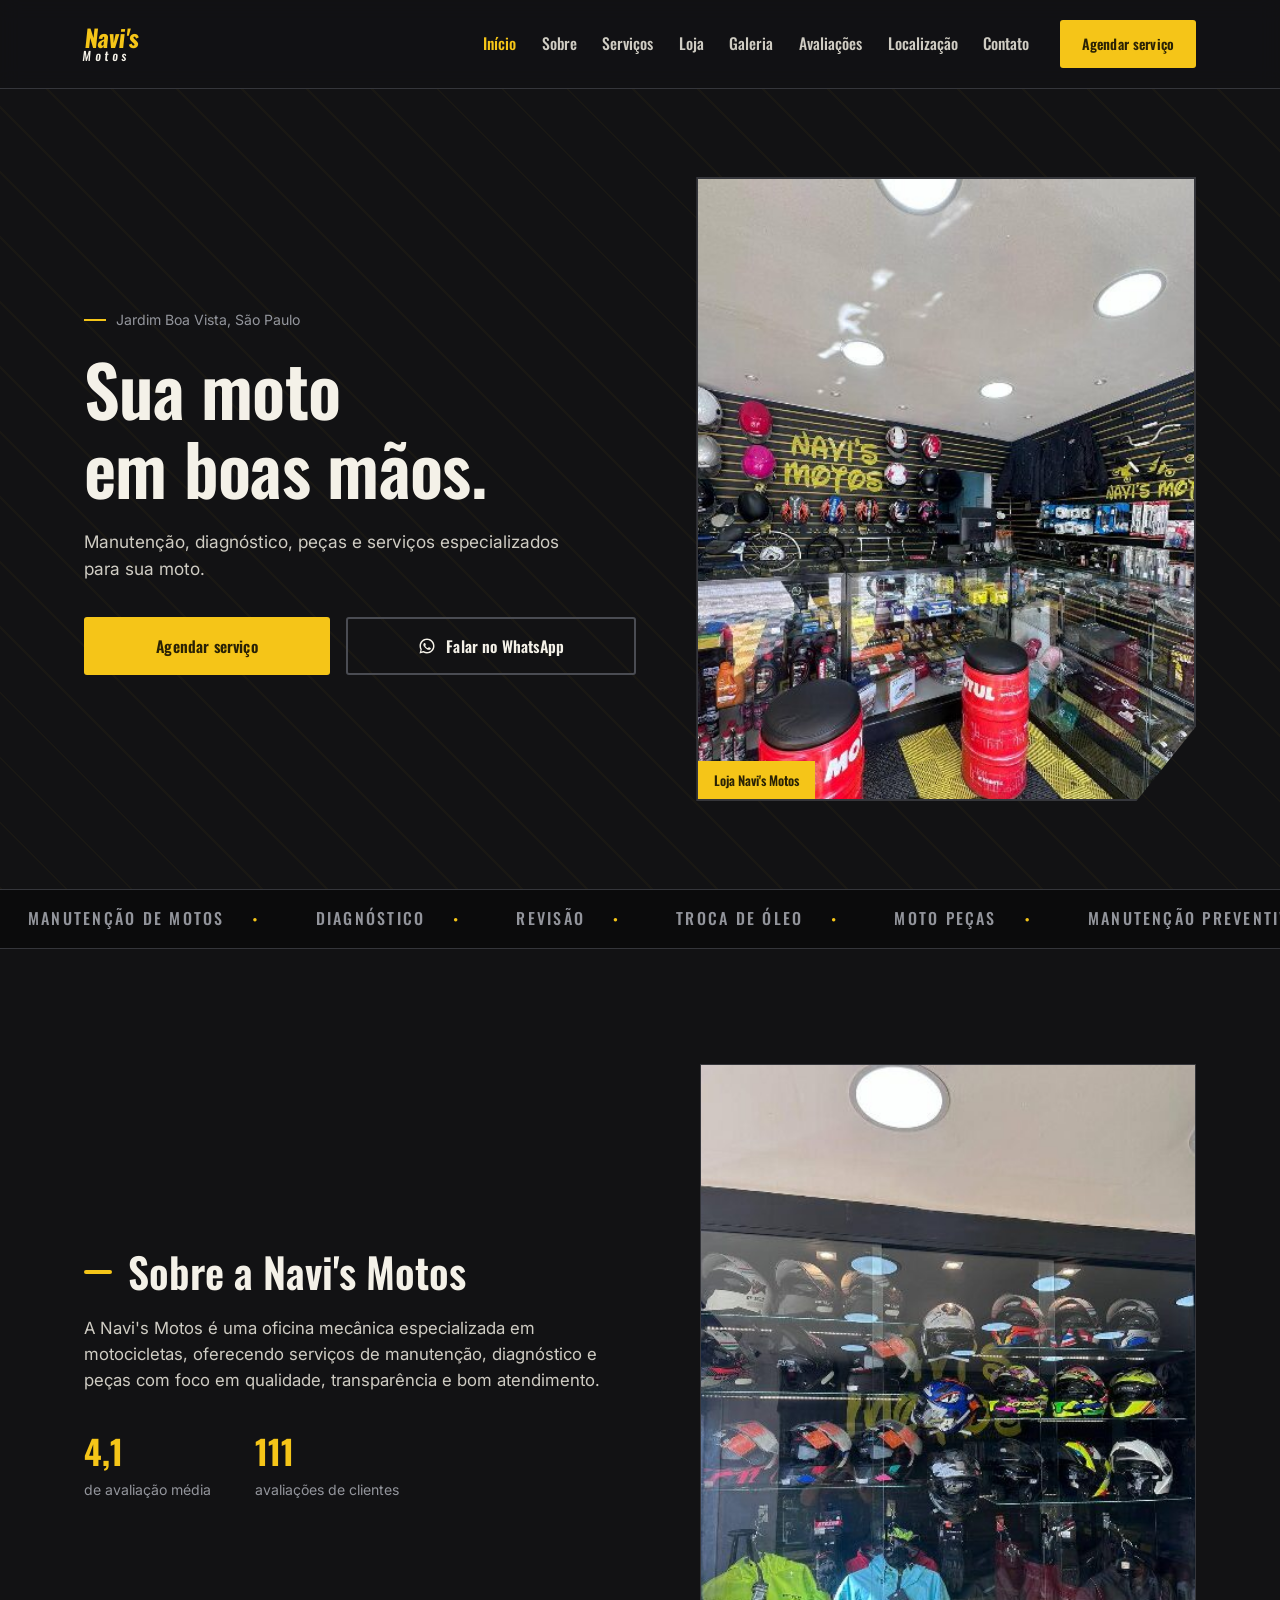
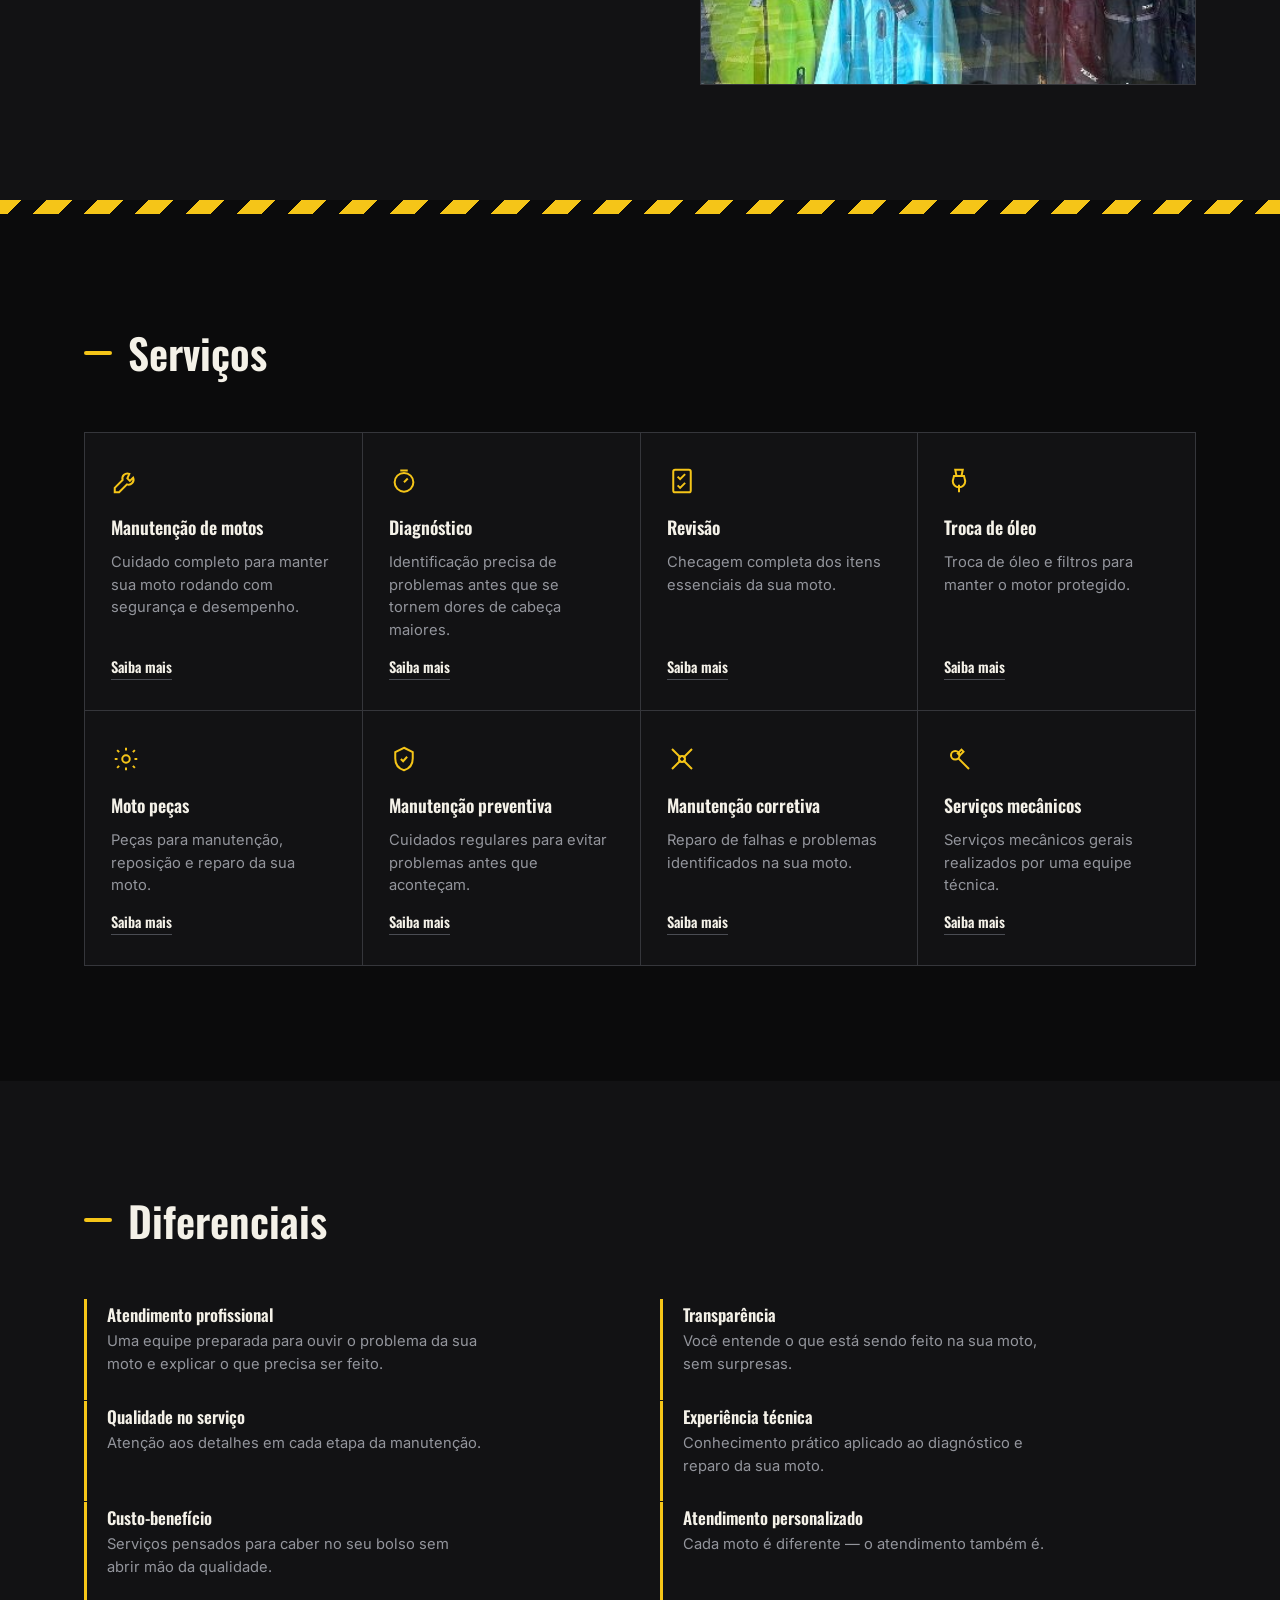
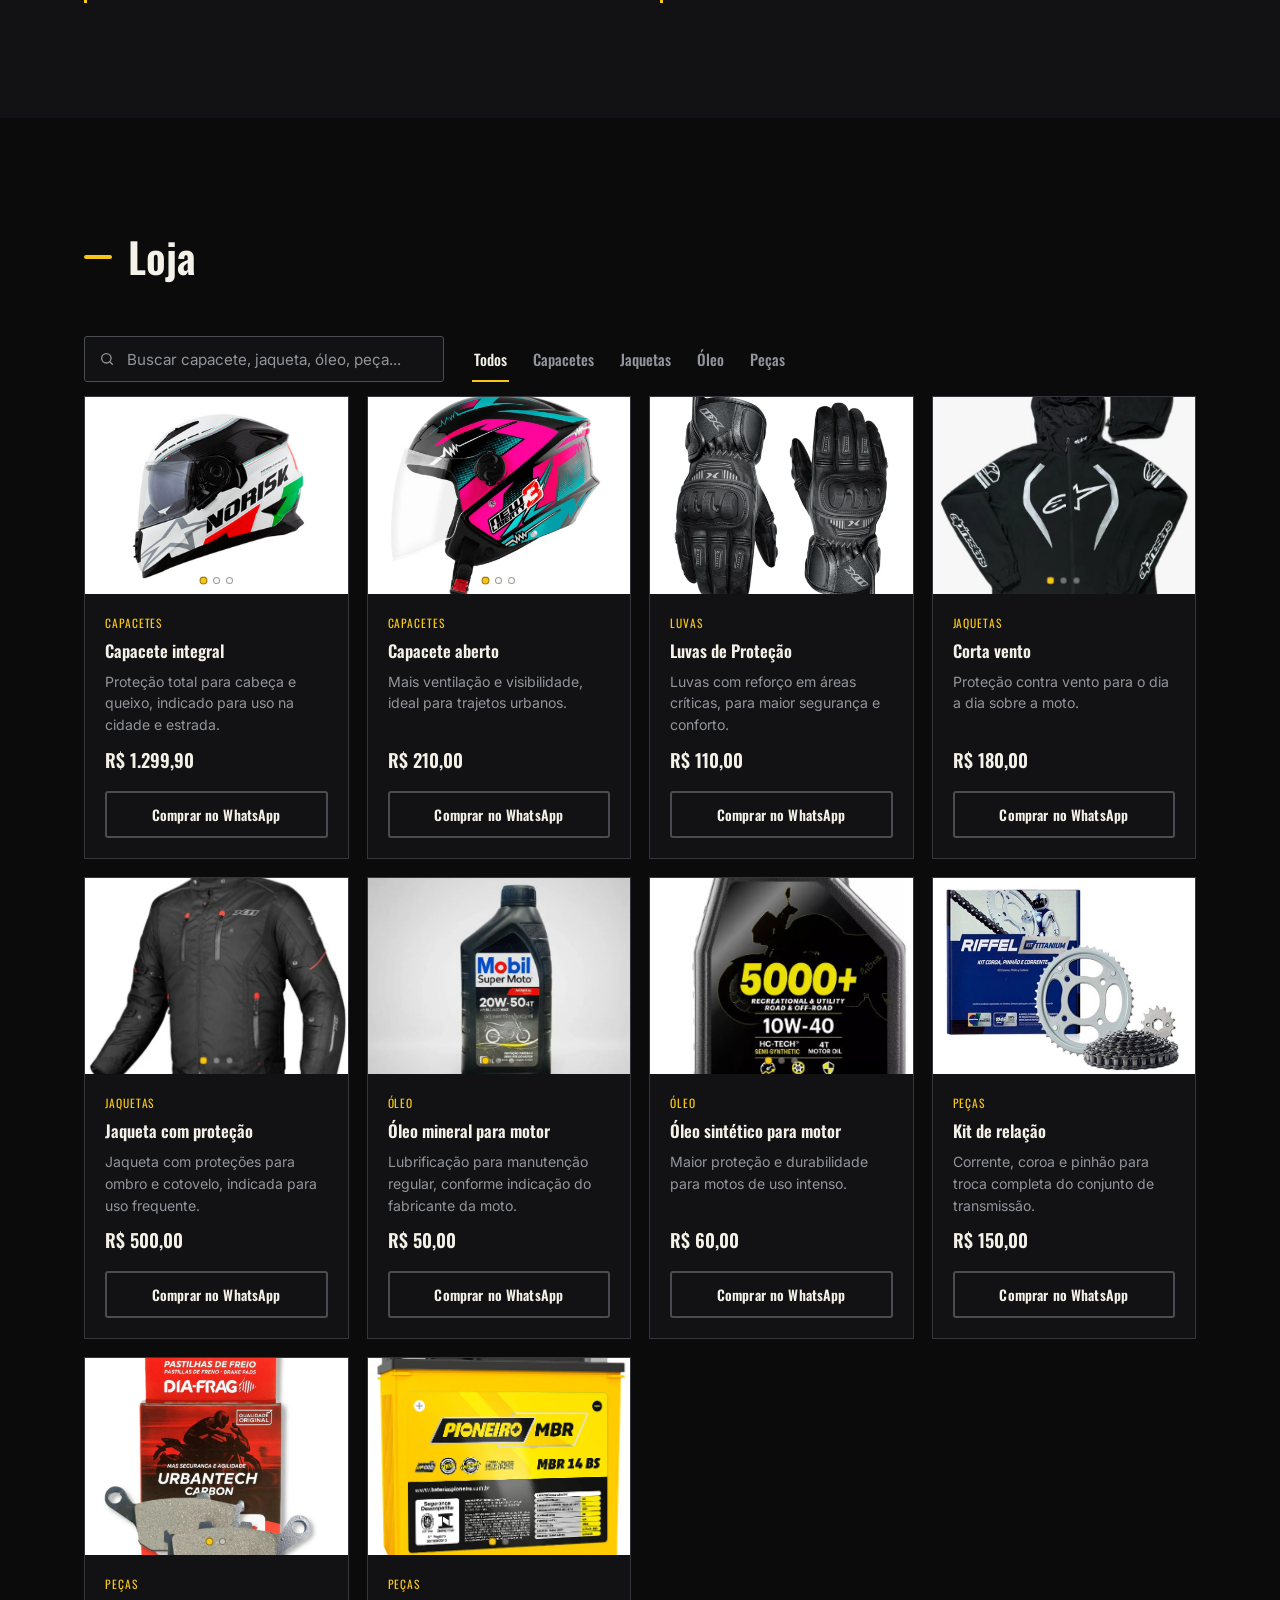
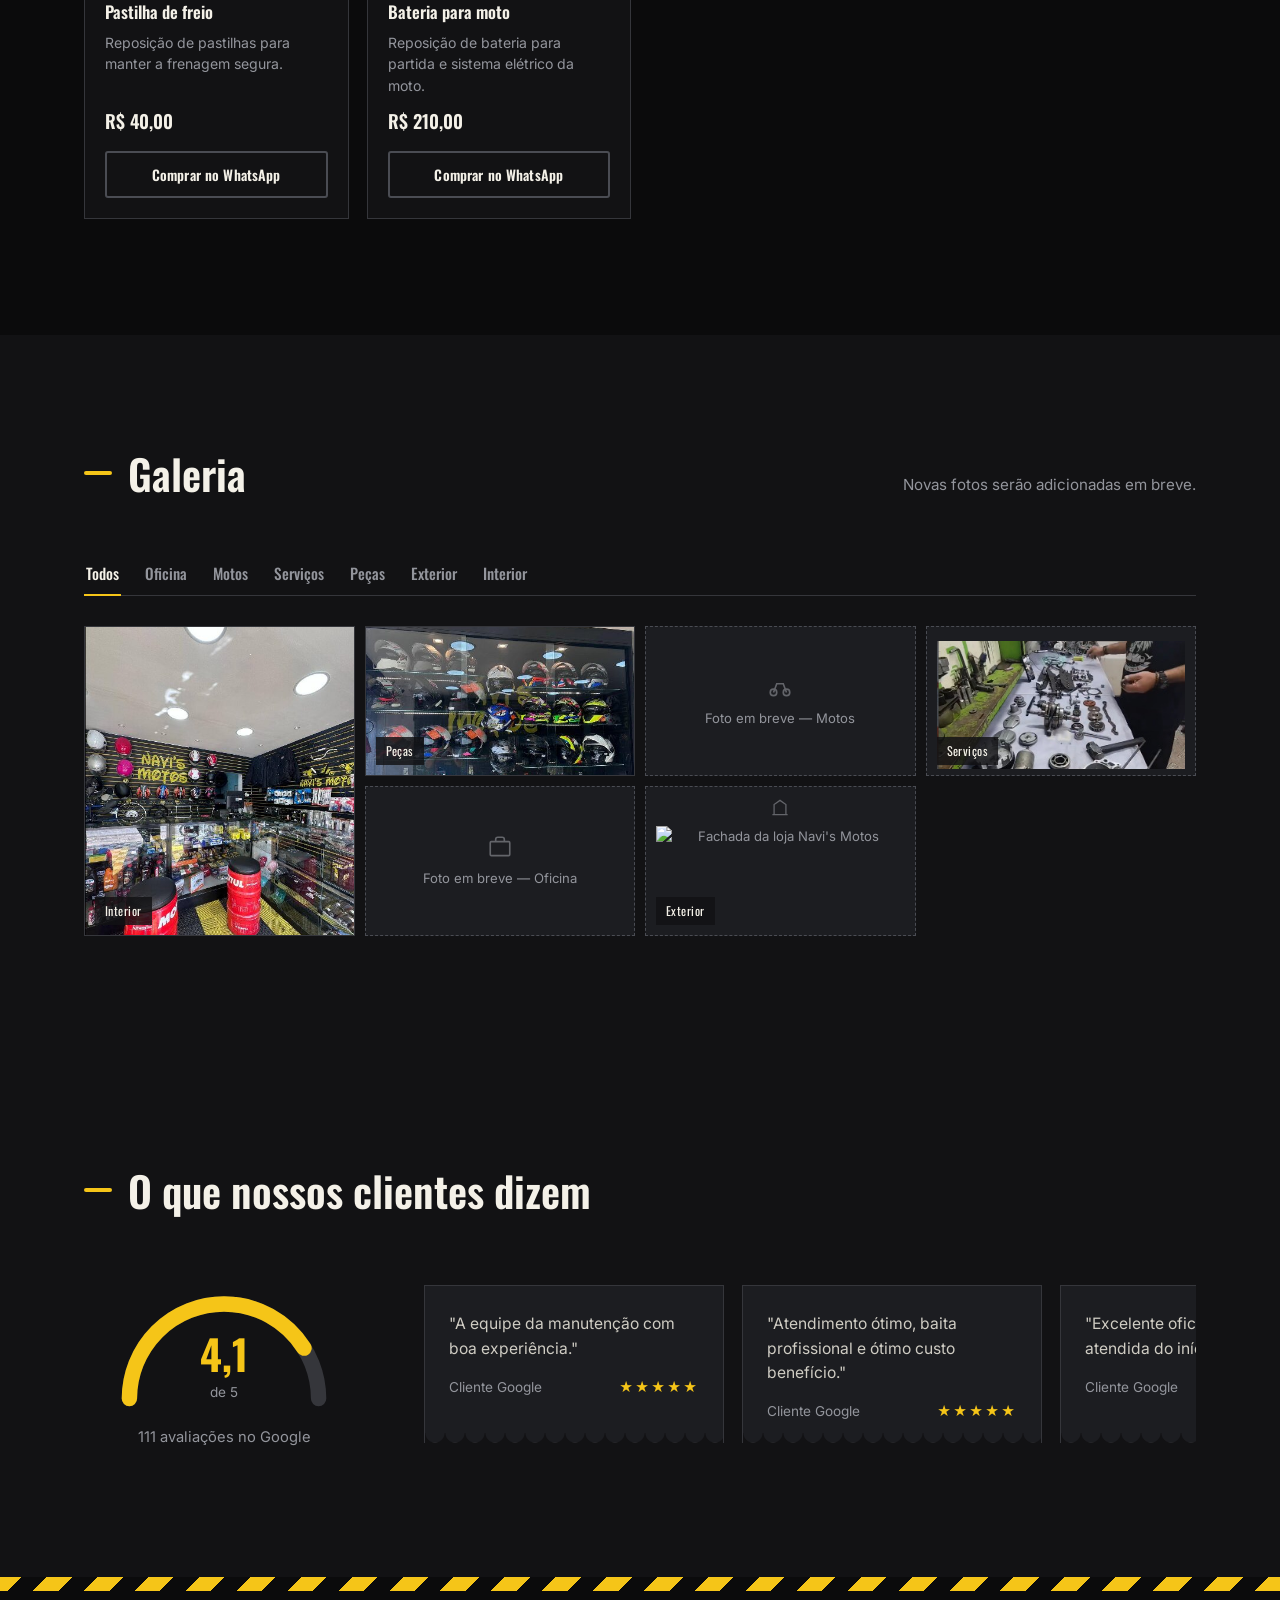
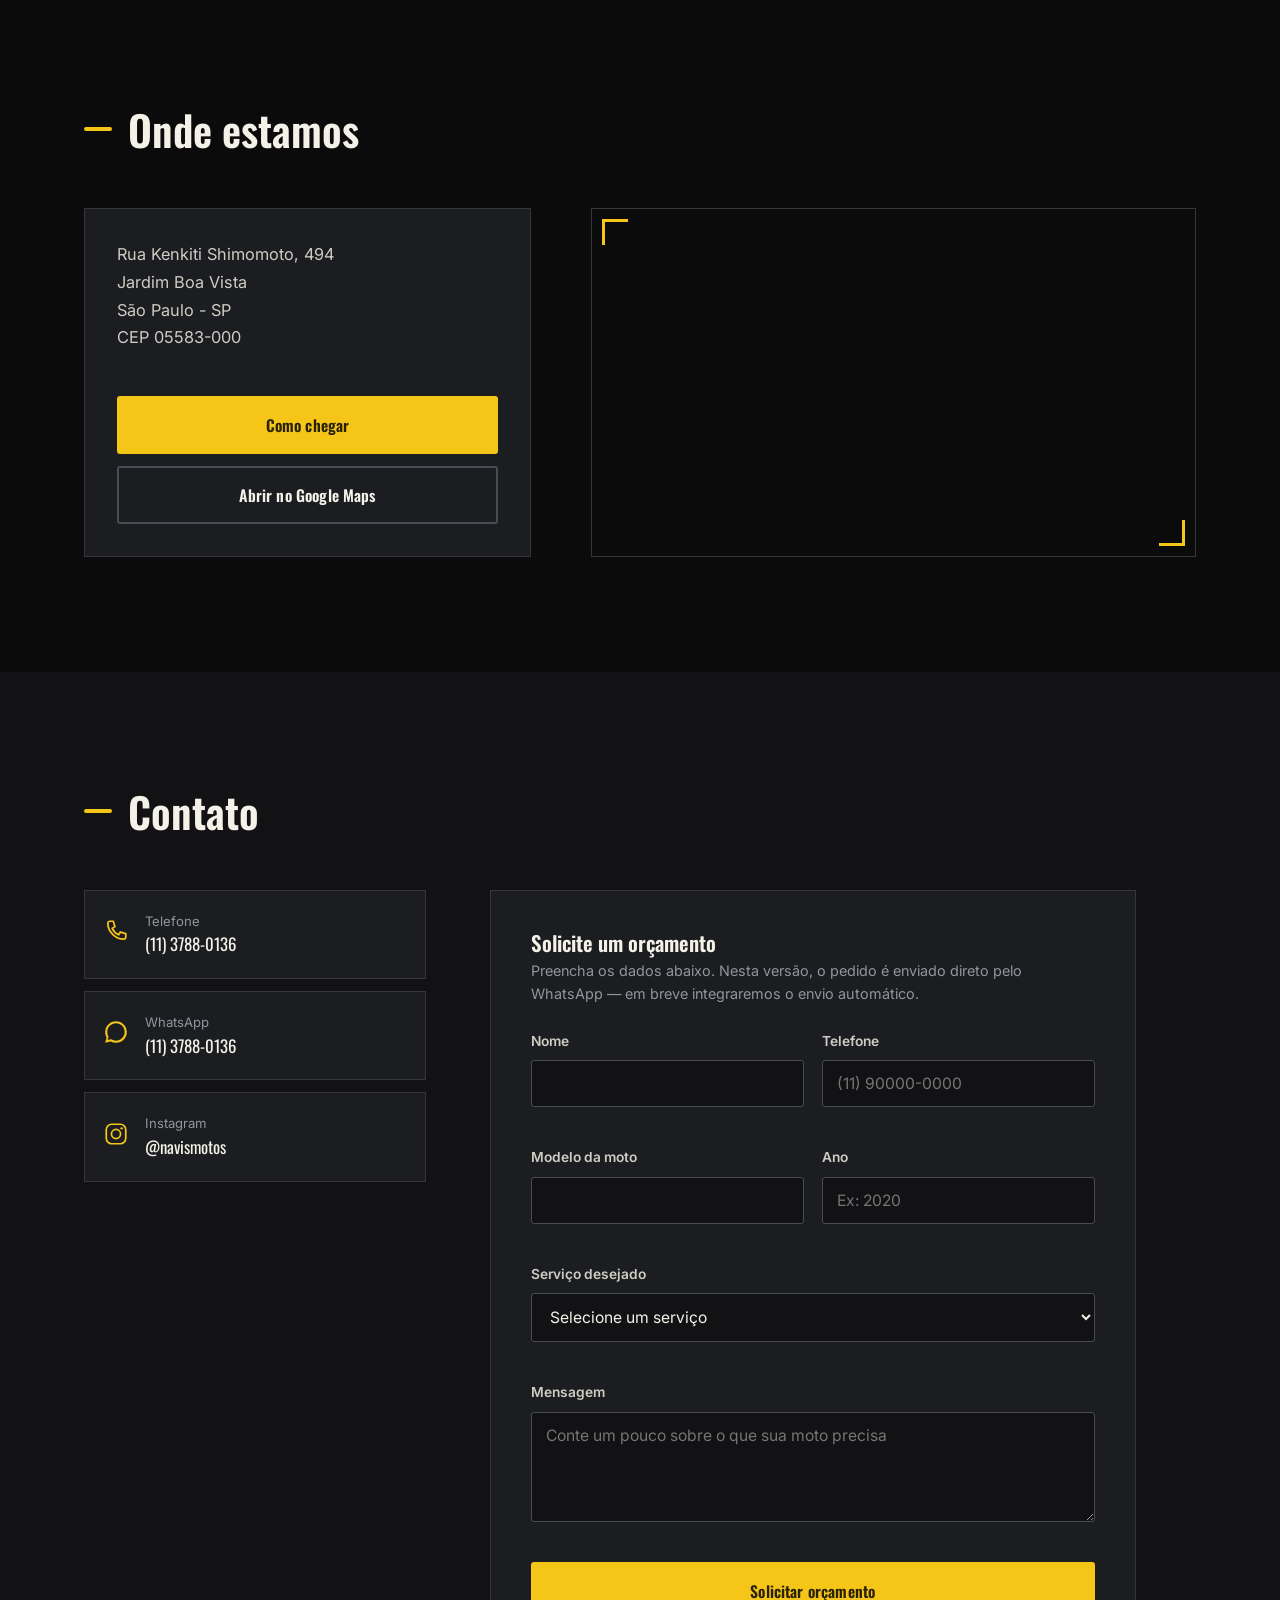
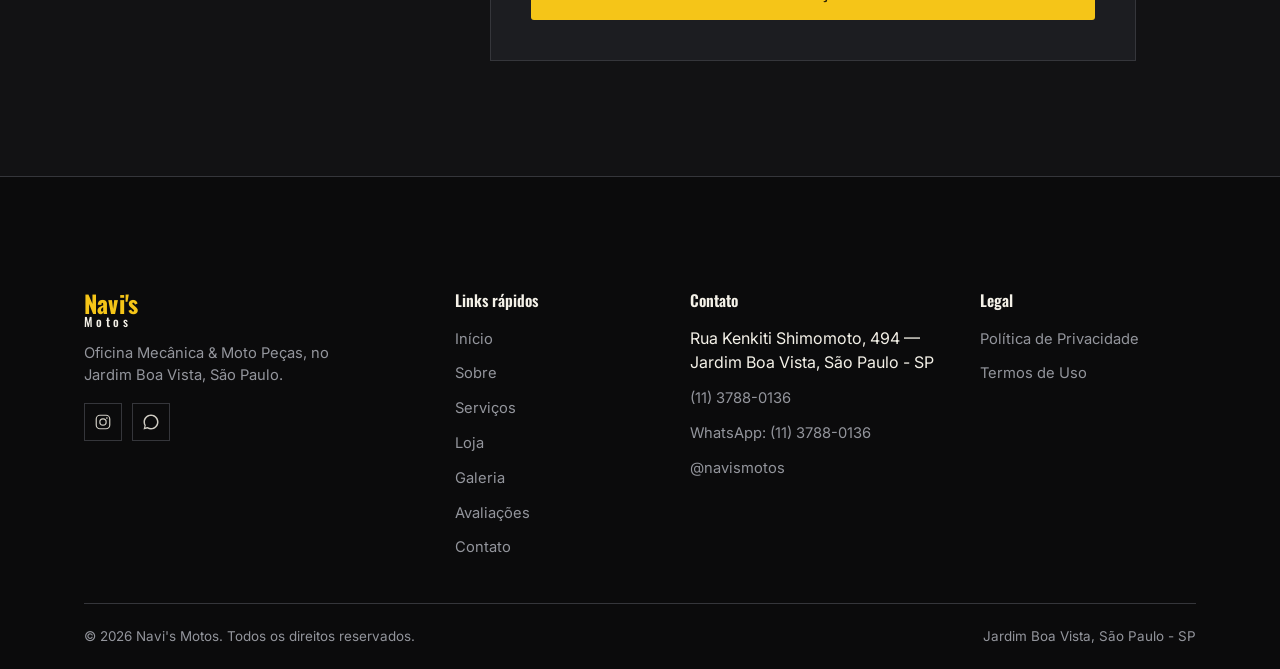
==== index.html @ 8cfd0d7f "Atualização index" ====
<!DOCTYPE html>
<html lang="pt-BR">
<head>
<meta charset="UTF-8">
<meta name="viewport" content="width=device-width, initial-scale=1.0">
<title>Navi's Motos | Oficina Mecânica de Motos em São Paulo</title>
<meta name="description" content="Navi's Motos: oficina mecânica de motos no Jardim Boa Vista, São Paulo. Manutenção, diagnóstico, revisão, troca de óleo e moto peças.">
<link rel="canonical" href="https://www.navismotos.com.br/">

<!-- Open Graph -->
<meta property="og:type" content="business.business">
<meta property="og:title" content="Navi's Motos | Oficina Mecânica de Motos em São Paulo">
<meta property="og:description" content="Manutenção, diagnóstico, revisão, troca de óleo e moto peças. Jardim Boa Vista, São Paulo - SP.">
<meta property="og:image" content="/assets/images/navis-interior.jpg">
<meta property="og:locale" content="pt_BR">
<meta property="og:url" content="https://www.navismotos.com.br/">

<link rel="icon" type="image/svg+xml" href="favicon/favicon.svg">
<link rel="stylesheet" href="css/style.css">
<link rel="stylesheet" href="css/components.css">
<link rel="stylesheet" href="css/responsive.css">

<!-- Dados estruturados Schema.org — LocalBusiness / AutoRepair -->
<script type="application/ld+json">
{
  "@context": "https://schema.org",
  "@type": "AutoRepair",
  "name": "Navi's Motos",
  "description": "Oficina Mecânica & Moto Peças",
  "image": "https://www.navismotos.com.br/assets/images/navis-interior.jpg",
  "telephone": "+551137880136",
  "address": {
    "@type": "PostalAddress",
    "streetAddress": "Rua Kenkiti Shimomoto, 494",
    "addressLocality": "São Paulo",
    "addressRegion": "SP",
    "postalCode": "05583-000",
    "addressCountry": "BR"
  },
  "aggregateRating": {
    "@type": "AggregateRating",
    "ratingValue": "4.1",
    "reviewCount": "111"
  },
  "sameAs": ["https://instagram.com/navismotos"]
}
</script>
</head>
<body>

<a href="#conteudo" class="skip-link">Pular para o conteúdo</a>

<!-- animação única de abertura (porta de garagem) -->
<div class="shutter" id="shutter" aria-hidden="true">
  <span class="shutter__mark">NAVI'S MOTOS</span>
</div>

<!-- ===================== HEADER ===================== -->
<header class="header" id="header">
  <div class="header__inner wrap">
    <a href="#topo" class="logo" aria-label="Navi's Motos, página inicial">
      <span class="logo__top">Navi's</span>
      <span class="logo__bottom">Motos</span>
    </a>

    <nav class="nav" aria-label="Navegação principal">
      <ul class="nav__list">
        <li><a class="nav__link" href="#topo">Início</a></li>
        <li><a class="nav__link" href="#sobre">Sobre</a></li>
        <li><a class="nav__link" href="#servicos">Serviços</a></li>
        <li><a class="nav__link" href="#loja">Loja</a></li>
        <li><a class="nav__link" href="#galeria">Galeria</a></li>
        <li><a class="nav__link" href="#avaliacoes">Avaliações</a></li>
        <li><a class="nav__link" href="#localizacao">Localização</a></li>
        <li><a class="nav__link" href="#contato">Contato</a></li>
      </ul>
      <a class="btn btn--primary btn--sm header__cta" href="#contato">Agendar serviço</a>
    </nav>

    <button class="hamburger" id="hamburgerBtn" aria-label="Abrir menu" aria-expanded="false" aria-controls="mobileMenu">
      <span></span><span></span><span></span>
    </button>
  </div>
</header>

<div class="mobile-menu" id="mobileMenu">
  <ul class="mobile-menu__list">
    <li><a class="mobile-menu__link" href="#topo">Início</a></li>
    <li><a class="mobile-menu__link" href="#sobre">Sobre</a></li>
    <li><a class="mobile-menu__link" href="#servicos">Serviços</a></li>
    <li><a class="mobile-menu__link" href="#galeria">Galeria</a></li>
    <li><a class="mobile-menu__link" href="#avaliacoes">Avaliações</a></li>
    <li><a class="mobile-menu__link" href="#localizacao">Localização</a></li>
    <li><a class="mobile-menu__link" href="#contato">Contato</a></li>
  </ul>
  <div class="mobile-menu__foot">
    <a class="btn btn--primary btn--block" href="#contato">Agendar serviço</a>
    <a class="btn btn--outline btn--block" id="mobileWhatsBtn" href="#" target="_blank" rel="noopener">Falar no WhatsApp</a>
  </div>
</div>

<main id="conteudo">

  <!-- ===================== HERO ===================== -->
  <section class="hero" id="topo">
    <div class="wrap hero__inner">
      <div class="hero__content">
        <p class="hero__eyebrow"><span></span> Jardim Boa Vista, São Paulo</p>
        <h1 class="hero__title">Sua moto<br>em boas mãos.</h1>
        <p class="hero__subtitle">Manutenção, diagnóstico, peças e serviços especializados para sua moto.</p>
        <div class="hero__actions">
          <a class="btn btn--primary" href="#contato">Agendar serviço</a>
          <a class="btn btn--outline" id="heroWhatsBtn" href="#" target="_blank" rel="noopener">
            <svg width="18" height="18" viewBox="0 0 24 24" fill="currentColor" aria-hidden="true"><path d="M12 2C6.48 2 2 6.48 2 12c0 1.85.5 3.58 1.36 5.07L2 22l5.08-1.33A9.94 9.94 0 0 0 12 22c5.52 0 10-4.48 10-10S17.52 2 12 2zm0 18c-1.6 0-3.09-.44-4.36-1.2l-.31-.18-3.02.79.8-2.94-.2-.32A7.94 7.94 0 0 1 4 12c0-4.41 3.59-8 8-8s8 3.59 8 8-3.59 8-8 8zm4.4-5.6c-.24-.12-1.42-.7-1.64-.78-.22-.08-.38-.12-.54.12-.16.24-.62.78-.76.94-.14.16-.28.18-.52.06-.24-.12-1.01-.37-1.92-1.18-.71-.63-1.19-1.42-1.33-1.66-.14-.24-.01-.37.11-.49.11-.11.24-.28.36-.42.12-.14.16-.24.24-.4.08-.16.04-.3-.02-.42-.06-.12-.54-1.3-.74-1.78-.19-.46-.39-.4-.54-.41-.14-.01-.3-.01-.46-.01a.9.9 0 0 0-.65.3c-.22.24-.86.84-.86 2.04 0 1.2.88 2.36 1 2.52.12.16 1.73 2.64 4.2 3.7.59.25 1.05.4 1.41.51.59.19 1.13.16 1.56.1.48-.07 1.42-.58 1.62-1.14.2-.56.2-1.04.14-1.14-.06-.1-.22-.16-.46-.28z"/></svg>
            Falar no WhatsApp
          </a>
        </div>
      </div>

      <div class="hero__figure">
        <div class="hero__frame-mark" aria-hidden="true"></div>
        <div class="hero__photo-frame">
          <img src="assets/images/navis-interior.jpg" alt="Interior da loja Navi's Motos, com prateleiras de peças, capacetes e balcão de atendimento" width="900" height="1050" loading="eager">
          <span class="hero__photo-tag">Loja Navi's Motos</span>
        </div>
      </div>
    </div>
  </section>

  <!-- ===================== TICKER ===================== -->
  <div class="ticker" role="presentation" aria-hidden="true">
    <div class="ticker__track" id="tickerTrack">
      <span class="ticker__item">Manutenção de motos</span>
      <span class="ticker__item">Diagnóstico</span>
      <span class="ticker__item">Revisão</span>
      <span class="ticker__item">Troca de óleo</span>
      <span class="ticker__item">Moto peças</span>
      <span class="ticker__item">Manutenção preventiva</span>
      <span class="ticker__item">Manutenção corretiva</span>
      <span class="ticker__item">Serviços mecânicos</span>
    </div>
  </div>

  <!-- ===================== SOBRE ===================== -->
  <section class="section" id="sobre">
    <div class="wrap about__grid">
      <div class="about__text">
        <div class="section-head" style="margin-bottom:20px;">
          <h2 class="section-head__title">Sobre a Navi's Motos</h2>
        </div>
        <p>A Navi's Motos é uma oficina mecânica especializada em motocicletas, oferecendo serviços de manutenção, diagnóstico e peças com foco em qualidade, transparência e bom atendimento.</p>

        <div class="about__stats">
          <div>
            <div class="stat__value">4,1</div>
            <div class="stat__label">de avaliação média</div>
          </div>
          <div>
            <div class="stat__value">111</div>
            <div class="stat__label">avaliações de clientes</div>
          </div>
        </div>
      </div>

      <div class="about__photo">
        <img src="assets/images/navis-vitrine.jpg" alt="Vitrine da Navi's Motos com capacetes e jaquetas em exposição" width="900" height="1050" loading="lazy">
      </div>
    </div>
  </section>

  <div class="stripe-divider" role="presentation" aria-hidden="true"></div>

  <!-- ===================== SERVIÇOS ===================== -->
  <section class="section section--alt" id="servicos">
    <div class="wrap">
      <div class="section-head">
        <h2 class="section-head__title">Serviços</h2>
        <!--<p class="section-head__note">Toque em "Saiba mais" para falar direto com a equipe sobre o serviço que sua moto precisa.</p> -->
      </div>

      <div class="services-grid" id="servicesGrid">
        <!-- os 8 cards são inseridos aqui, conteúdo replicado em texto puro abaixo para SEO/no-JS -->
        <article class="service-card">
          <div class="service-card__icon" aria-hidden="true">
            <svg width="30" height="30" viewBox="0 0 24 24" fill="none" stroke="currentColor" stroke-width="1.6"><path d="M14.7 6.3a4 4 0 0 0-5.4 4.9L3 17.5V21h3.5l6.3-6.3a4 4 0 0 0 4.9-5.4l-2.6 2.6-2-2z"/></svg>
          </div>
          <h3 class="service-card__title">Manutenção de motos</h3>
          <p class="service-card__desc">Cuidado completo para manter sua moto rodando com segurança e desempenho.</p>
          <button class="service-card__link" data-service="Manutenção de motos">Saiba mais</button>
        </article>

        <article class="service-card">
          <div class="service-card__icon" aria-hidden="true">
            <svg width="30" height="30" viewBox="0 0 24 24" fill="none" stroke="currentColor" stroke-width="1.6"><circle cx="12" cy="13" r="7.5"/><path d="M12 13l3-3M9 3.5h6"/></svg>
          </div>
          <h3 class="service-card__title">Diagnóstico</h3>
          <p class="service-card__desc">Identificação precisa de problemas antes que se tornem dores de cabeça maiores.</p>
          <button class="service-card__link" data-service="Diagnóstico">Saiba mais</button>
        </article>

        <article class="service-card">
          <div class="service-card__icon" aria-hidden="true">
            <svg width="30" height="30" viewBox="0 0 24 24" fill="none" stroke="currentColor" stroke-width="1.6"><rect x="5" y="3" width="14" height="18" rx="1.5"/><path d="M8.5 8.5l2 2 4-4M8.5 15.5l2 2 4-4"/></svg>
          </div>
          <h3 class="service-card__title">Revisão</h3>
          <p class="service-card__desc">Checagem completa dos itens essenciais da sua moto.</p>
          <button class="service-card__link" data-service="Revisão">Saiba mais</button>
        </article>

        <article class="service-card">
          <div class="service-card__icon" aria-hidden="true">
            <svg width="30" height="30" viewBox="0 0 24 24" fill="none" stroke="currentColor" stroke-width="1.6"><path d="M9 3h6l-1 5h-4z"/><path d="M8 8h8l1 4a5 5 0 0 1-10 0z"/><path d="M12 15v6"/></svg>
          </div>
          <h3 class="service-card__title">Troca de óleo</h3>
          <p class="service-card__desc">Troca de óleo e filtros para manter o motor protegido.</p>
          <button class="service-card__link" data-service="Troca de óleo">Saiba mais</button>
        </article>

        <article class="service-card">
          <div class="service-card__icon" aria-hidden="true">
            <svg width="30" height="30" viewBox="0 0 24 24" fill="none" stroke="currentColor" stroke-width="1.6"><circle cx="12" cy="12" r="3"/><path d="M12 3v2.2M12 18.8V21M4.9 4.9l1.6 1.6M17.5 17.5l1.6 1.6M3 12h2.2M18.8 12H21M4.9 19.1l1.6-1.6M17.5 6.5l1.6-1.6"/></svg>
          </div>
          <h3 class="service-card__title">Moto peças</h3>
          <p class="service-card__desc">Peças para manutenção, reposição e reparo da sua moto.</p>
          <button class="service-card__link" data-service="Moto peças">Saiba mais</button>
        </article>

        <article class="service-card">
          <div class="service-card__icon" aria-hidden="true">
            <svg width="30" height="30" viewBox="0 0 24 24" fill="none" stroke="currentColor" stroke-width="1.6"><path d="M12 3l7 3.5v5c0 5-3 8.2-7 9.5-4-1.3-7-4.5-7-9.5v-5z"/><path d="M9.5 12l1.8 1.8 3.2-3.6"/></svg>
          </div>
          <h3 class="service-card__title">Manutenção preventiva</h3>
          <p class="service-card__desc">Cuidados regulares para evitar problemas antes que aconteçam.</p>
          <button class="service-card__link" data-service="Manutenção preventiva">Saiba mais</button>
        </article>

        <article class="service-card">
          <div class="service-card__icon" aria-hidden="true">
            <svg width="30" height="30" viewBox="0 0 24 24" fill="none" stroke="currentColor" stroke-width="1.6"><path d="M4 4l7 7M20 4l-7 7M4 20l7-7M20 20l-7-7"/><circle cx="12" cy="12" r="2.4"/></svg>
          </div>
          <h3 class="service-card__title">Manutenção corretiva</h3>
          <p class="service-card__desc">Reparo de falhas e problemas identificados na sua moto.</p>
          <button class="service-card__link" data-service="Manutenção corretiva">Saiba mais</button>
        </article>

        <article class="service-card">
          <div class="service-card__icon" aria-hidden="true">
            <svg width="30" height="30" viewBox="0 0 24 24" fill="none" stroke="currentColor" stroke-width="1.6"><circle cx="9" cy="9" r="3.4"/><path d="M11.5 11.5L20 20M14 4.5l1.6 1.6-3 3-1.6-1.6z"/></svg>
          </div>
          <h3 class="service-card__title">Serviços mecânicos</h3>
          <p class="service-card__desc">Serviços mecânicos gerais realizados por uma equipe técnica.</p>
          <button class="service-card__link" data-service="Serviços mecânicos">Saiba mais</button>
        </article>
      </div>
    </div>
  </section>

  <!-- ===================== DIFERENCIAIS ===================== -->
  <section class="section">
    <div class="wrap">
      <div class="section-head">
        <h2 class="section-head__title">Diferenciais</h2>
      </div>
      <div class="diff-grid">
        <div class="diff-item">
          <h3 class="diff-item__title">Atendimento profissional</h3>
          <p class="diff-item__desc">Uma equipe preparada para ouvir o problema da sua moto e explicar o que precisa ser feito.</p>
        </div>
        <div class="diff-item">
          <h3 class="diff-item__title">Transparência</h3>
          <p class="diff-item__desc">Você entende o que está sendo feito na sua moto, sem surpresas.</p>
        </div>
        <div class="diff-item">
          <h3 class="diff-item__title">Qualidade no serviço</h3>
          <p class="diff-item__desc">Atenção aos detalhes em cada etapa da manutenção.</p>
        </div>
        <div class="diff-item">
          <h3 class="diff-item__title">Experiência técnica</h3>
          <p class="diff-item__desc">Conhecimento prático aplicado ao diagnóstico e reparo da sua moto.</p>
        </div>
        <div class="diff-item">
          <h3 class="diff-item__title">Custo-benefício</h3>
          <p class="diff-item__desc">Serviços pensados para caber no seu bolso sem abrir mão da qualidade.</p>
        </div>
        <div class="diff-item">
          <h3 class="diff-item__title">Atendimento personalizado</h3>
          <p class="diff-item__desc">Cada moto é diferente — o atendimento também é.</p>
        </div>
      </div>
    </div>
  </section>

  <!-- ===================== LOJA ===================== -->
  <section class="section section--alt" id="loja">
    <div class="wrap">
      <div class="section-head">
        <h2 class="section-head__title">Loja</h2>
        <!--<p class="section-head__note">Capacetes, jaquetas, óleo e peças. Consulte disponibilidade e preço direto com a equipe.</p>-->
      </div> 

      <div class="store-toolbar">
        <div class="store-search">
          <svg width="16" height="16" viewBox="0 0 24 24" fill="none" aria-hidden="true"><circle cx="11" cy="11" r="7" stroke="currentColor" stroke-width="2"/><path d="M20 20l-3.5-3.5" stroke="currentColor" stroke-width="2" stroke-linecap="round"/></svg>
          <input type="text" id="storeSearch" placeholder="Buscar capacete, jaqueta, óleo, peça...">
        </div>
        <div class="gallery-filters store-filters" role="tablist" aria-label="Filtrar produtos por categoria">
          <button class="gallery-filter is-active" data-store-filter="todos">Todos</button>
          <button class="gallery-filter" data-store-filter="capacetes">Capacetes</button>
          <button class="gallery-filter" data-store-filter="jaquetas">Jaquetas</button>
          <button class="gallery-filter" data-store-filter="oleo">Óleo</button>
          <button class="gallery-filter" data-store-filter="pecas">Peças</button>
        </div>
      </div>

      <!-- Produtos, fotos (2 por item) e preços ficam em js/store.js — veja GUIA-LOJA.txt.
           Os cards são inseridos aqui automaticamente pela lista STORE_PRODUTOS. -->
      <div class="store-grid" id="storeGrid"></div>

      <p class="store-empty" id="storeEmpty" hidden>Nenhum produto encontrado para essa busca.</p>
    </div>
  </section>

  <!-- ===================== GALERIA ===================== -->
  <section class="section" id="galeria">
    <div class="wrap">
      <div class="section-head">
        <h2 class="section-head__title">Galeria</h2>
        <p class="section-head__note">Novas fotos serão adicionadas em breve.</p>
      </div>

      <div class="gallery-filters" role="tablist" aria-label="Filtrar galeria por categoria">
        <button class="gallery-filter is-active" data-filter="todos">Todos</button>
        <button class="gallery-filter" data-filter="oficina">Oficina</button>
        <button class="gallery-filter" data-filter="motos">Motos</button>
        <button class="gallery-filter" data-filter="servicos">Serviços</button>
        <button class="gallery-filter" data-filter="pecas">Peças</button>
        <button class="gallery-filter" data-filter="exterior">Exterior</button>
        <button class="gallery-filter" data-filter="interior">Interior</button>
      </div>

      <div class="gallery-grid" id="galleryGrid">
        <div class="gallery-item gallery-item--tall" data-cat="interior oficina" tabindex="0" role="button" aria-label="Ampliar foto: interior da loja">
          <img src="assets/images/navis-interior.jpg" alt="Interior da loja Navi's Motos com prateleiras de peças e balcão" loading="lazy">
          <span class="gallery-item__tag">Interior</span>
        </div>
        <div class="gallery-item" data-cat="exterior pecas" tabindex="0" role="button" aria-label="Ampliar foto: vitrine de capacetes">
          <img src="assets/images/navis-vitrine.jpg" alt="Vitrine externa com capacetes e jaquetas" loading="lazy">
          <span class="gallery-item__tag">Peças</span>
        </div>
        <div class="gallery-item gallery-item--empty" data-cat="motos">
          <svg width="26" height="26" viewBox="0 0 24 24" fill="none" stroke="currentColor" stroke-width="1.5"><circle cx="6" cy="17" r="3"/><circle cx="18" cy="17" r="3"/><path d="M6 17l3-8h6l3 8M9 9h4"/></svg>
          <span>Foto em breve — Motos</span>
        </div>
        <div class="gallery-item gallery-item--empty" data-cat="servicos">
          <svg width="26" height="26" viewBox="0 0 24 24" fill="none" stroke="currentColor" stroke-width="1.5"><path d="M14.7 6.3a4 4 0 0 0-5.4 4.9L3 17.5V21h3.5l6.3-6.3a4 4 0 0 0 4.9-5.4l-2.6 2.6-2-2z"/></svg>
          <img src="assets/images/navis-servicos.jpg" alt="Serviços de manutenção de motos" loading="lazy">
          <span class="gallery-item__tag">Serviços</span>
        </div>
        <div class="gallery-item gallery-item--empty" data-cat="oficina">
          <svg width="26" height="26" viewBox="0 0 24 24" fill="none" stroke="currentColor" stroke-width="1.5"><rect x="3" y="7" width="18" height="13" rx="1"/><path d="M8 7V5a2 2 0 0 1 2-2h4a2 2 0 0 1 2 2v2"/></svg>
          <span>Foto em breve — Oficina</span>
        </div>
        <div class="gallery-item gallery-item--empty" data-cat="exterior">
          <svg width="26" height="26" viewBox="0 0 24 24" fill="none" stroke="currentColor" stroke-width="1.5"><path d="M3 21h18M5 21V9l7-5 7 5v12"/></svg>
          <img src="assets/images/navis-exterior.jpg" alt="Fachada da loja Navi's Motos" loading="lazy">
          <span class="gallery-item__tag">Exterior</span>
        </div>
      </div>
    </div>
  </section>

  <!-- Lightbox -->
  <div class="lightbox" id="lightbox" role="dialog" aria-modal="true" aria-label="Imagem ampliada">
    <button class="lightbox__close" id="lightboxClose" aria-label="Fechar imagem ampliada">&times;</button>
    <button class="lightbox__arrow lightbox__arrow--prev" id="lightboxPrev" aria-label="Foto anterior">
      <svg width="20" height="20" viewBox="0 0 24 24" fill="none" stroke="currentColor" stroke-width="2.2"><path d="M15 18l-6-6 6-6"/></svg>
    </button>
    <img class="lightbox__img" id="lightboxImg" src="" alt="">
    <div class="lightbox__fallback" id="lightboxFallback" hidden>Foto ainda não disponível</div>
    <button class="lightbox__arrow lightbox__arrow--next" id="lightboxNext" aria-label="Próxima foto">
      <svg width="20" height="20" viewBox="0 0 24 24" fill="none" stroke="currentColor" stroke-width="2.2"><path d="M9 6l6 6-6 6"/></svg>
    </button>
    <div class="lightbox__count" id="lightboxCount"></div>
  </div>

  <!-- ===================== AVALIAÇÕES ===================== -->
  <section class="section" id="avaliacoes">
    <div class="wrap">
      <div class="section-head">
        <h2 class="section-head__title">O que nossos clientes dizem</h2>
      </div>

      <div class="reviews__layout">
        <div>
          <div class="gauge">
            <svg viewBox="0 0 200 120" width="220" aria-hidden="true">
              <path d="M14 106 A86 86 0 0 1 186 106" fill="none" stroke="#35363b" stroke-width="14" stroke-linecap="round"/>
              <path id="gaugeFill" d="M14 106 A86 86 0 0 1 186 106" fill="none" stroke="#f5c518" stroke-width="14" stroke-linecap="round"
                    stroke-dasharray="270" stroke-dashoffset="270"/>
            </svg>
            <div class="gauge__value">
              <span class="gauge__number">4,1</span>
              <span class="gauge__of">de 5</span>
            </div>
          </div>
          <p class="gauge__count">111 avaliações no Google</p>
        </div>

        <div class="reviews__scroller">
          <article class="review-ticket">
            <p class="review-ticket__quote">"A equipe da manutenção com boa experiência."</p>
            <div class="review-ticket__foot">
              <span class="review-ticket__author">Cliente Google</span>
              <span class="review-ticket__stars" aria-label="Avaliação 5 de 5">★★★★★</span>
            </div>
          </article>
          <article class="review-ticket">
            <p class="review-ticket__quote">"Atendimento ótimo, baita profissional e ótimo custo benefício."</p>
            <div class="review-ticket__foot">
              <span class="review-ticket__author">Cliente Google</span>
              <span class="review-ticket__stars" aria-label="Avaliação 5 de 5">★★★★★</span>
            </div>
          </article>
          <article class="review-ticket">
            <p class="review-ticket__quote">"Excelente oficina! Fui muito bem atendida do início ao fim."</p>
            <div class="review-ticket__foot">
              <span class="review-ticket__author">Cliente Google</span>
              <span class="review-ticket__stars" aria-label="Avaliação 5 de 5">★★★★★</span>
            </div>
          </article>
          <article class="review-ticket">
            <p class="review-ticket__quote">"Equipe atenciosa, transparente e demonstra bastante conhecimento técnico."</p>
            <div class="review-ticket__foot">
              <span class="review-ticket__author">Cliente Google</span>
              <span class="review-ticket__stars" aria-label="Avaliação 5 de 5">★★★★★</span>
            </div>
          </article>
        </div>
      </div>
    </div>
  </section>

  <div class="stripe-divider" role="presentation" aria-hidden="true"></div>

  <!-- ===================== LOCALIZAÇÃO ===================== -->
  <section class="section section--alt" id="localizacao">
    <div class="wrap">
      <div class="section-head">
        <h2 class="section-head__title">Onde estamos</h2>
      </div>

      <div class="location__grid">
        <div class="location__card">
          <address class="location__address" style="font-style:normal;">
            Rua Kenkiti Shimomoto, 494<br>
            Jardim Boa Vista<br>
            São Paulo - SP<br>
            CEP 05583-000
          </address>
          <div class="location__actions">
            <a class="btn btn--primary btn--block" id="dirBtn" href="#" target="_blank" rel="noopener">Como chegar</a>
            <a class="btn btn--outline btn--block" id="mapsBtn" href="#" target="_blank" rel="noopener">Abrir no Google Maps</a>
          </div>
        </div>

        <div class="map-frame">
          <span class="map-corner map-corner--tl" aria-hidden="true"></span>
          <span class="map-corner map-corner--br" aria-hidden="true"></span>
          <iframe title="Mapa de localização da Navi's Motos" id="mapEmbed" src="" loading="lazy" referrerpolicy="no-referrer-when-downgrade"></iframe>
        </div>
      </div>
    </div>
  </section>

  <!-- ===================== CONTATO + FORMULÁRIO ===================== -->
  <section class="section" id="contato">
    <div class="wrap">
      <div class="section-head">
        <h2 class="section-head__title">Contato</h2>
      </div>

      <div class="contact__grid">
        <div>
          <a class="contact-tile" id="phoneTile" href="tel:+551137880136">
            <span class="contact-tile__icon" aria-hidden="true">
              <svg width="26" height="26" viewBox="0 0 24 24" fill="none" stroke="currentColor" stroke-width="1.6"><path d="M6.5 3h3l1.5 5-2.5 1.5a12 12 0 0 0 6 6L16 13l5 1.5v3a2 2 0 0 1-2 2C11.5 19.5 4.5 12.5 4.5 5a2 2 0 0 1 2-2z"/></svg>
            </span>
            <span>
              <span class="contact-tile__label" style="display:block;">Telefone</span>
              <span class="contact-tile__value">(11) 3788-0136</span>
            </span>
          </a>

          <a class="contact-tile" id="whatsTile" href="#" target="_blank" rel="noopener">
            <span class="contact-tile__icon" aria-hidden="true">
              <svg width="26" height="26" viewBox="0 0 24 24" fill="currentColor"><path d="M12 2C6.48 2 2 6.48 2 12c0 1.85.5 3.58 1.36 5.07L2 22l5.08-1.33A9.94 9.94 0 0 0 12 22c5.52 0 10-4.48 10-10S17.52 2 12 2zm0 18c-1.6 0-3.09-.44-4.36-1.2l-.31-.18-3.02.79.8-2.94-.2-.32A7.94 7.94 0 0 1 4 12c0-4.41 3.59-8 8-8s8 3.59 8 8-3.59 8-8 8z"/></svg>
            </span>
            <span>
              <span class="contact-tile__label" style="display:block;">WhatsApp</span>
              <span class="contact-tile__value">(11) 3788-0136</span>
            </span>
          </a>

          <a class="contact-tile" href="https://instagram.com/navismotos" target="_blank" rel="noopener">
            <span class="contact-tile__icon" aria-hidden="true">
              <svg width="26" height="26" viewBox="0 0 24 24" fill="none" stroke="currentColor" stroke-width="1.6"><rect x="3" y="3" width="18" height="18" rx="5"/><circle cx="12" cy="12" r="4.2"/><circle cx="17.2" cy="6.8" r="1.1" fill="currentColor" stroke="none"/></svg>
            </span>
            <span>
              <span class="contact-tile__label" style="display:block;">Instagram</span>
              <span class="contact-tile__value">@navismotos</span>
            </span>
          </a>
        </div>

        <form class="order-form" id="orderForm" novalidate>
          <h3 class="order-form__title">Solicite um orçamento</h3>
          <p class="order-form__note">Preencha os dados abaixo. Nesta versão, o pedido é enviado direto pelo WhatsApp — em breve integraremos o envio automático.</p>

          <div class="form-row">
            <div class="form-field">
              <label for="fName">Nome</label>
              <input type="text" id="fName" name="nome" required autocomplete="name">
              <span class="form-field__error"></span>
            </div>
            <div class="form-field">
              <label for="fPhone">Telefone</label>
              <input type="tel" id="fPhone" name="telefone" required autocomplete="tel" placeholder="(11) 90000-0000">
              <span class="form-field__error"></span>
            </div>
          </div>

          <div class="form-row">
            <div class="form-field">
              <label for="fModel">Modelo da moto</label>
              <input type="text" id="fModel" name="modelo" required>
              <span class="form-field__error"></span>
            </div>
            <div class="form-field">
              <label for="fYear">Ano</label>
              <input type="text" id="fYear" name="ano" inputmode="numeric" required placeholder="Ex: 2020">
              <span class="form-field__error"></span>
            </div>
          </div>

          <div class="form-row">
            <div class="form-field form-field--full">
              <label for="fService">Serviço desejado</label>
              <select id="fService" name="servico" required>
                <option value="" disabled selected>Selecione um serviço</option>
                <option>Manutenção de motos</option>
                <option>Diagnóstico</option>
                <option>Revisão</option>
                <option>Troca de óleo</option>
                <option>Moto peças</option>
                <option>Manutenção preventiva</option>
                <option>Manutenção corretiva</option>
                <option>Serviços mecânicos</option>
                <option>Outro</option>
              </select>
              <span class="form-field__error"></span>
            </div>
          </div>

          <div class="form-row">
            <div class="form-field form-field--full">
              <label for="fMessage">Mensagem</label>
              <textarea id="fMessage" name="mensagem" placeholder="Conte um pouco sobre o que sua moto precisa"></textarea>
              <span class="form-field__error"></span>
            </div>
          </div>

          <button type="submit" class="btn btn--primary btn--block">Solicitar orçamento</button>

          <div class="order-form__success" id="formSuccess">
            Tudo certo! Vamos abrir o WhatsApp com os dados preenchidos para você enviar direto para a equipe da Navi's Motos.
          </div>
        </form>
      </div>
    </div>
  </section>

</main>

<!-- ===================== FOOTER ===================== -->
<footer class="footer">
  <div class="wrap">
    <div class="footer__grid">
      <div>
        <div class="logo" style="transform:none;">
          <span class="logo__top">Navi's</span>
          <span class="logo__bottom">Motos</span>
        </div>
        <p class="footer__desc">Oficina Mecânica &amp; Moto Peças, no Jardim Boa Vista, São Paulo.</p>
        <div class="footer__social">
          <a href="https://instagram.com/navismotos" target="_blank" rel="noopener" aria-label="Instagram da Navi's Motos">
            <svg width="18" height="18" viewBox="0 0 24 24" fill="none" stroke="currentColor" stroke-width="1.6"><rect x="3" y="3" width="18" height="18" rx="5"/><circle cx="12" cy="12" r="4.2"/><circle cx="17.2" cy="6.8" r="1.1" fill="currentColor" stroke="none"/></svg>
          </a>
          <a href="#" id="footerWhatsBtn" target="_blank" rel="noopener" aria-label="WhatsApp da Navi's Motos">
            <svg width="18" height="18" viewBox="0 0 24 24" fill="currentColor"><path d="M12 2C6.48 2 2 6.48 2 12c0 1.85.5 3.58 1.36 5.07L2 22l5.08-1.33A9.94 9.94 0 0 0 12 22c5.52 0 10-4.48 10-10S17.52 2 12 2zm0 18c-1.6 0-3.09-.44-4.36-1.2l-.31-.18-3.02.79.8-2.94-.2-.32A7.94 7.94 0 0 1 4 12c0-4.41 3.59-8 8-8s8 3.59 8 8-3.59 8-8 8z"/></svg>
          </a>
        </div>
      </div>

      <div>
        <h4 class="footer__heading">Links rápidos</h4>
        <ul class="footer__list">
          <li><a href="#topo">Início</a></li>
          <li><a href="#sobre">Sobre</a></li>
          <li><a href="#servicos">Serviços</a></li>
          <li><a href="#loja">Loja</a></li>
          <li><a href="#galeria">Galeria</a></li>
          <li><a href="#avaliacoes">Avaliações</a></li>
          <li><a href="#contato">Contato</a></li>
        </ul>
      </div>

      <div>
        <h4 class="footer__heading">Contato</h4>
        <ul class="footer__list">
          <li>Rua Kenkiti Shimomoto, 494 — Jardim Boa Vista, São Paulo - SP</li>
          <li><a href="tel:+551137880136">(11) 3788-0136</a></li>
          <li><a href="#" id="footerWhatsText" target="_blank" rel="noopener">WhatsApp: (11) 3788-0136</a></li>
          <li><a href="https://instagram.com/navismotos" target="_blank" rel="noopener">@navismotos</a></li>
        </ul>
      </div>

      <div>
        <h4 class="footer__heading">Legal</h4>
        <ul class="footer__list">
          <li><a href="pages/politica-de-privacidade.html">Política de Privacidade</a></li>
          <li><a href="pages/termos.html">Termos de Uso</a></li>
        </ul>
      </div>
    </div>

    <div class="footer__bottom">
      <span>© 2026 Navi's Motos. Todos os direitos reservados.</span>
      <span>Jardim Boa Vista, São Paulo - SP</span>
    </div>
  </div>
</footer>

<script src="js/menu.js"></script>
<script src="js/form.js"></script>
<script src="js/store.js"></script>
<script src="js/main.js"></script>
</body>
</html>
---- css/style.css ----
/* ==========================================================================
   NAVI'S MOTOS — style.css
   Tokens de design, reset e estrutura base.
   Paleta e tipografia inspiradas na identidade real da loja (fachada preta,
   listras diagonais e letreiro amarelo) — ver assets/images.
   ========================================================================== */

@import url('https://fonts.googleapis.com/css2?family=Oswald:wght@400;500;600;700&family=Inter:wght@400;500;600;700&display=swap');

:root{
  /* --- cor --- */
  --ink:            #121214;   /* fundo base */
  --ink-2:          #0b0b0c;   /* fundo mais profundo (footer, faixas) */
  --asphalt:        #1c1d21;   /* painel / card */
  --asphalt-2:      #26272c;   /* painel hover / elevado */
  --line:           #35363b;   /* linha divisória sutil */
  --line-strong:    #4a4c53;
  --bone:           #f4f1e8;   /* texto principal sobre escuro */
  --bone-dim:       #cfccc3;
  --steel:          #93959c;   /* texto secundário */
  --yellow:         #f5c518;   /* cor de destaque da marca */
  --yellow-dim:     #c79e0f;
  --yellow-ink:     #2a2205;   /* texto escuro sobre fundo amarelo */

  /* --- tipografia --- */
  --font-display: 'Oswald', 'Arial Narrow', sans-serif;
  --font-body: 'Inter', -apple-system, BlinkMacSystemFont, sans-serif;

  /* --- espaçamento / layout --- */
  --gutter: clamp(20px, 5vw, 64px);
  --section-pad: clamp(64px, 9vw, 120px);
  --content-max: 1240px;
  --radius-sm: 3px;
  --radius-md: 6px;

  /* --- movimento --- */
  --ease: cubic-bezier(.22,.61,.36,1);
}

*, *::before, *::after{ box-sizing:border-box; }
html{ scroll-behavior:smooth; }
body{
  margin:0;
  background:var(--ink);
  color:var(--bone);
  font-family:var(--font-body);
  font-size:16px;
  line-height:1.55;
  -webkit-font-smoothing:antialiased;
  overflow-x:hidden;
}
img{ max-width:100%; display:block; }
a{ color:inherit; text-decoration:none; }
button{
  font-family:inherit; cursor:pointer;
  background:none; border:none; padding:0; margin:0; color:inherit;
  appearance:none; -webkit-appearance:none;
}
ul{ margin:0; padding:0; list-style:none; }
h1,h2,h3,h4{ font-family:var(--font-display); font-weight:600; margin:0; line-height:1.12; color:var(--bone); }
p{ margin:0; }

::selection{ background:var(--yellow); color:var(--yellow-ink); }

/* respeita usuários que preferem menos movimento */
@media (prefers-reduced-motion: reduce){
  html{ scroll-behavior:auto; }
  *, *::before, *::after{ animation-duration:0.001ms !important; animation-iteration-count:1 !important; transition-duration:0.001ms !important; }
}

/* foco visível para navegação por teclado */
a:focus-visible, button:focus-visible, input:focus-visible, textarea:focus-visible, select:focus-visible{
  outline:2px solid var(--yellow);
  outline-offset:3px;
}

/* --- utilitários de layout --- */
.wrap{
  max-width:var(--content-max);
  margin:0 auto;
  padding-left:var(--gutter);
  padding-right:var(--gutter);
}
.section{ padding-top:var(--section-pad); padding-bottom:var(--section-pad); }
.section--tight{ padding-top:calc(var(--section-pad) * 0.6); padding-bottom:calc(var(--section-pad) * 0.6); }
.section--alt{ background:var(--ink-2); }

/* cabeçalho de seção: sem eyebrow decorativo, um traço curto amarelo como
   "check" de oficina antes do título, e texto de apoio ao lado (não centralizado) */
.section-head{
  display:flex;
  flex-wrap:wrap;
  align-items:flex-end;
  justify-content:space-between;
  gap:20px 40px;
  margin-bottom:clamp(32px, 5vw, 56px);
}
.section-head__title{
  display:flex;
  align-items:center;
  gap:16px;
  font-size:clamp(1.9rem, 3.4vw, 2.6rem);
}
.section-head__title::before{
  content:'';
  width:28px;
  height:4px;
  background:var(--yellow);
  flex:none;
  border-radius:2px;
}
.section-head__note{
  max-width:360px;
  color:var(--steel);
  font-size:0.95rem;
}

.eyebrow-line{ display:none; } /* reservado, não usado por padrão (evita label decorativo) */

.visually-hidden{
  position:absolute; width:1px; height:1px; padding:0; margin:-1px;
  overflow:hidden; clip:rect(0,0,0,0); white-space:nowrap; border:0;
}

.skip-link{
  position:absolute; left:-999px; top:auto;
  background:var(--yellow); color:var(--yellow-ink); padding:12px 20px;
  z-index:999; font-weight:600; border-radius:0 0 6px 0;
}
.skip-link:focus{ left:0; top:0; }
---- css/components.css ----
/* ==========================================================================
   NAVI'S MOTOS — components.css
   ========================================================================== */

/* ---------------------------------------------------------------------- */
/* Header                                                                  */
/* ---------------------------------------------------------------------- */
.header{
  position:sticky; top:0; z-index:200;
  background:rgba(18,18,20,0.9);
  backdrop-filter:blur(10px);
  border-bottom:1px solid var(--line);
  transition:padding .25s var(--ease);
}
.header__inner{
  display:flex; align-items:center; justify-content:space-between;
  padding:20px var(--gutter);
  transition:padding .25s var(--ease);
}
.header.is-scrolled .header__inner{ padding-top:12px; padding-bottom:12px; }

.logo{
  display:flex; flex-direction:column; line-height:0.92;
  transform:skewX(-6deg);
  flex:none;
}
.logo__top{
  font-family:var(--font-display); font-weight:700; font-size:1.5rem;
  color:var(--yellow); letter-spacing:0.01em;
}
.logo__bottom{
  font-family:var(--font-display); font-weight:500; font-size:0.78rem;
  color:var(--bone); letter-spacing:0.28em; margin-top:2px;
}

.nav{ display:flex; align-items:center; gap:clamp(18px,2.4vw,34px); }
.nav__list{ display:flex; align-items:center; gap:clamp(16px,2vw,30px); }
.nav__link{
  position:relative; font-family:var(--font-display); font-weight:500;
  font-size:0.98rem; color:var(--bone-dim); padding:6px 0;
}
.nav__link::after{
  content:''; position:absolute; left:0; bottom:0; height:2px; width:0;
  background:var(--yellow); transition:width .22s var(--ease);
}
.nav__link:hover, .nav__link:focus-visible{ color:var(--bone); }
.nav__link:hover::after, .nav__link:focus-visible::after{ width:100%; }
.nav__link.is-active{ color:var(--yellow); }

.header__cta{ flex:none; }

.hamburger{
  display:none; flex-direction:column; justify-content:center; gap:5px;
  width:40px; height:36px; background:none; border:none; padding:0; flex:none;
}
.hamburger span{
  display:block; height:2px; width:100%; background:var(--bone);
  transition:transform .25s var(--ease), opacity .2s var(--ease);
}
.hamburger.is-open span:nth-child(1){ transform:translateY(7px) rotate(45deg); }
.hamburger.is-open span:nth-child(2){ opacity:0; }
.hamburger.is-open span:nth-child(3){ transform:translateY(-7px) rotate(-45deg); }

.mobile-menu{
  position:fixed; inset:0; z-index:190;
  background:var(--ink-2);
  display:flex; flex-direction:column;
  padding:100px var(--gutter) 40px;
  transform:translateY(-100%);
  transition:transform .35s var(--ease);
}
.mobile-menu.is-open{ transform:translateY(0); }
.mobile-menu__list{ display:flex; flex-direction:column; gap:6px; }
.mobile-menu__link{
  font-family:var(--font-display); font-size:1.9rem; font-weight:600;
  color:var(--bone); padding:14px 0; border-bottom:1px solid var(--line);
}
.mobile-menu__foot{ margin-top:auto; display:flex; flex-direction:column; gap:14px; }

/* ---------------------------------------------------------------------- */
/* Botões                                                                  */
/* ---------------------------------------------------------------------- */
.btn{
  display:inline-flex; align-items:center; justify-content:center; gap:10px;
  font-family:var(--font-display); font-weight:600; font-size:0.98rem;
  letter-spacing:0.01em;
  padding:15px 30px;
  border-radius:var(--radius-sm);
  border:2px solid transparent;
  transition:transform .18s var(--ease), background .18s var(--ease), border-color .18s var(--ease), color .18s var(--ease);
  white-space:nowrap;
}
.btn:active{ transform:translateY(1px); }
.btn--primary{ background:var(--yellow); color:var(--yellow-ink); }
.btn--primary:hover{ background:var(--bone); transform:translateY(-2px); }
.btn--outline{ border-color:var(--line-strong); color:var(--bone); background:transparent; }
.btn--outline:hover{ border-color:var(--yellow); color:var(--yellow); transform:translateY(-2px); }
.btn--ghost{ color:var(--bone); background:var(--asphalt); border-color:var(--line); }
.btn--ghost:hover{ border-color:var(--yellow); color:var(--yellow); }
.btn--block{ width:100%; }
.btn--sm{ padding:11px 20px; font-size:0.88rem; }
.btn svg{ flex:none; }

/* ---------------------------------------------------------------------- */
/* Faixa diagonal (hazard stripe) — divisor de seção                      */
/* ---------------------------------------------------------------------- */
.stripe-divider{
  height:14px;
  background:repeating-linear-gradient(-45deg, var(--yellow) 0 18px, var(--ink-2) 18px 36px);
}

/* ---------------------------------------------------------------------- */
/* Ticker (marquee de serviços)                                           */
/* ---------------------------------------------------------------------- */
.ticker{
  background:var(--ink-2);
  border-top:1px solid var(--line);
  border-bottom:1px solid var(--line);
  overflow:hidden;
  white-space:nowrap;
  padding:16px 0;
}
.ticker__track{
  display:inline-flex;
  animation:ticker-scroll 34s linear infinite;
  will-change:transform;
}
.ticker__item{
  font-family:var(--font-display); font-weight:500; font-size:1rem;
  letter-spacing:0.14em; text-transform:uppercase;
  color:var(--steel);
  padding:0 28px;
  display:inline-flex; align-items:center; gap:28px;
}
.ticker__item::after{ content:'●'; color:var(--yellow); font-size:0.5rem; }
@keyframes ticker-scroll{
  from{ transform:translateX(0); }
  to{ transform:translateX(-50%); }
}
@media (prefers-reduced-motion: reduce){
  .ticker__track{ animation:none; }
}

/* ---------------------------------------------------------------------- */
/* Hero                                                                    */
/* ---------------------------------------------------------------------- */
.hero{
  position:relative;
  overflow:hidden;
  background:
    repeating-linear-gradient(45deg, rgba(245,197,24,0.035) 0 2px, transparent 2px 46px),
    var(--ink);
}
.hero__inner{
  display:grid;
  grid-template-columns:1.05fr 0.95fr;
  gap:clamp(28px,5vw,60px);
  align-items:center;
  padding-top:clamp(48px,8vw,88px);
  padding-bottom:clamp(48px,8vw,88px);
}
.hero__eyebrow{
  display:inline-flex; align-items:center; gap:10px;
  color:var(--steel); font-size:0.88rem; margin-bottom:18px;
}
.hero__eyebrow span{ width:22px; height:2px; background:var(--yellow); display:inline-block; }
.hero__title{
  font-size:clamp(2.6rem, 6vw, 4.4rem);
  letter-spacing:-0.01em;
}
.hero__subtitle{
  margin-top:22px; max-width:46ch; color:var(--bone-dim); font-size:1.08rem;
}
.hero__actions{ display:flex; gap:16px; flex-wrap:wrap; margin-top:34px; }

.hero__figure{ position:relative; }
.hero__photo-frame{
  position:relative;
  clip-path:polygon(0 0, 100% 0, 100% 88%, 88% 100%, 0 100%);
  border:2px solid var(--line);
  overflow:hidden;
  aspect-ratio:4/5;
  background:var(--asphalt);
}
.hero__photo-frame img{ width:100%; height:100%; object-fit:cover; }
.hero__photo-tag{
  position:absolute; left:0; bottom:0;
  background:var(--yellow); color:var(--yellow-ink);
  font-family:var(--font-display); font-weight:600; font-size:0.82rem;
  padding:9px 16px;
}
.hero__frame-mark{
  position:absolute; top:-16px; right:-16px; bottom:16px; left:16px;
  border:2px solid var(--yellow); z-index:-1;
  clip-path:polygon(0 0, 100% 0, 100% 88%, 88% 100%, 0 100%);
}

/* animação de abertura tipo porta de garagem, disparada uma vez no load */
.shutter{
  position:fixed; inset:0; z-index:500; background:var(--ink-2);
  display:flex; align-items:center; justify-content:center;
  transform:translateY(0);
}
.shutter::before{
  content:''; position:absolute; inset:0;
  background:repeating-linear-gradient(0deg, var(--asphalt) 0 6px, var(--ink-2) 6px 12px);
  opacity:0.5;
}
.shutter__mark{
  font-family:var(--font-display); font-weight:700; color:var(--yellow);
  font-size:clamp(1.6rem,4vw,2.4rem); letter-spacing:0.06em; z-index:1;
}
.shutter.is-open{
  animation:shutter-up .85s var(--ease) forwards;
}
@keyframes shutter-up{
  to{ transform:translateY(-100%); }
}
@media (prefers-reduced-motion: reduce){
  .shutter{ display:none; }
}

/* ---------------------------------------------------------------------- */
/* Sobre                                                                   */
/* ---------------------------------------------------------------------- */
.about__grid{
  display:grid; grid-template-columns:1fr 0.9fr; gap:clamp(30px,5vw,64px); align-items:center;
}
.about__text p{ color:var(--bone-dim); font-size:1.05rem; max-width:56ch; }
.about__stats{ display:flex; gap:clamp(20px,4vw,44px); margin-top:32px; flex-wrap:wrap; }
.stat__value{ font-family:var(--font-display); font-weight:700; font-size:2.1rem; color:var(--yellow); }
.stat__label{ color:var(--steel); font-size:0.88rem; margin-top:2px; }
.about__photo{
  position:relative; border:1px solid var(--line); overflow:hidden; aspect-ratio:4/5; background:var(--asphalt);
}
.about__photo img{ width:100%; height:100%; object-fit:cover; }

/* ---------------------------------------------------------------------- */
/* Serviços — grade tipo "ficha técnica", sem cartões arredondados iguais  */
/* ---------------------------------------------------------------------- */
.services-grid{
  display:grid; grid-template-columns:repeat(auto-fit, minmax(250px, 1fr));
  gap:1px; background:var(--line); border:1px solid var(--line);
}
.service-card{
  background:var(--ink); padding:30px 26px; display:flex; flex-direction:column; gap:14px;
  border-top:3px solid transparent; transition:border-color .2s var(--ease), background .2s var(--ease);
}
.service-card:hover, .service-card:focus-within{ border-top-color:var(--yellow); background:var(--asphalt); }
.service-card__icon{ color:var(--yellow); }
.service-card__title{ font-size:1.12rem; }
.service-card__desc{ color:var(--steel); font-size:0.92rem; flex:1; }
.service-card__link{
  align-self:flex-start; font-family:var(--font-display); font-weight:600; font-size:0.9rem;
  color:var(--bone); border-bottom:1px solid var(--line-strong); padding-bottom:2px;
  transition:color .18s, border-color .18s;
}
.service-card__link:hover{ color:var(--yellow); border-color:var(--yellow); }

/* ---------------------------------------------------------------------- */
/* Diferenciais — lista com barra lateral, sem ícones (contraste com serviços) */
/* ---------------------------------------------------------------------- */
.diff-grid{
  display:grid; grid-template-columns:repeat(2, 1fr); gap:1px 40px;
}
.diff-item{
  border-left:3px solid var(--yellow); padding:6px 0 24px 20px;
}
.diff-item__title{ font-family:var(--font-display); font-size:1.06rem; font-weight:600; margin-bottom:6px; }
.diff-item__desc{ color:var(--steel); font-size:0.92rem; max-width:42ch; }

/* ---------------------------------------------------------------------- */
/* Galeria                                                                 */
/* ---------------------------------------------------------------------- */
.gallery-filters{ display:flex; gap:22px; flex-wrap:wrap; margin-bottom:30px; border-bottom:1px solid var(--line); }
.gallery-filter{
  font-family:var(--font-display); font-weight:500; font-size:0.95rem; color:var(--steel);
  padding:10px 2px; border-bottom:2px solid transparent; margin-bottom:-1px;
  transition:color .18s, border-color .18s;
}
.gallery-filter.is-active, .gallery-filter:hover{ color:var(--bone); border-color:var(--yellow); }

.gallery-grid{
  display:grid; grid-template-columns:repeat(4, 1fr); grid-auto-rows:180px; gap:10px;
}
.gallery-item{
  position:relative; overflow:hidden; background:var(--asphalt); border:1px solid var(--line);
  cursor:pointer;
}
.gallery-item img{ width:100%; height:100%; object-fit:cover; transition:transform .4s var(--ease); }
.gallery-item:hover img{ transform:scale(1.06); }
.gallery-item--tall{ grid-row:span 2; }
.gallery-item__tag{
  position:absolute; left:10px; bottom:10px; background:rgba(18,18,20,0.82); color:var(--bone);
  font-size:0.76rem; padding:5px 10px; font-family:var(--font-display); letter-spacing:0.04em;
}
.gallery-item--empty{
  display:flex; flex-direction:column; align-items:center; justify-content:center; gap:8px;
  border:1px dashed var(--line-strong); color:var(--steel); font-size:0.82rem; text-align:center; padding:10px;
  cursor:default;
}
.gallery-item--empty svg{ opacity:0.6; }

.lightbox{
  position:fixed; inset:0; z-index:400; background:rgba(11,11,12,0.94);
  display:none; align-items:center; justify-content:center; padding:40px;
}
.lightbox.is-open{ display:flex; }
.lightbox__img{ max-width:min(900px,90vw); max-height:82vh; object-fit:contain; border:1px solid var(--line); }
.lightbox__fallback{
  color:var(--steel); font-family:var(--font-display); font-size:1.1rem;
  border:1px dashed var(--line-strong); padding:60px 80px;
}
.lightbox__close{
  position:absolute; top:24px; right:24px; width:44px; height:44px; border-radius:50%;
  background:var(--asphalt); border:1px solid var(--line); color:var(--bone); font-size:1.4rem;
  display:flex; align-items:center; justify-content:center;
}
.lightbox__close:hover{ border-color:var(--yellow); color:var(--yellow); }

.lightbox__arrow{
  position:absolute; top:50%; transform:translateY(-50%);
  width:52px; height:52px; border-radius:50%;
  background:var(--asphalt); border:1px solid var(--line); color:var(--bone);
  display:flex; align-items:center; justify-content:center;
  transition:border-color .18s, color .18s;
}
.lightbox__arrow:hover{ border-color:var(--yellow); color:var(--yellow); }
.lightbox__arrow--prev{ left:16px; }
.lightbox__arrow--next{ right:16px; }
.lightbox__arrow[hidden]{ display:none; }
.lightbox__count{
  position:absolute; bottom:20px; left:50%; transform:translateX(-50%);
  color:var(--steel); font-size:0.82rem; letter-spacing:0.04em;
}
@media (max-width:600px){
  .lightbox__arrow{ width:42px; height:42px; }
  .lightbox__arrow--prev{ left:6px; }
  .lightbox__arrow--next{ right:6px; }
}

/* ---------------------------------------------------------------------- */
/* Avaliações                                                              */
/* ---------------------------------------------------------------------- */
.reviews__layout{ display:grid; grid-template-columns:280px 1fr; gap:clamp(30px,5vw,60px); align-items:center; }
.gauge{ position:relative; width:220px; margin:0 auto; }
.gauge__value{
  position:absolute; inset:0; display:flex; flex-direction:column; align-items:center; justify-content:center;
  top:22px;
}
.gauge__number{ font-family:var(--font-display); font-weight:700; font-size:2.6rem; color:var(--yellow); }
.gauge__of{ color:var(--steel); font-size:0.85rem; margin-top:-4px; }
.gauge__count{ text-align:center; color:var(--steel); font-size:0.92rem; margin-top:6px; }

.reviews__scroller{
  display:flex; gap:18px; overflow-x:auto; padding:6px 6px 18px; scroll-snap-type:x proximity;
}
.review-ticket{
  position:relative; flex:0 0 300px; scroll-snap-align:start;
  background:var(--asphalt); border:1px solid var(--line); padding:26px 24px 20px;
}
.review-ticket::after{
  content:''; position:absolute; left:0; right:0; bottom:-1px; height:10px;
  background-image:radial-gradient(circle at 10px 0, transparent 9px, var(--ink) 10px);
  background-size:20px 10px; background-repeat:repeat-x;
}
.review-ticket__quote{ color:var(--bone-dim); font-size:0.98rem; }
.review-ticket__foot{ margin-top:16px; display:flex; align-items:center; justify-content:space-between; }
.review-ticket__author{ color:var(--steel); font-size:0.85rem; }
.review-ticket__stars{ color:var(--yellow); font-size:0.85rem; letter-spacing:2px; }

/* ---------------------------------------------------------------------- */
/* Localização                                                             */
/* ---------------------------------------------------------------------- */
.location__grid{ display:grid; grid-template-columns:0.85fr 1.15fr; gap:clamp(30px,5vw,60px); align-items:stretch; }
.location__card{ background:var(--asphalt); border:1px solid var(--line); padding:32px; display:flex; flex-direction:column; gap:22px; }
.location__address{ color:var(--bone-dim); font-size:1.02rem; line-height:1.7; }
.location__actions{ display:flex; flex-direction:column; gap:12px; margin-top:auto; }
.map-frame{ position:relative; border:1px solid var(--line); overflow:hidden; min-height:340px; }
.map-frame iframe{ width:100%; height:100%; min-height:340px; border:0; filter:grayscale(0.25) contrast(1.05); }
.map-corner{ position:absolute; width:26px; height:26px; border-color:var(--yellow); border-style:solid; z-index:2; pointer-events:none; }
.map-corner--tl{ top:10px; left:10px; border-width:3px 0 0 3px; }
.map-corner--br{ bottom:10px; right:10px; border-width:0 3px 3px 0; }

/* ---------------------------------------------------------------------- */
/* Contato + formulário                                                    */
/* ---------------------------------------------------------------------- */
.contact__grid{ display:grid; grid-template-columns:0.85fr 1.15fr; gap:clamp(30px,5vw,64px); align-items:start; }
.contact-tile{
  display:flex; align-items:center; gap:16px; padding:20px 18px; background:var(--asphalt);
  border:1px solid var(--line); margin-bottom:12px; transition:border-color .18s, background .18s;
}
.contact-tile:hover{ border-color:var(--yellow); background:var(--asphalt-2); }
.contact-tile__icon{ color:var(--yellow); flex:none; }
.contact-tile__label{ font-size:0.82rem; color:var(--steel); }
.contact-tile__value{ font-family:var(--font-display); font-size:1.05rem; }

.order-form{ background:var(--asphalt); border:1px solid var(--line); padding:clamp(24px,4vw,40px); }
.order-form__title{ font-size:1.3rem; margin-bottom:6px; }
.order-form__note{ color:var(--steel); font-size:0.9rem; margin-bottom:26px; }
.form-row{ display:grid; grid-template-columns:1fr 1fr; gap:18px; margin-bottom:18px; }
.form-field{ display:flex; flex-direction:column; gap:8px; }
.form-field--full{ grid-column:1 / -1; }
.form-field label{ font-size:0.86rem; font-weight:600; color:var(--bone-dim); }
.form-field input, .form-field select, .form-field textarea{
  background:var(--ink); border:1px solid var(--line-strong); color:var(--bone);
  padding:13px 14px; font-family:var(--font-body); font-size:0.98rem; border-radius:var(--radius-sm);
  transition:border-color .18s;
}
.form-field input:focus, .form-field select:focus, .form-field textarea:focus{
  outline:none; border-color:var(--yellow);
}
.form-field textarea{ resize:vertical; min-height:110px; }
.form-field__error{ color:#e0a63b; font-size:0.8rem; min-height:1.1em; }
.form-field.has-error input, .form-field.has-error select, .form-field.has-error textarea{ border-color:#e0a63b; }
.order-form__success{
  display:none; margin-top:20px; padding:16px 18px; background:rgba(245,197,24,0.08);
  border:1px solid var(--yellow); color:var(--bone); font-size:0.92rem;
}
.order-form__success.is-visible{ display:block; }

/* ---------------------------------------------------------------------- */
/* Loja                                                                    */
/* ---------------------------------------------------------------------- */
.store-toolbar{
  display:flex; flex-wrap:wrap; align-items:center; gap:18px 28px; margin-bottom:14px;
}
.store-search{
  flex:1 1 260px; max-width:360px; display:flex; align-items:center; gap:10px;
  background:var(--ink); border:1px solid var(--line-strong); border-radius:var(--radius-sm);
  padding:0 14px; height:46px; color:var(--steel);
}
.store-search input{
  flex:1; background:transparent; border:none; outline:none; color:var(--bone);
  font-family:var(--font-body); font-size:0.95rem; height:100%;
}
.store-search input::placeholder{ color:var(--steel); }
.store-filters{ margin-bottom:0; border-bottom:none; flex:1 1 auto; }
.store-note{ color:var(--steel); font-size:0.82rem; margin-bottom:26px; }
.store-empty{ color:var(--steel); font-size:0.95rem; padding:30px 0; text-align:center; }

.store-grid{
  display:grid; grid-template-columns:repeat(auto-fill, minmax(240px, 1fr)); gap:18px;
}
.product-card{
  background:var(--ink); border:1px solid var(--line); display:flex; flex-direction:column;
  transition:border-color .2s var(--ease), transform .2s var(--ease);
}
.product-card:hover{ border-color:var(--yellow); transform:translateY(-3px); }
.product-card__media{
  aspect-ratio:4/3; background:var(--asphalt); overflow:hidden; position:relative;
}
.product-card__media img{ width:100%; height:100%; object-fit:cover; cursor:pointer; }
.product-card__media--placeholder{
  display:flex; flex-direction:column; align-items:center; justify-content:center; gap:8px;
  color:var(--steel); font-size:0.76rem; border-bottom:1px dashed var(--line-strong);
}
.product-card__dots{
  position:absolute; left:0; right:0; bottom:10px; display:flex; justify-content:center; gap:6px;
}
.product-card__dot{
  width:7px; height:7px; border-radius:50%; background:rgba(244,241,232,0.4);
  border:1px solid rgba(18,18,20,0.4); padding:0; transition:background .18s, transform .18s;
}
.product-card__dot.is-active{ background:var(--yellow); transform:scale(1.15); }
.product-card__body{ padding:20px; display:flex; flex-direction:column; gap:10px; flex:1; }
.product-card__tag{
  font-family:var(--font-display); font-size:0.72rem; letter-spacing:0.08em; color:var(--yellow);
  text-transform:uppercase;
}
.product-card__title{ font-size:1.05rem; }
.product-card__desc{ color:var(--steel); font-size:0.88rem; flex:1; }
.product-card__price{ font-family:var(--font-display); font-weight:600; font-size:1.15rem; color:var(--bone); }
.product-card__price--muted{ font-weight:500; font-size:0.88rem; color:var(--steel); text-transform:uppercase; letter-spacing:0.03em; }
.product-card__cta{ margin-top:6px; }

.footer{ background:var(--ink-2); border-top:1px solid var(--line); padding-top:var(--section-pad); }
.footer__grid{ display:grid; grid-template-columns:1.3fr 0.8fr 1fr 0.8fr; gap:40px; padding-bottom:44px; }
.footer__desc{ color:var(--steel); font-size:0.92rem; margin-top:14px; max-width:32ch; }
.footer__heading{ font-family:var(--font-display); font-size:0.98rem; margin-bottom:16px; color:var(--bone); }
.footer__list{ display:flex; flex-direction:column; gap:10px; }
.footer__list a{ color:var(--steel); font-size:0.92rem; }
.footer__list a:hover{ color:var(--yellow); }
.footer__social{ display:flex; gap:10px; margin-top:16px; }
.footer__social a{
  width:38px; height:38px; border:1px solid var(--line); display:flex; align-items:center; justify-content:center;
  color:var(--bone-dim);
}
.footer__social a:hover{ border-color:var(--yellow); color:var(--yellow); }
.footer__bottom{
  border-top:1px solid var(--line); padding:22px 0; display:flex; justify-content:space-between; flex-wrap:wrap; gap:10px;
  color:var(--steel); font-size:0.84rem;
}
.footer__bottom a{ color:var(--steel); }
.footer__bottom a:hover{ color:var(--yellow); }
---- css/responsive.css ----
/* ==========================================================================
   NAVI'S MOTOS — responsive.css
   Mobile-first. Breakpoints testados: 360 / 390 / 430 / 768 / 1024 / 1440
   ========================================================================== */

/* --------- base (< 768px): tudo em coluna única --------- */
.nav__list, .header__cta{ display:none; }
.hamburger{ display:flex; }

.hero__inner{ grid-template-columns:1fr; }
.hero__figure{ order:-1; max-width:420px; margin:0 auto; }
.hero__actions .btn{ flex:1 1 auto; }

.about__grid{ grid-template-columns:1fr; }
.about__photo{ order:-1; max-width:420px; margin:0 auto; }

.diff-grid{ grid-template-columns:1fr; }

.gallery-grid{ grid-template-columns:repeat(2, 1fr); grid-auto-rows:150px; }
.gallery-item--tall{ grid-row:span 2; }

.reviews__layout{ grid-template-columns:1fr; }
.reviews__scroller{ margin-top:10px; }

.location__grid{ grid-template-columns:1fr; }
.map-frame{ min-height:280px; order:-1; }

.contact__grid{ grid-template-columns:1fr; }
.form-row{ grid-template-columns:1fr; }

.footer__grid{ grid-template-columns:1fr 1fr; gap:32px 20px; }

/* --------- >= 430px: pequenos ajustes de respiro --------- */
@media (min-width:430px){
  .hero__actions{ flex-wrap:nowrap; }
}

/* --------- >= 768px: layout de tablet / navegação completa --------- */
@media (min-width:768px){
  .nav__list{ display:flex; }
  .header__cta{ display:inline-flex; }
  .hamburger{ display:none; }

  .about__grid{ grid-template-columns:1fr 0.9fr; }
  .about__photo{ order:0; max-width:none; margin:0; }

  .diff-grid{ grid-template-columns:repeat(2, 1fr); }

  .gallery-grid{ grid-template-columns:repeat(3, 1fr); }

  .footer__grid{ grid-template-columns:1.2fr 0.8fr 1fr; }
}

/* --------- >= 1024px: layout completo de desktop --------- */
@media (min-width:1024px){
  .hero__inner{ grid-template-columns:1.05fr 0.95fr; }
  .hero__figure{ order:0; max-width:none; margin:0; }

  .gallery-grid{ grid-template-columns:repeat(4, 1fr); }

  .reviews__layout{ grid-template-columns:280px 1fr; }

  .location__grid{ grid-template-columns:0.85fr 1.15fr; }
  .map-frame{ order:0; }

  .contact__grid{ grid-template-columns:0.85fr 1.15fr; }
  .form-row{ grid-template-columns:1fr 1fr; }

  .footer__grid{ grid-template-columns:1.3fr 0.8fr 1fr 0.8fr; }
}

/* --------- >= 1440px: respiro extra em telas grandes --------- */
@media (min-width:1440px){
  :root{ --content-max:1320px; }
}

/* --------- ajustes finos para telas bem pequenas (360 / 390) --------- */
@media (max-width:390px){
  .hero__title{ font-size:2.3rem; }
  .gallery-grid{ grid-auto-rows:130px; }
  .section-head__title{ font-size:1.6rem; }
}

/* nunca permitir rolagem horizontal */
html, body{ max-width:100%; overflow-x:hidden; }
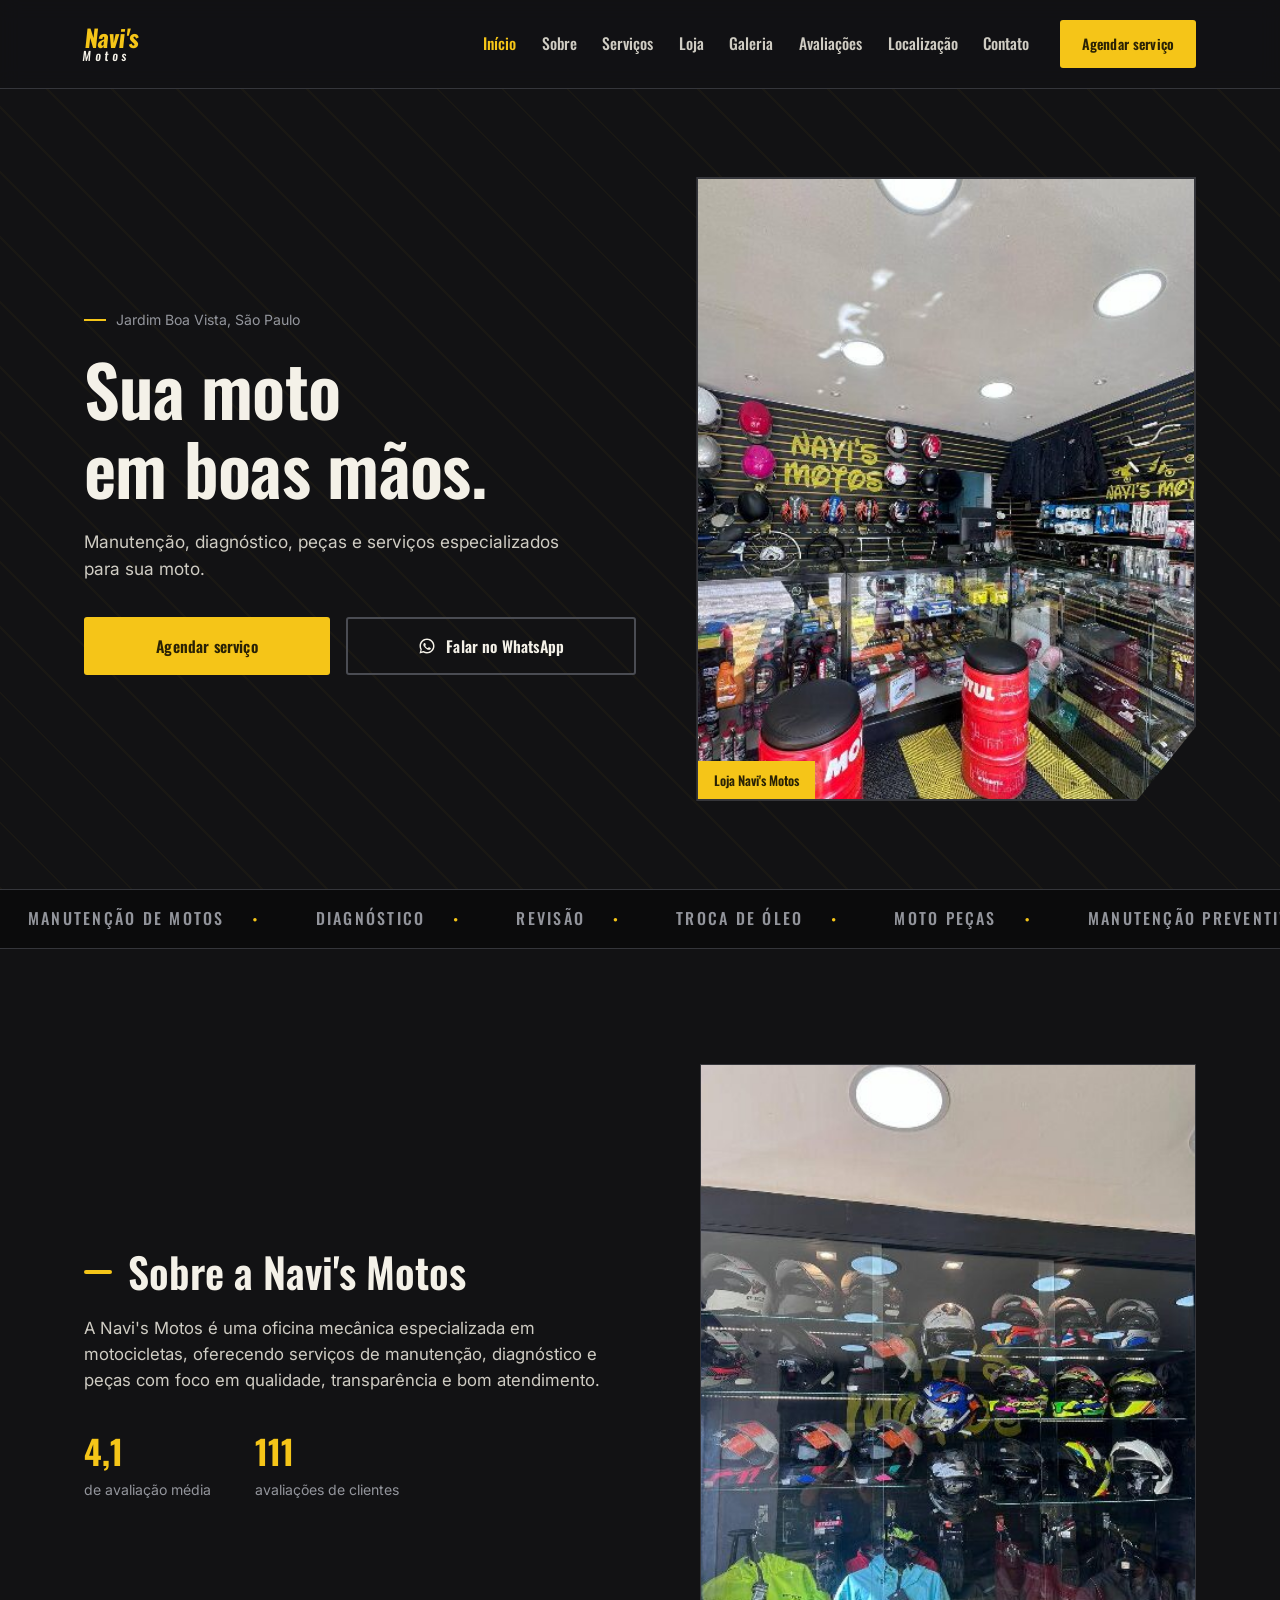
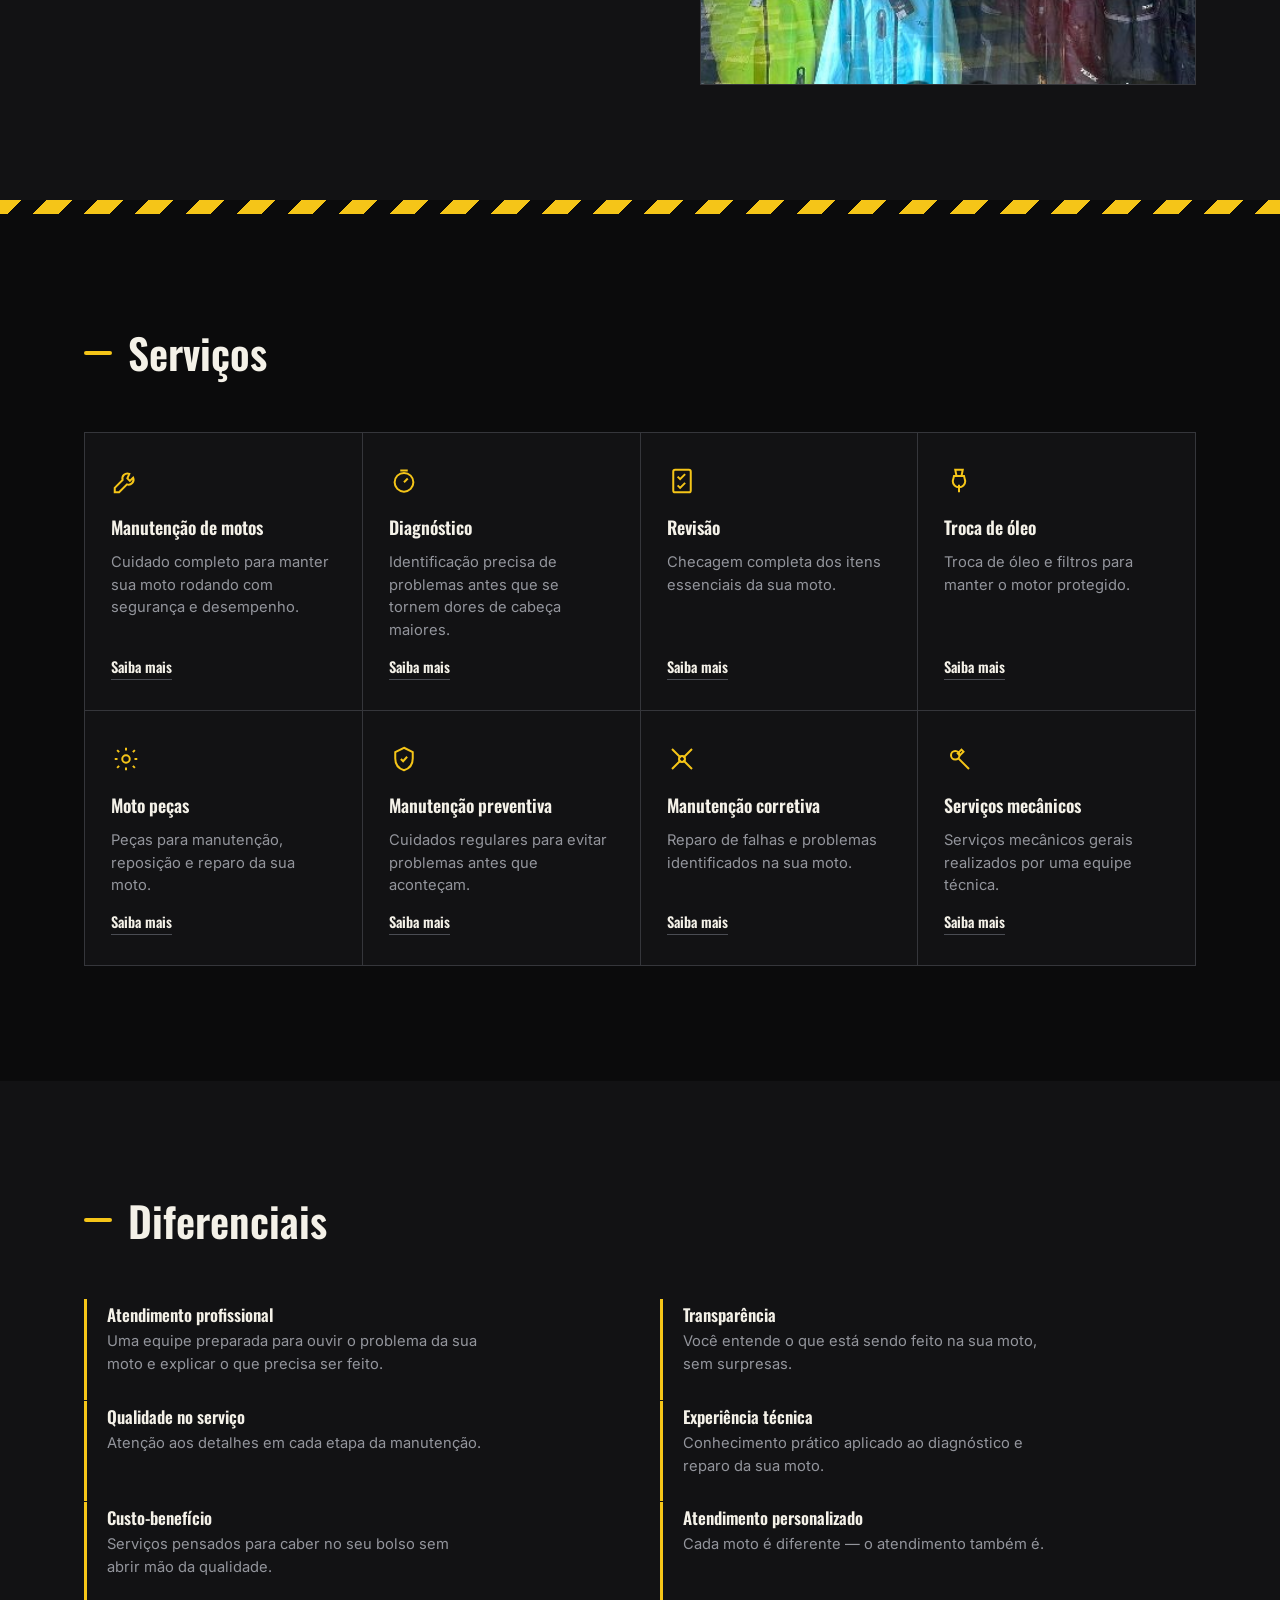
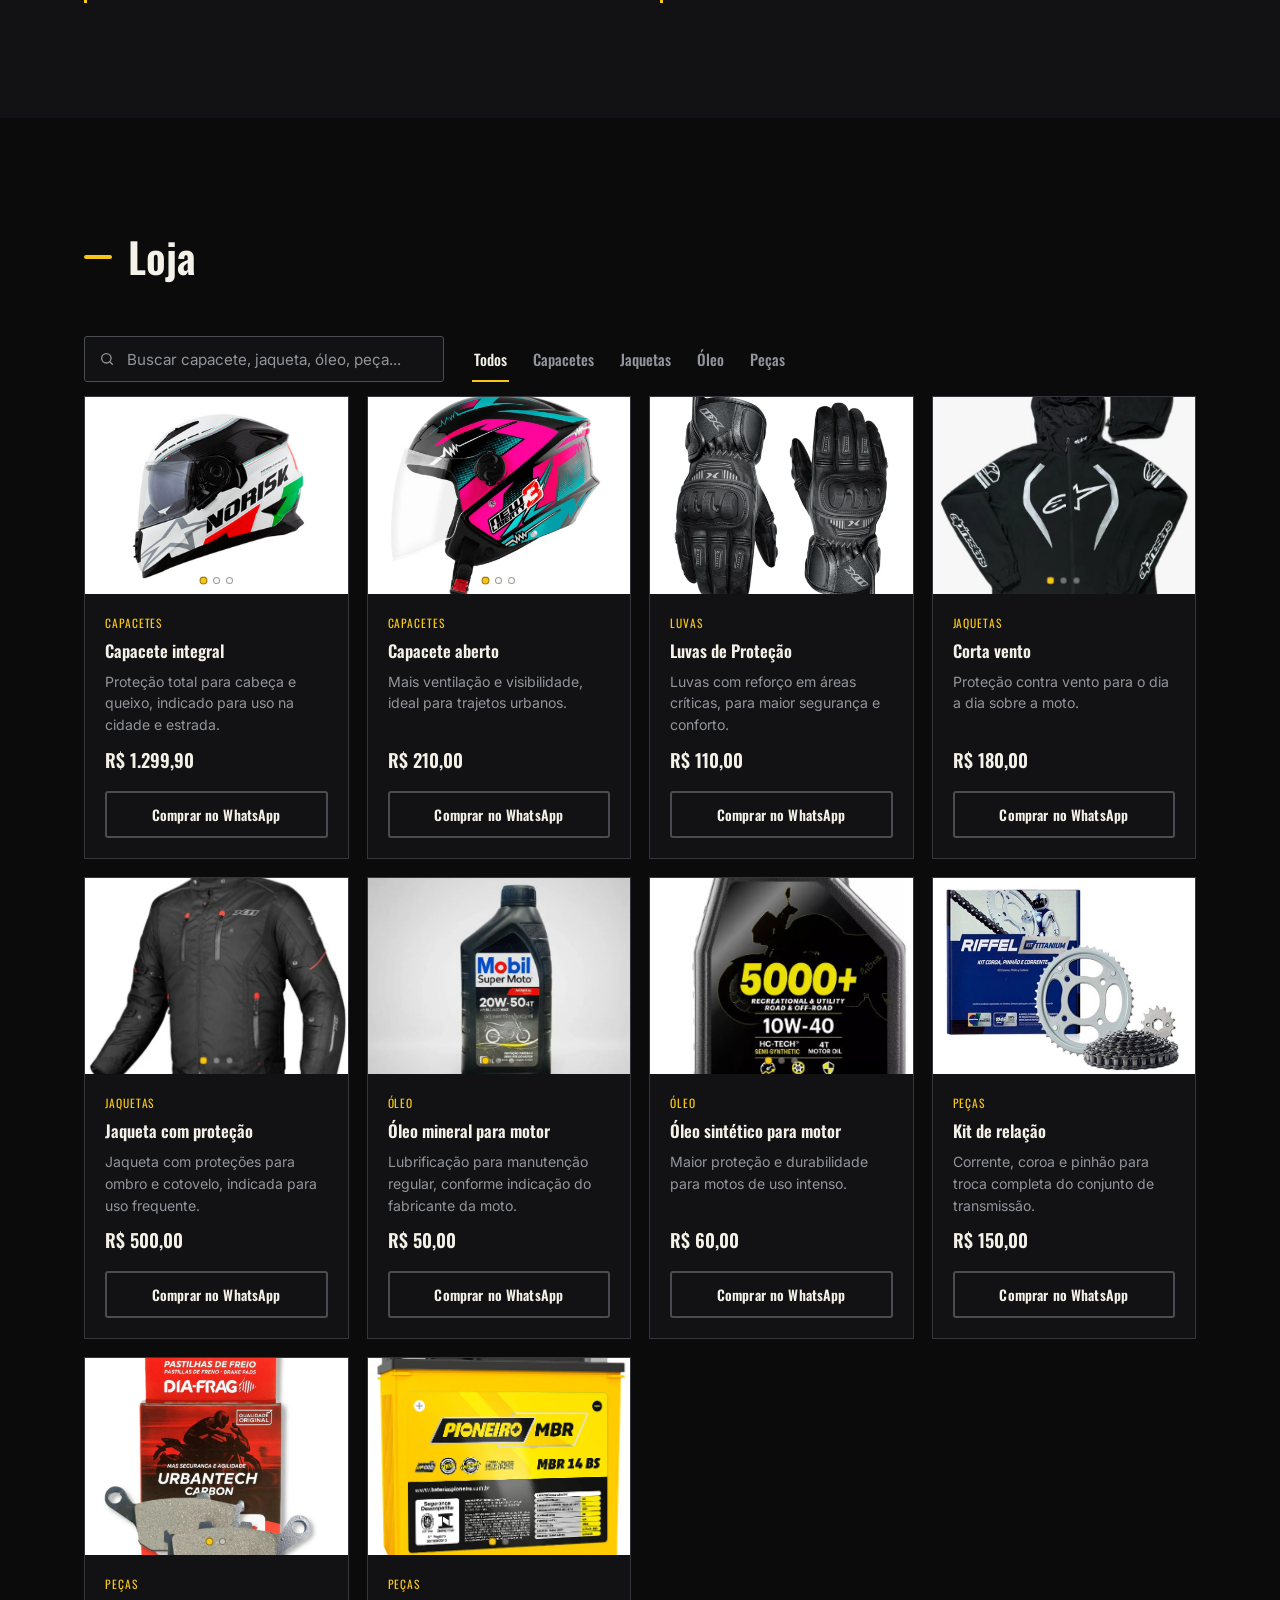
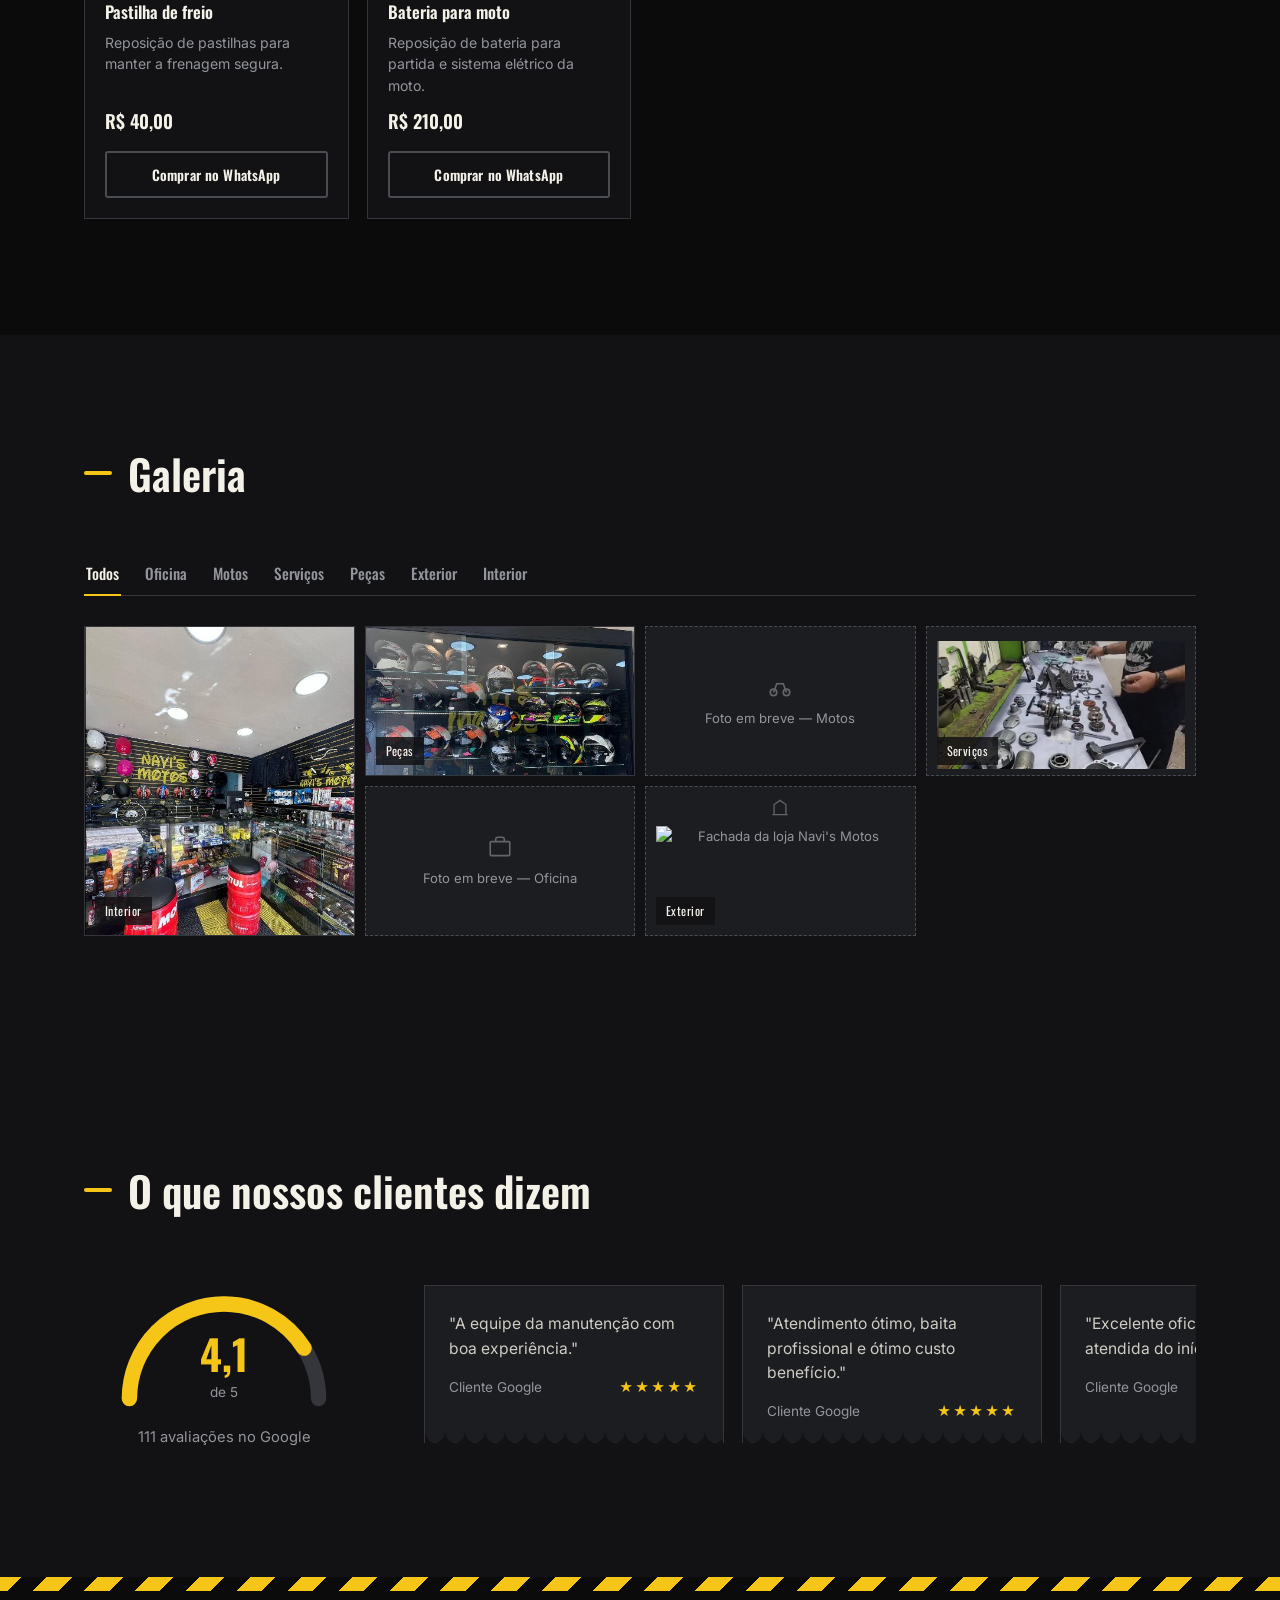
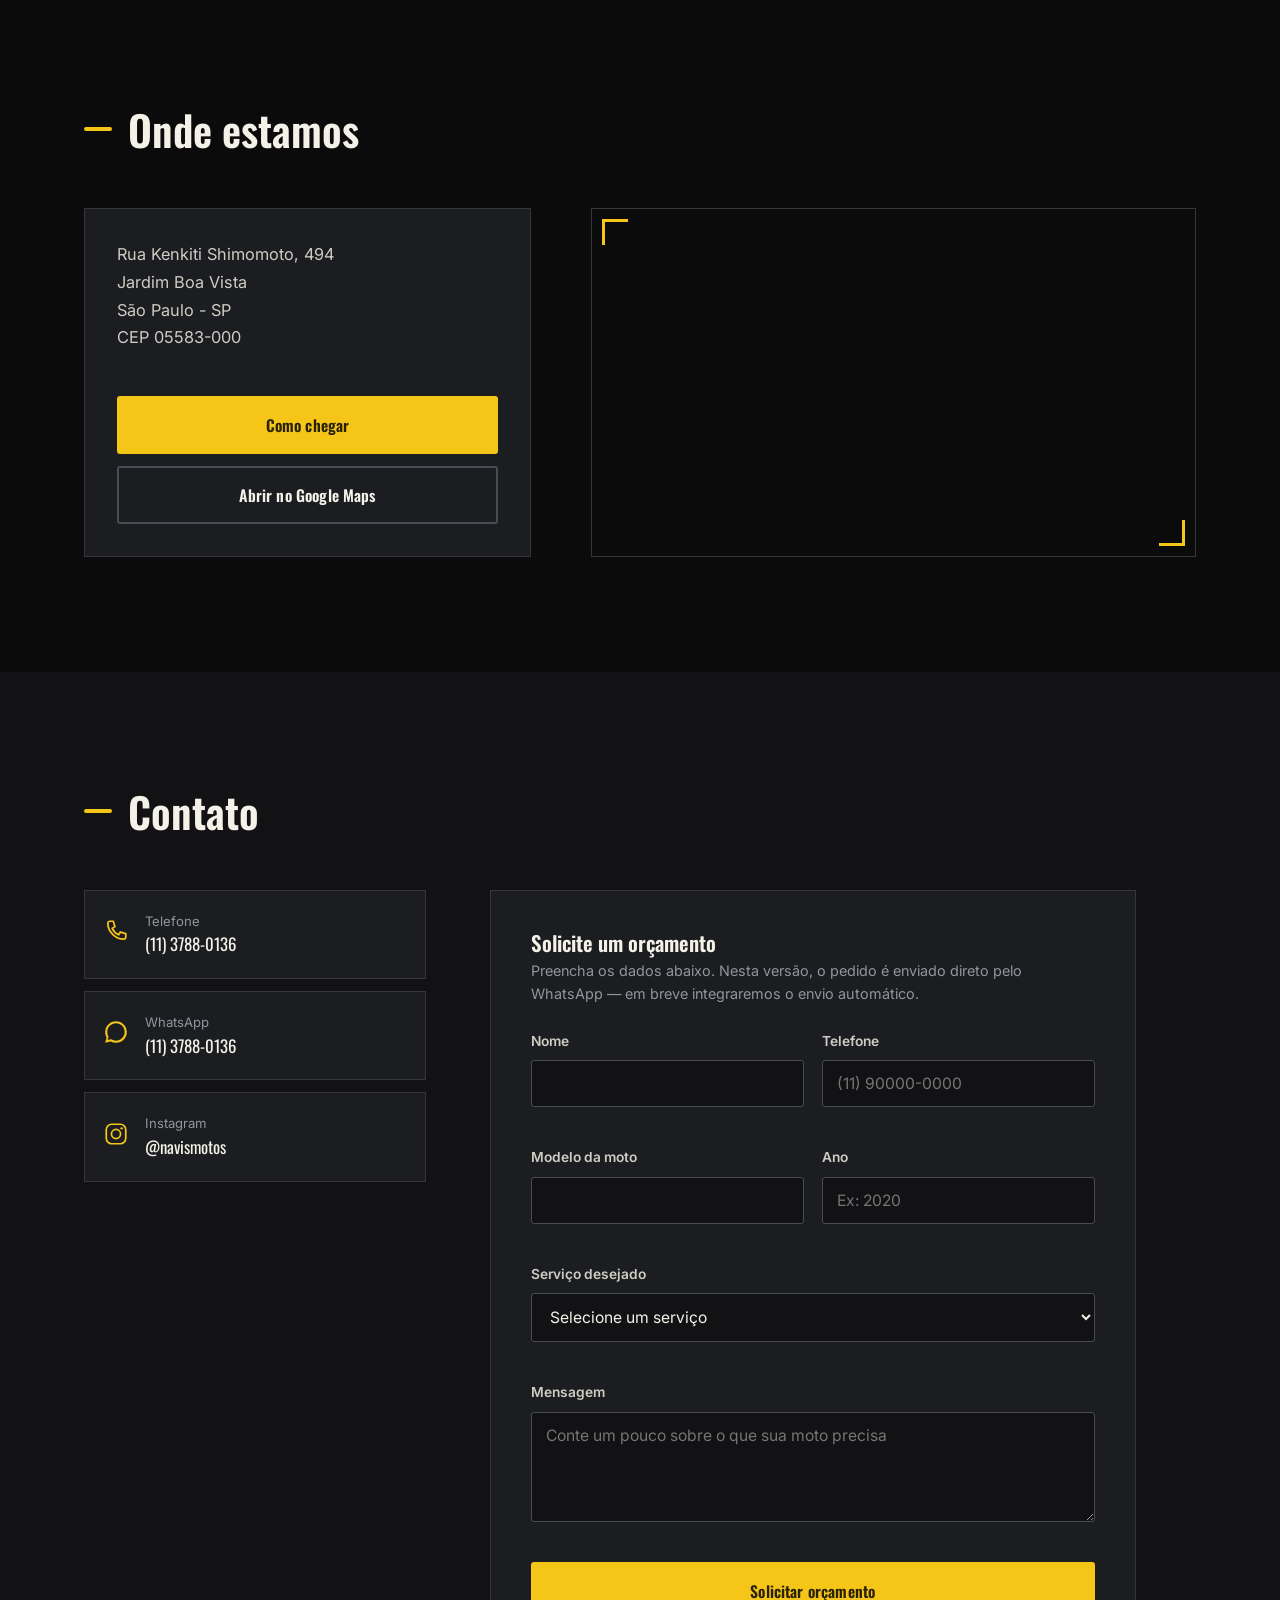
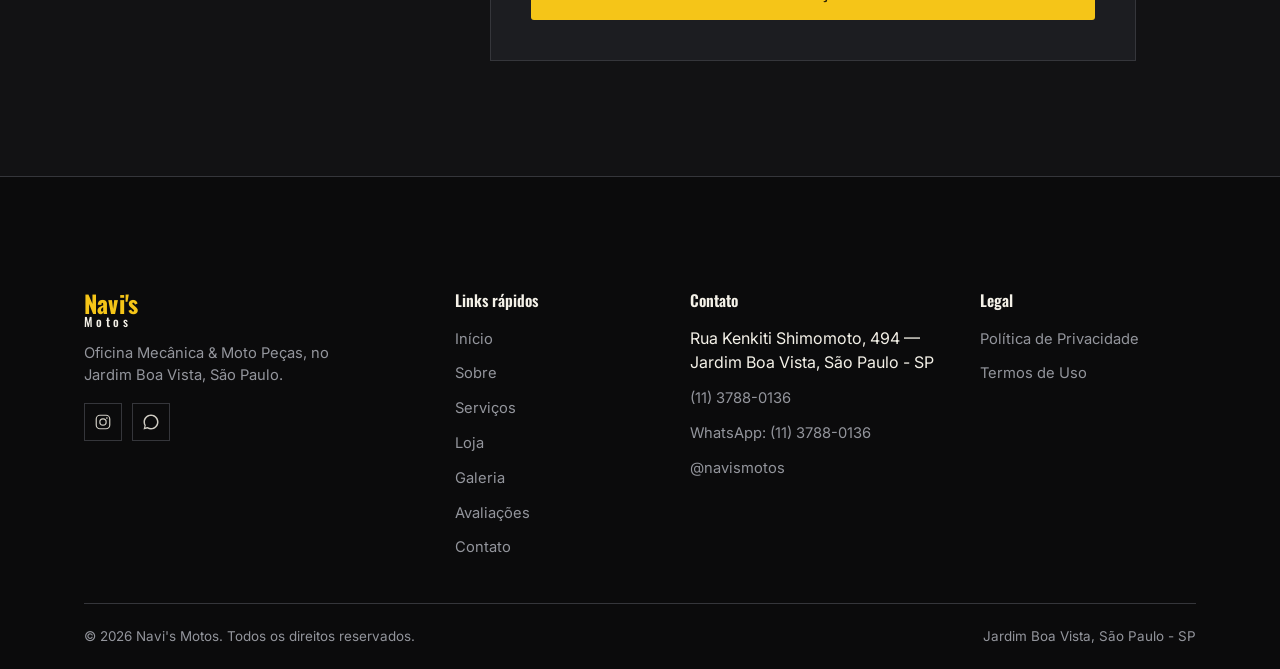
==== commit edb84ca8: "Atualização index" ====
--- a/index.html
+++ b/index.html
@@ -325,7 +325,7 @@
     <div class="wrap">
       <div class="section-head">
         <h2 class="section-head__title">Galeria</h2>
-        <p class="section-head__note">Novas fotos serão adicionadas em breve.</p>
+        <!--<p class="section-head__note">Novas fotos serão adicionadas em breve.</p>-->
       </div>
 
       <div class="gallery-filters" role="tablist" aria-label="Filtrar galeria por categoria">
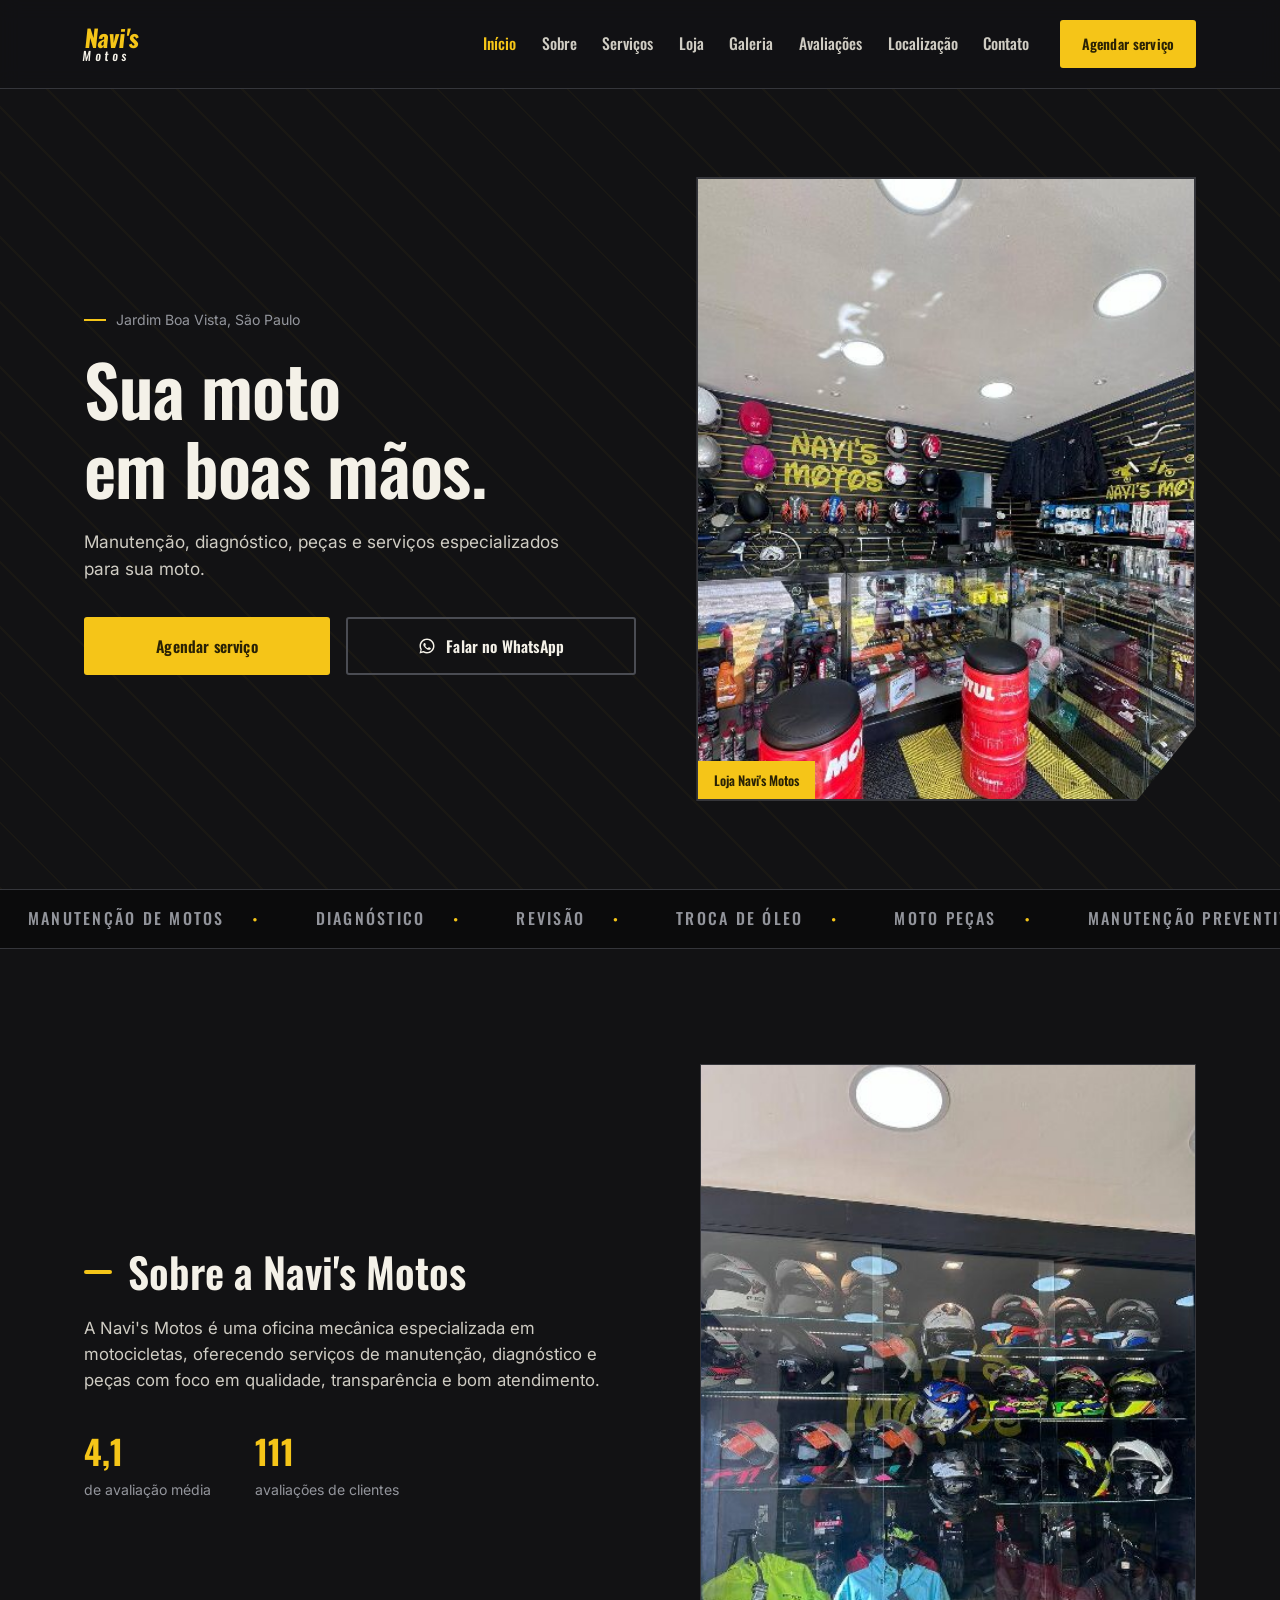
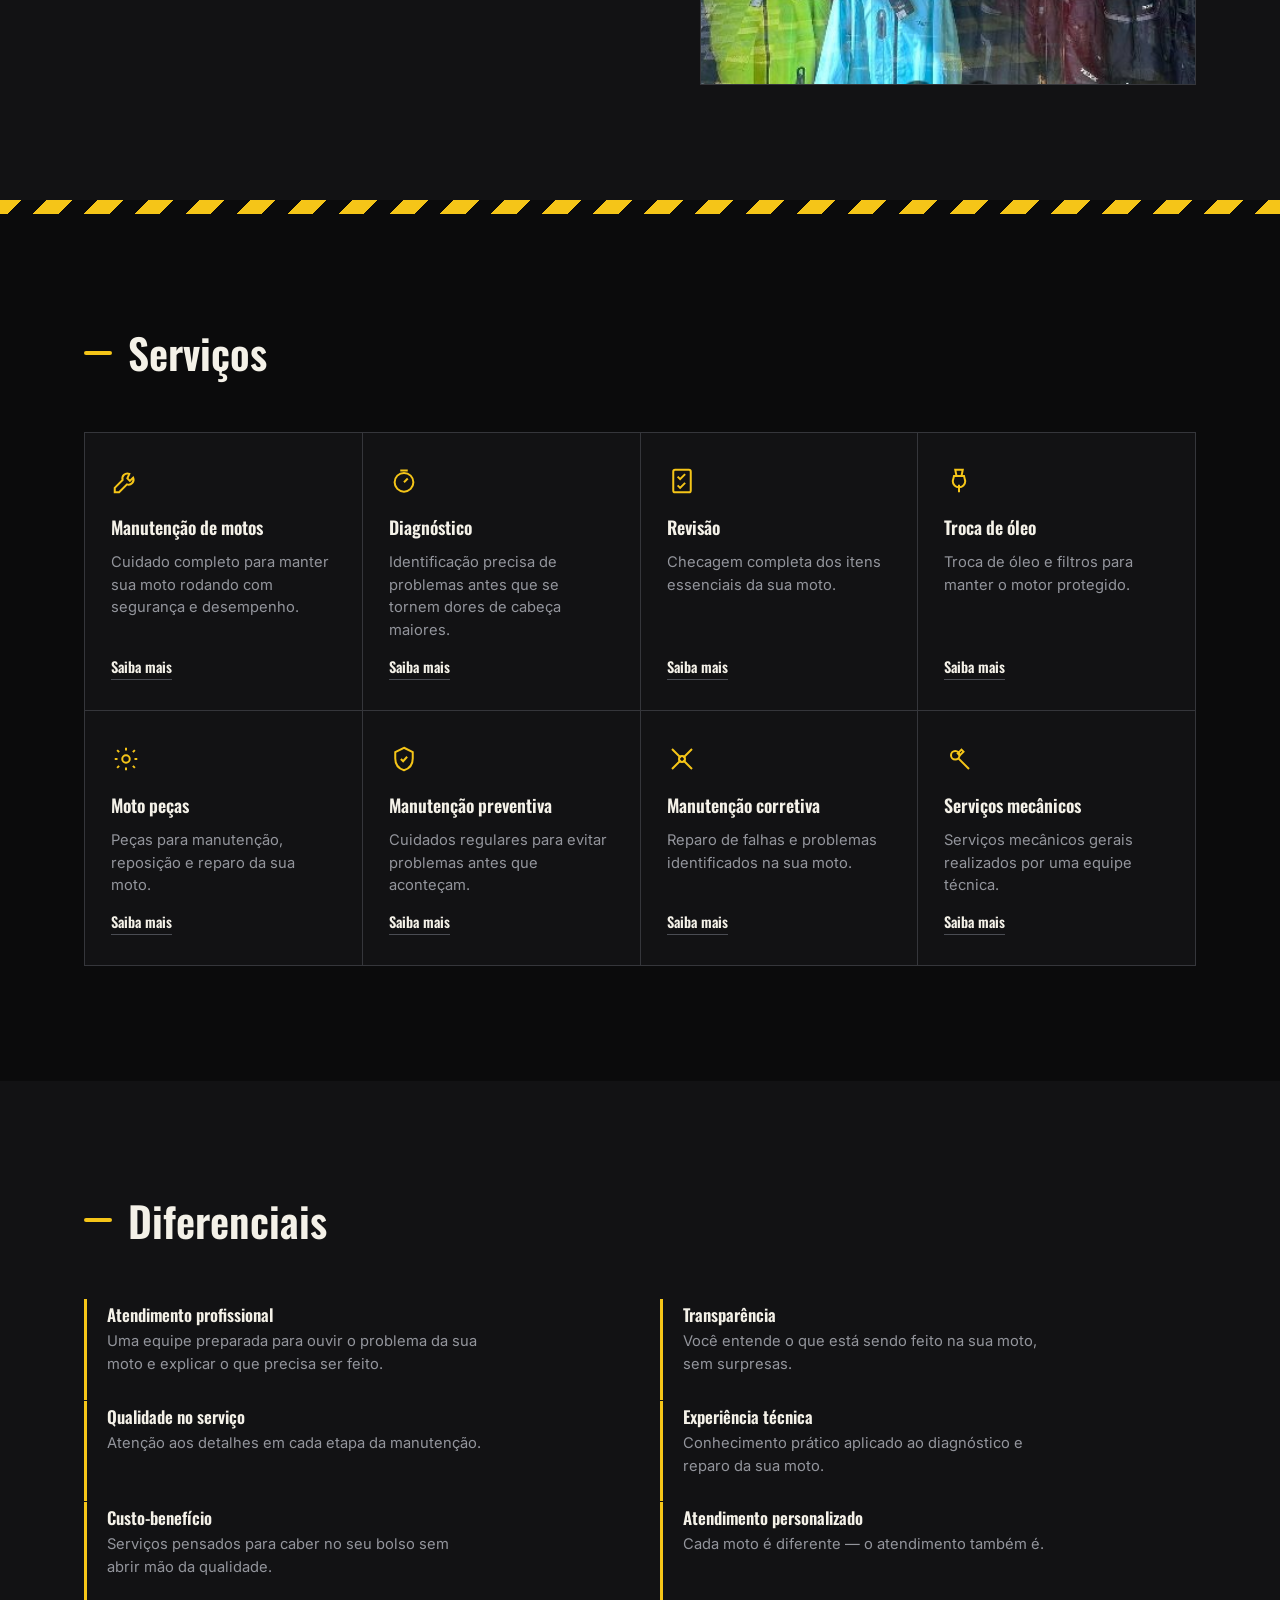
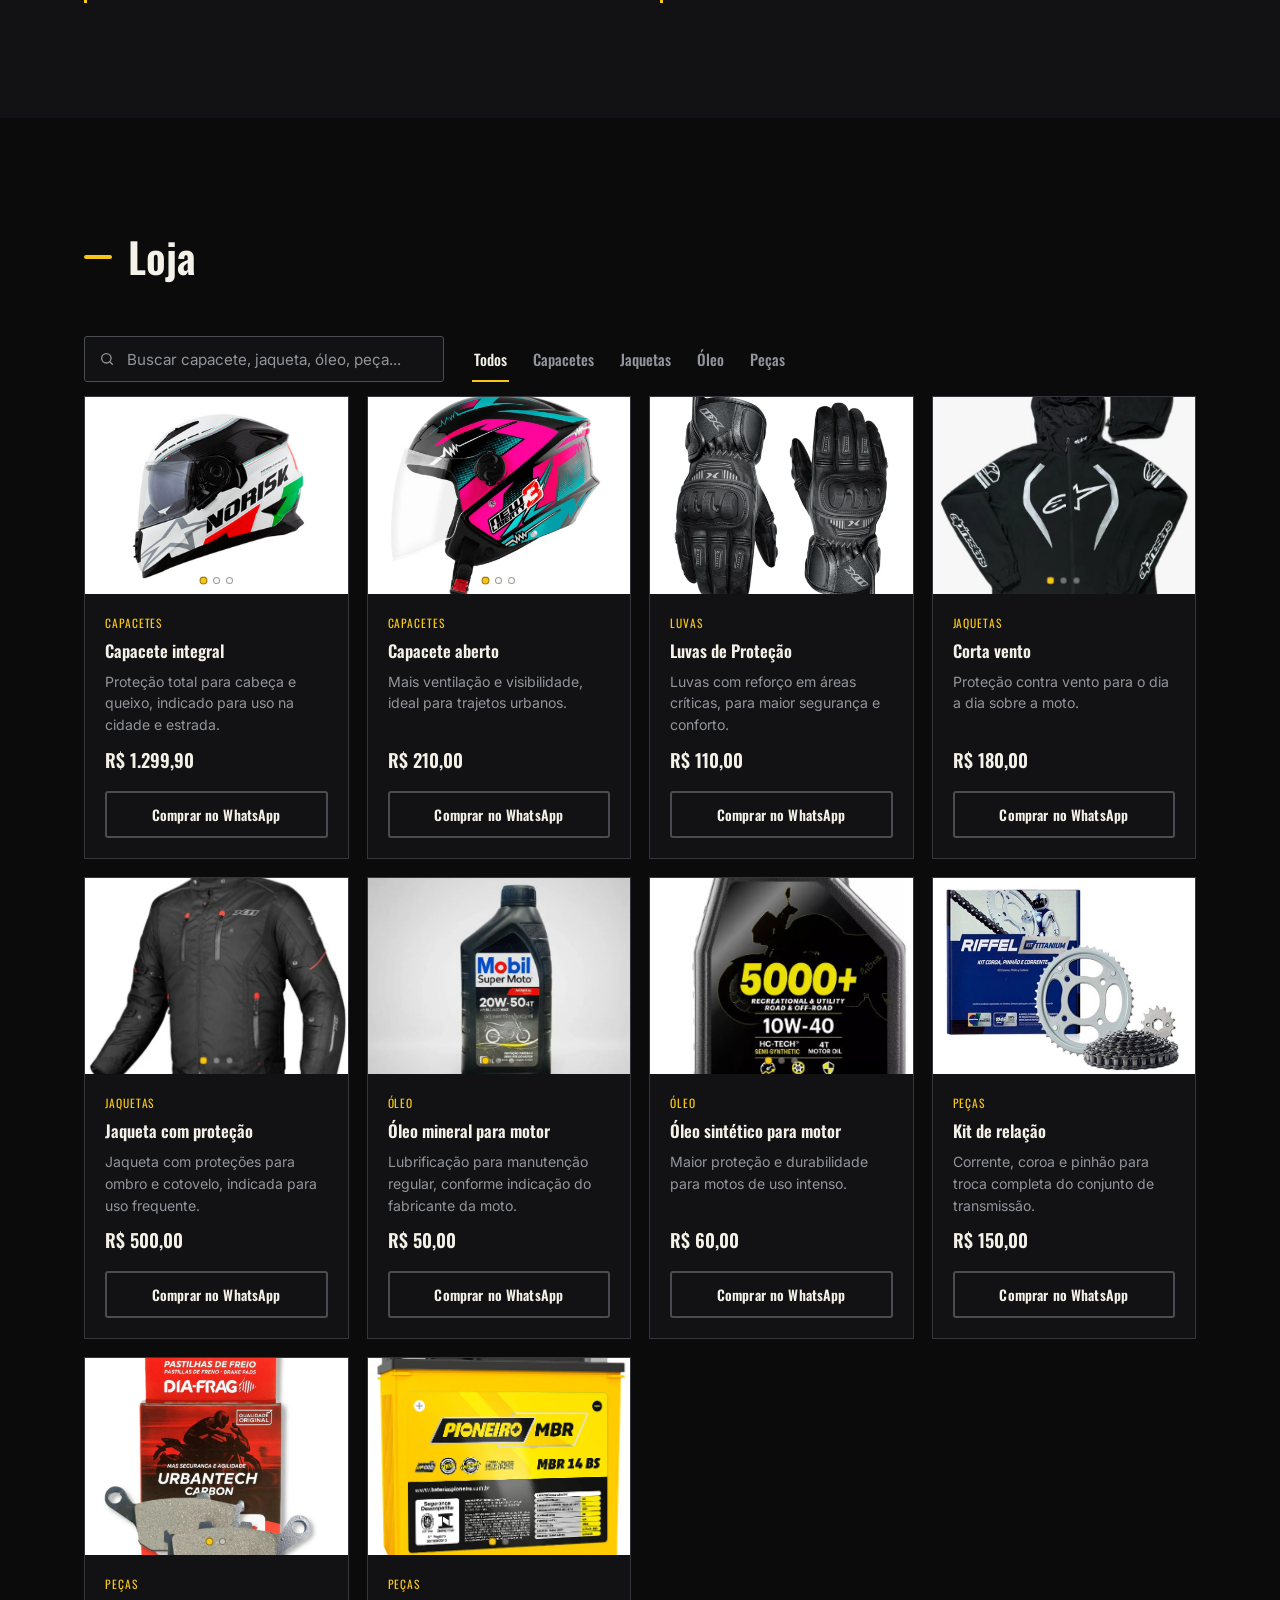
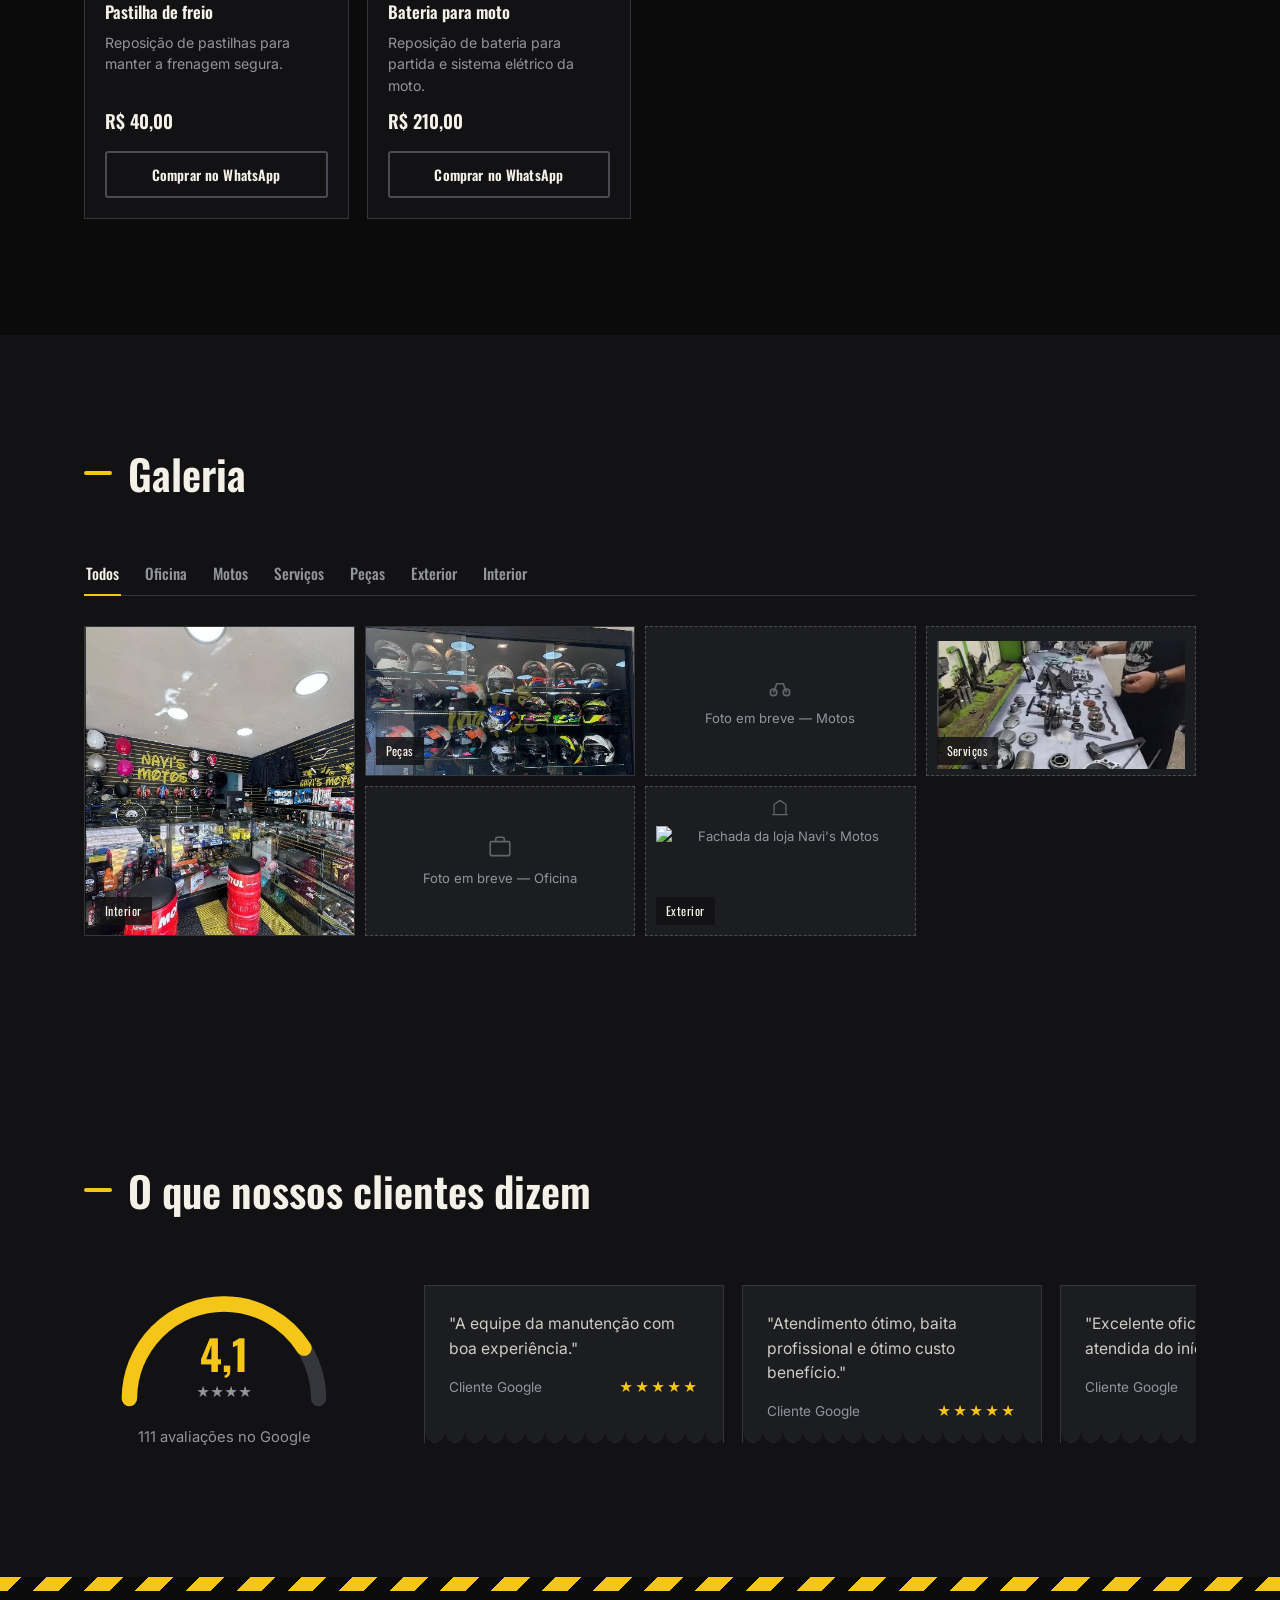
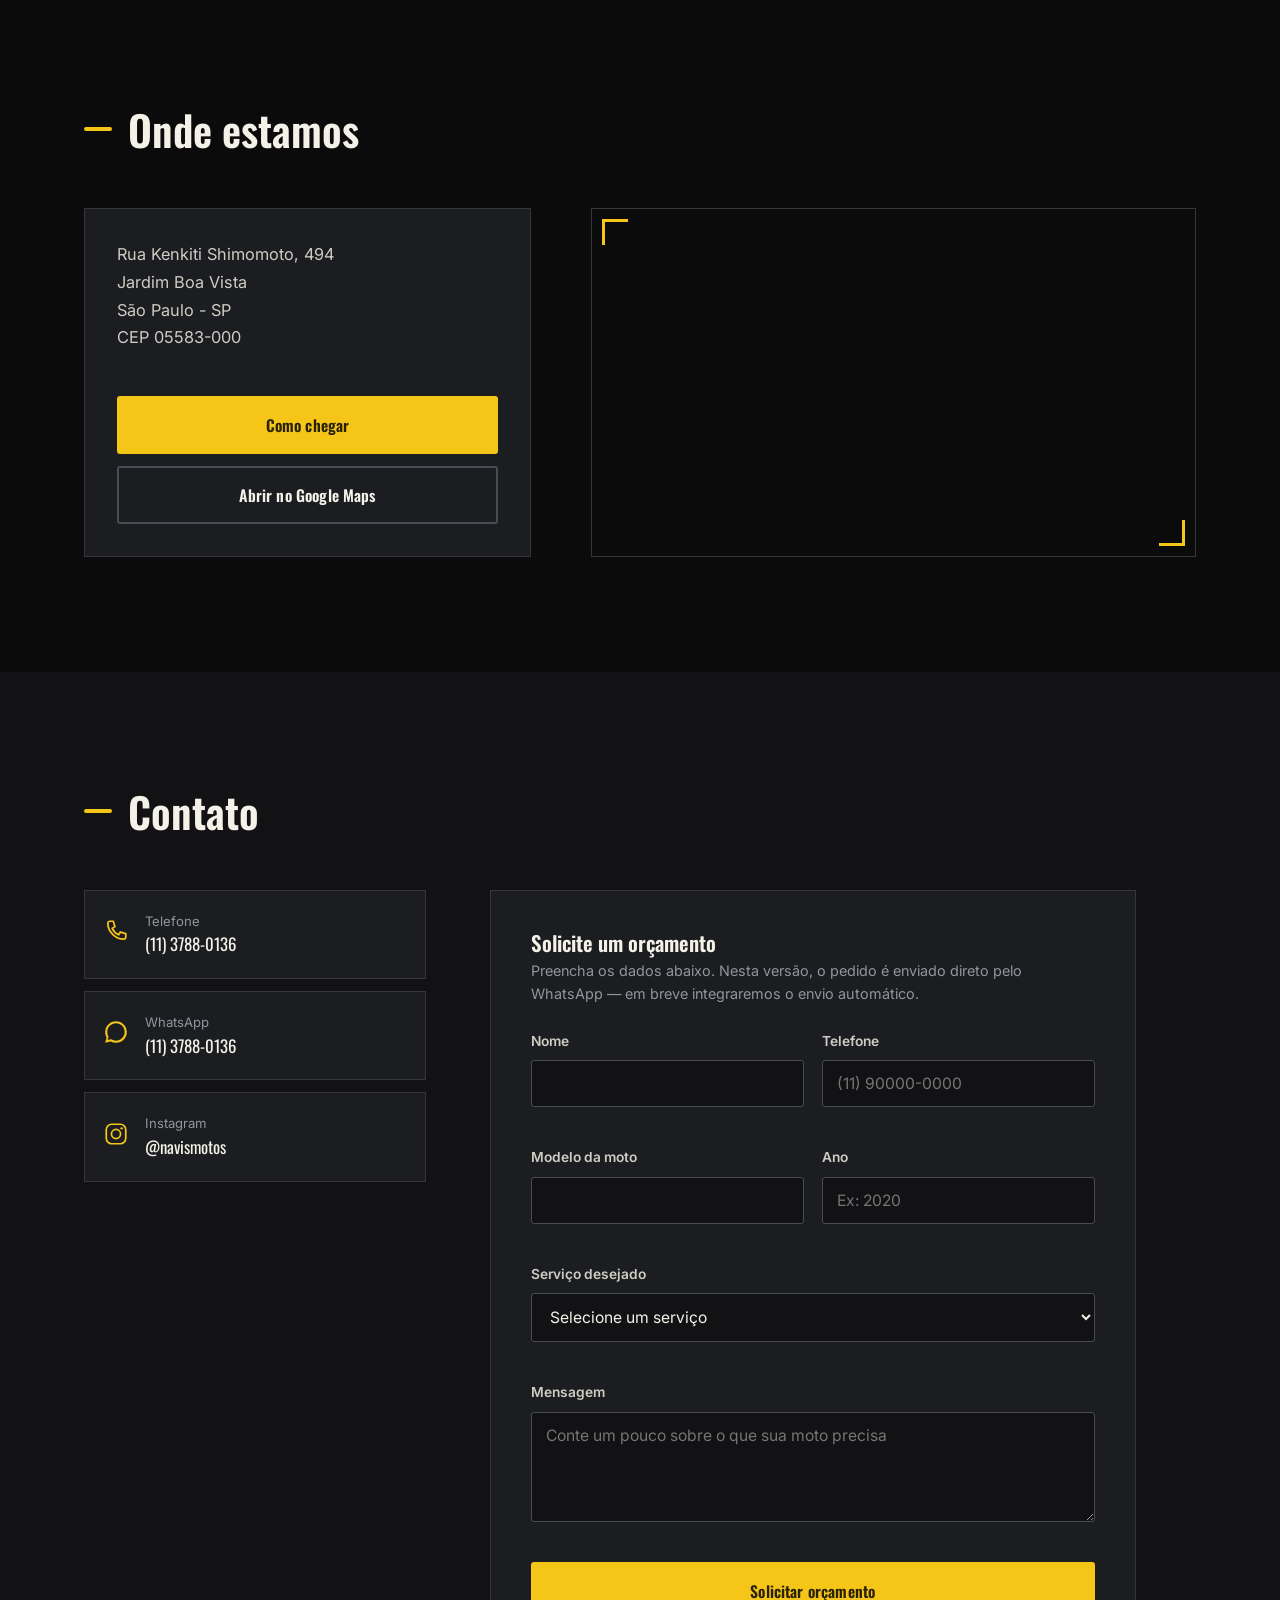
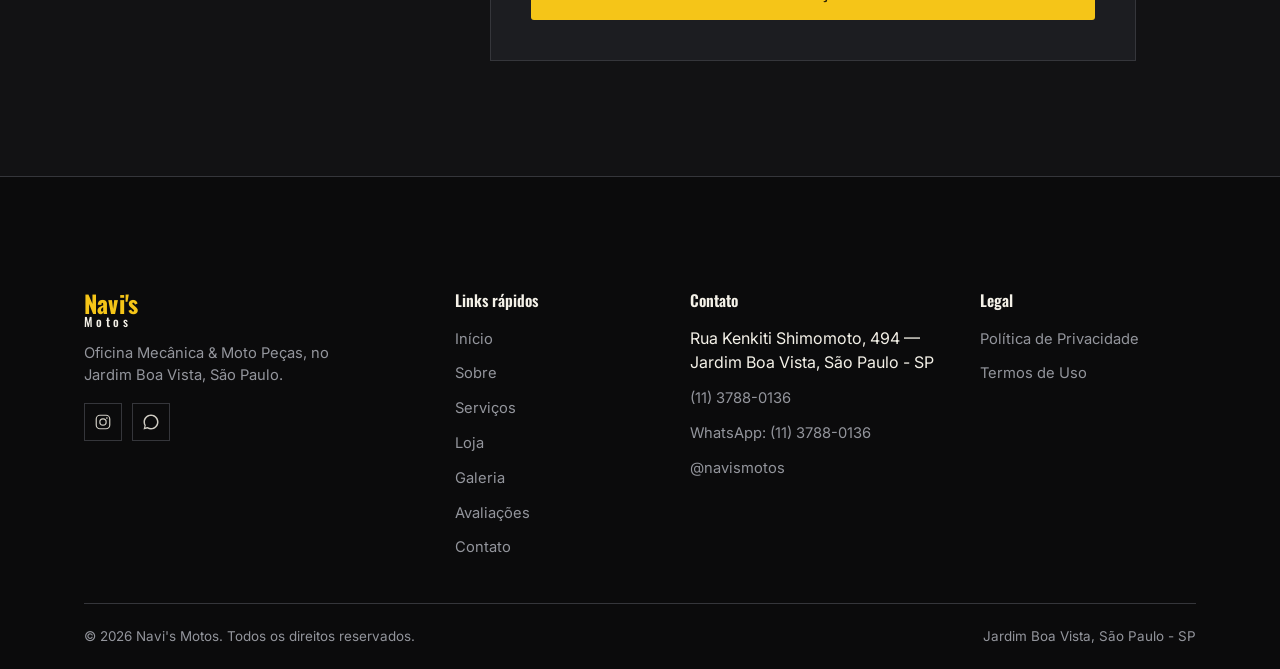
==== commit 3a528eee: "Atualização index" ====
--- a/index.html
+++ b/index.html
@@ -400,7 +400,7 @@
             </svg>
             <div class="gauge__value">
               <span class="gauge__number">4,1</span>
-              <span class="gauge__of">de 5</span>
+              <span class="gauge__of">★★★★</span>
             </div>
           </div>
           <p class="gauge__count">111 avaliações no Google</p>
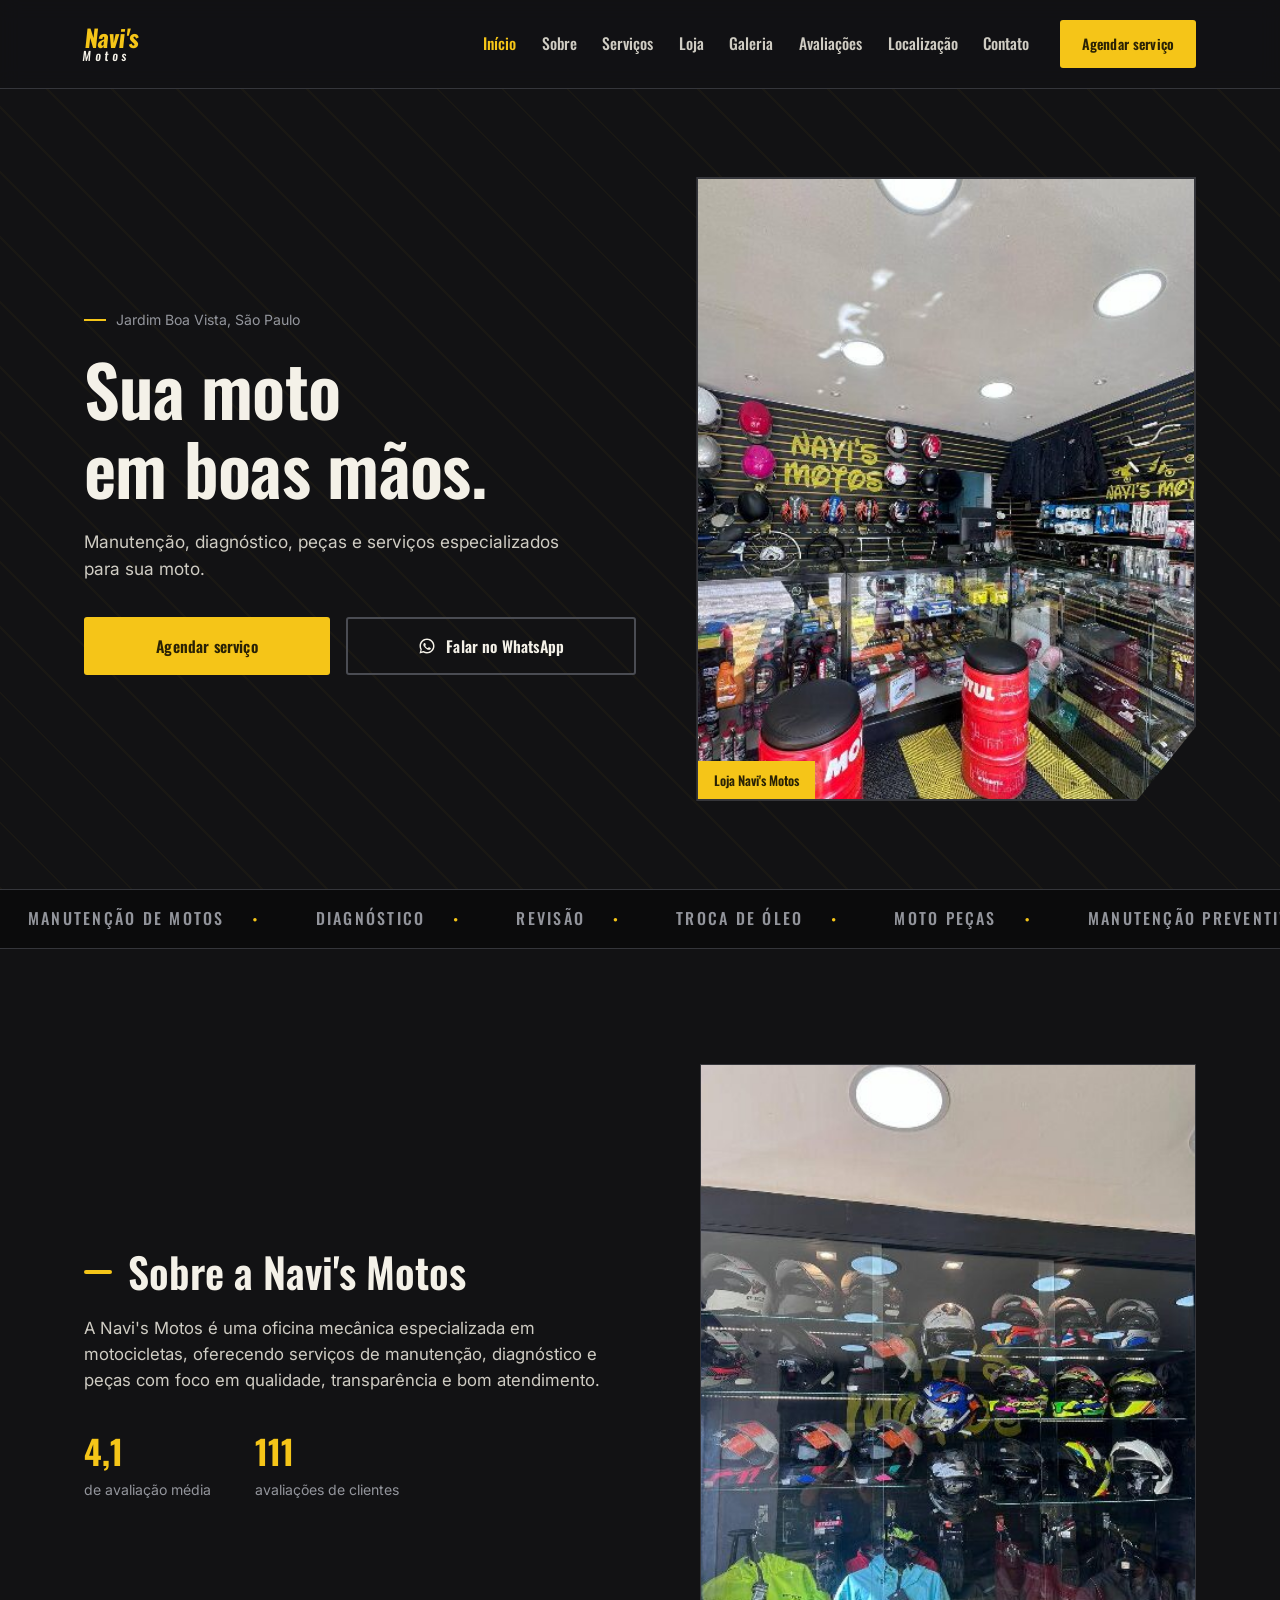
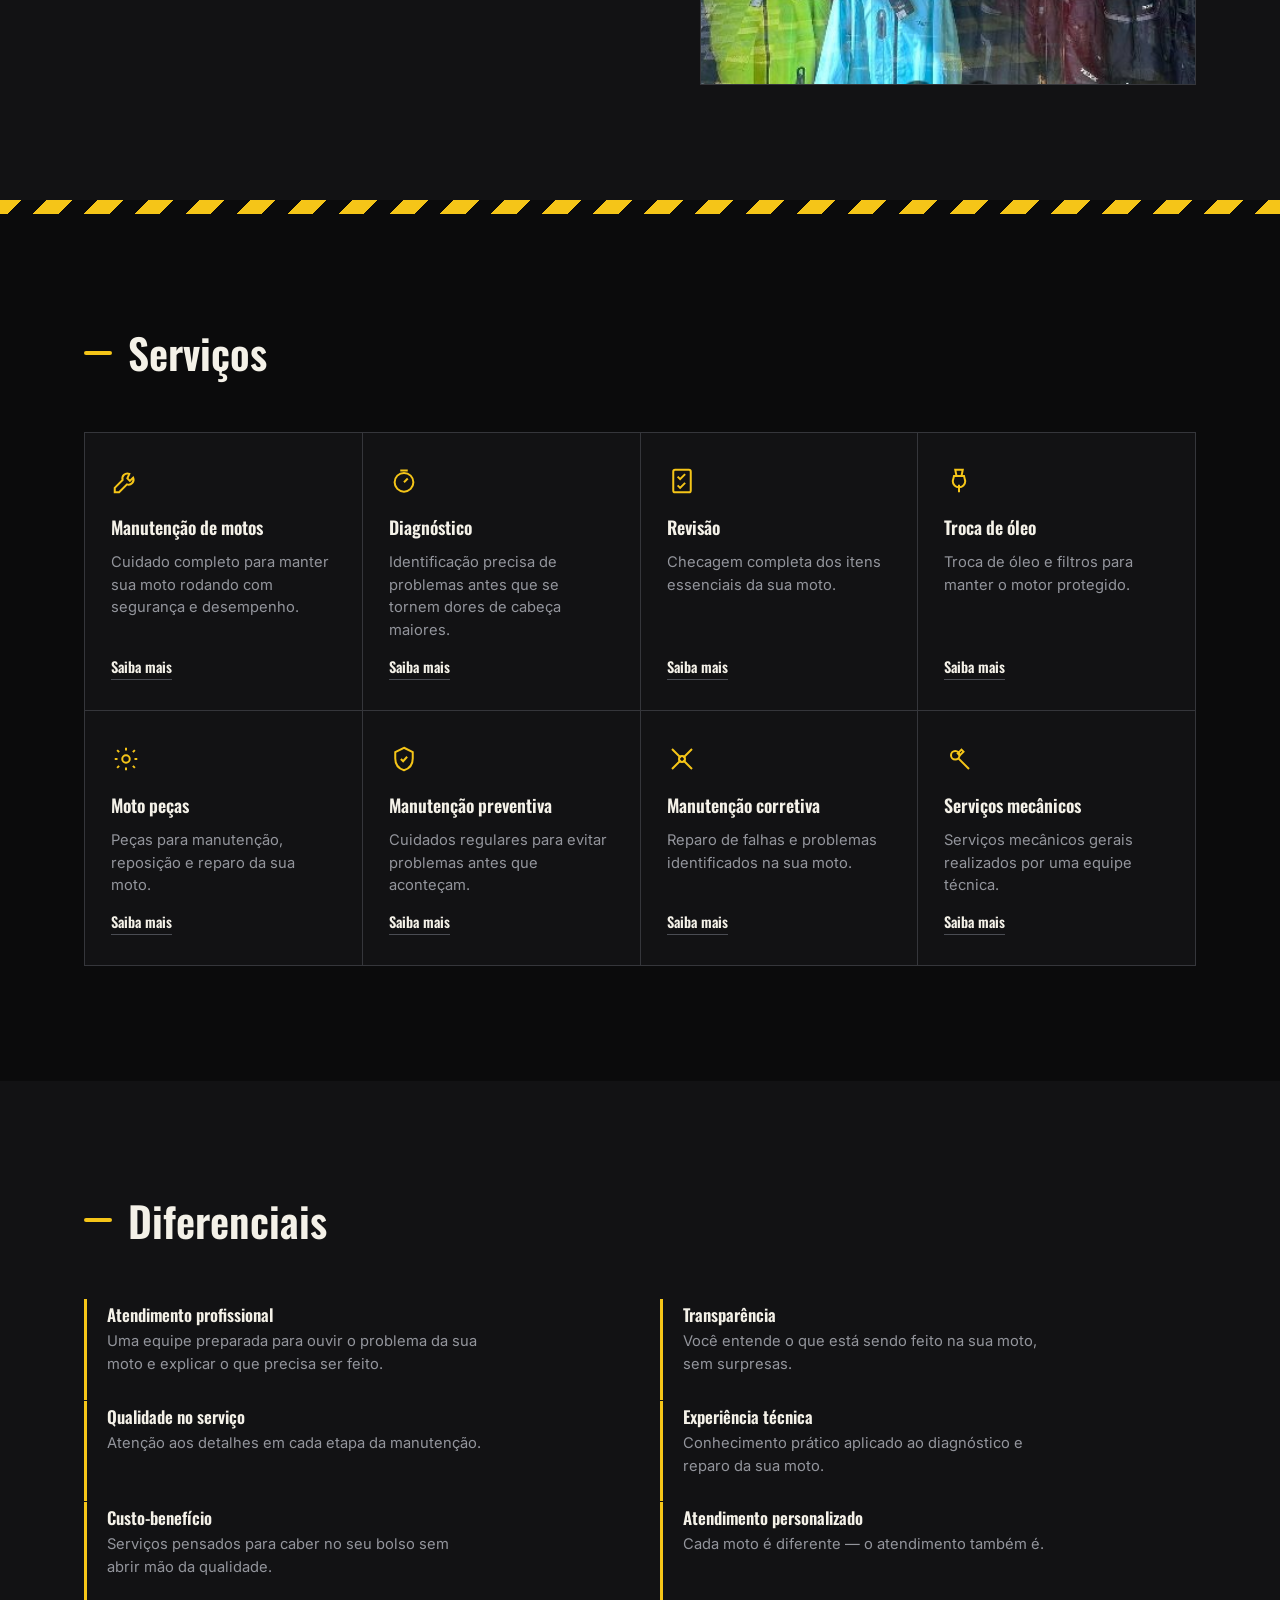
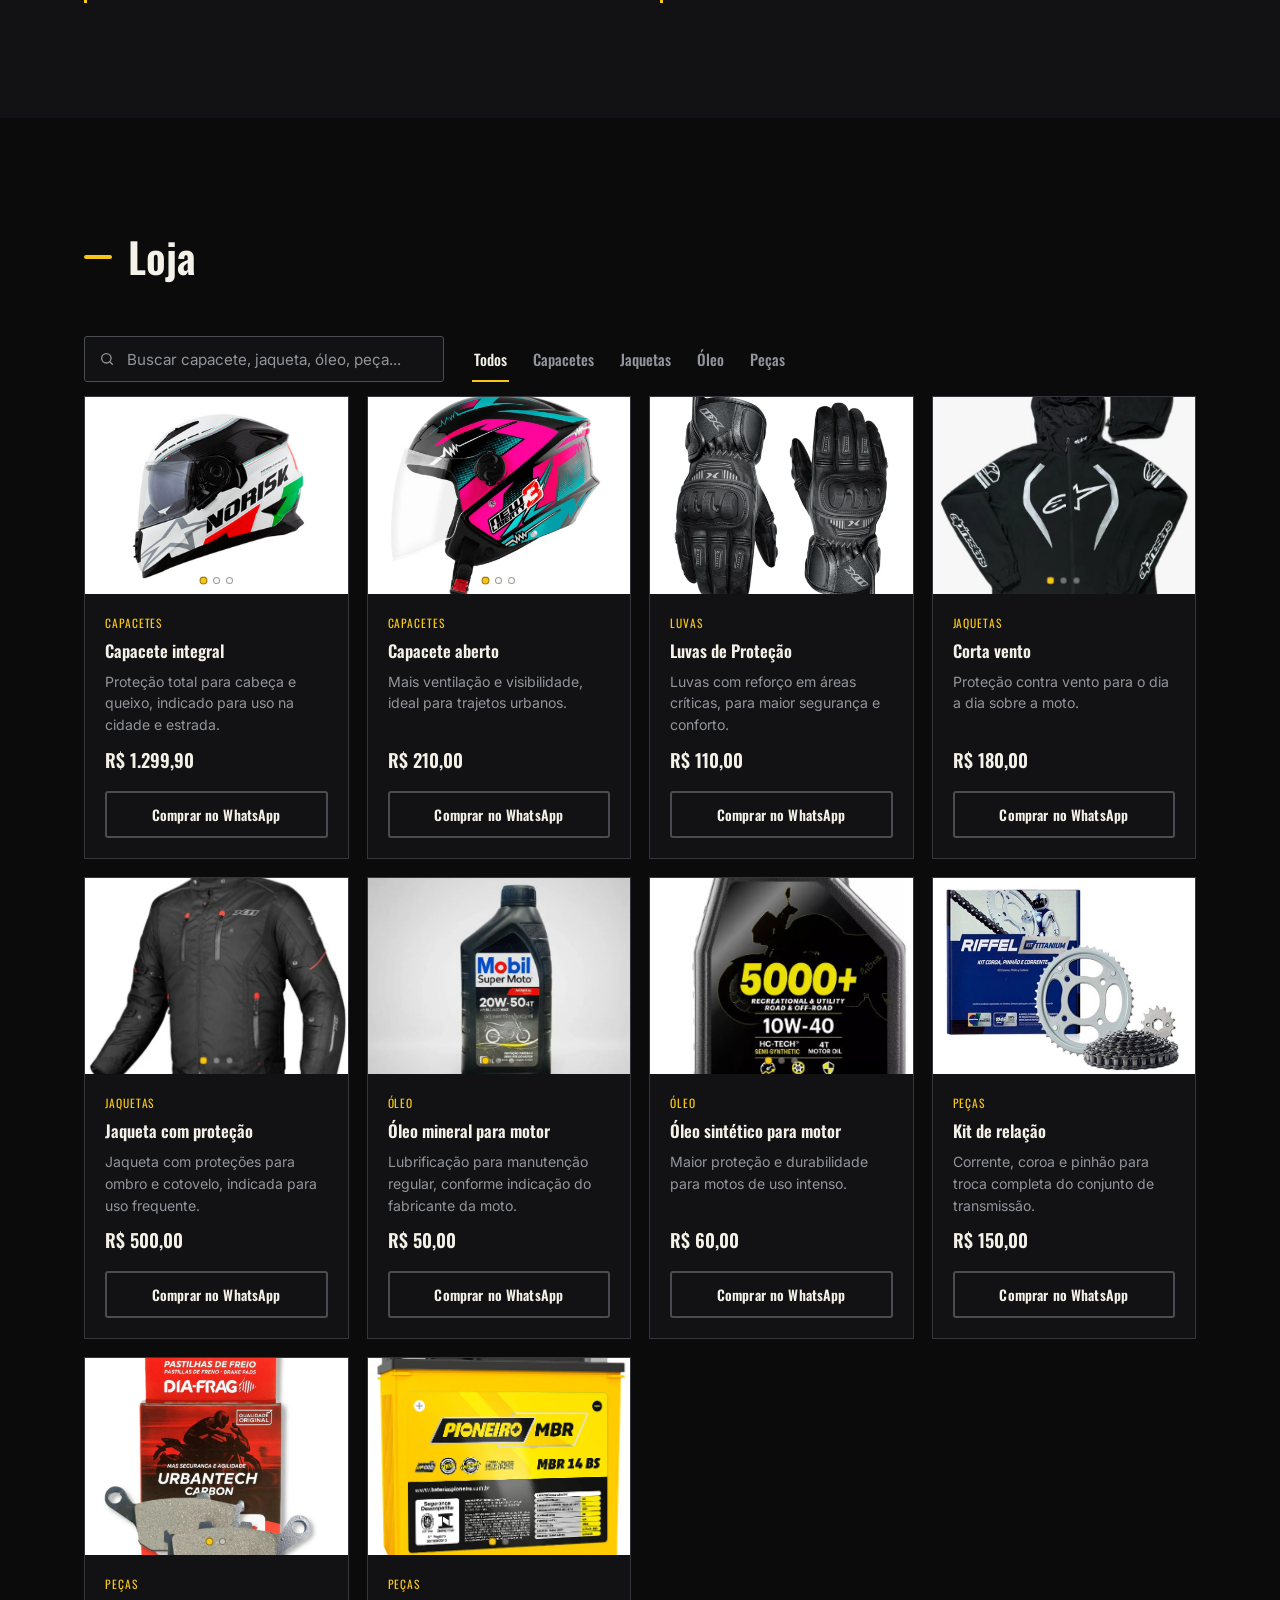
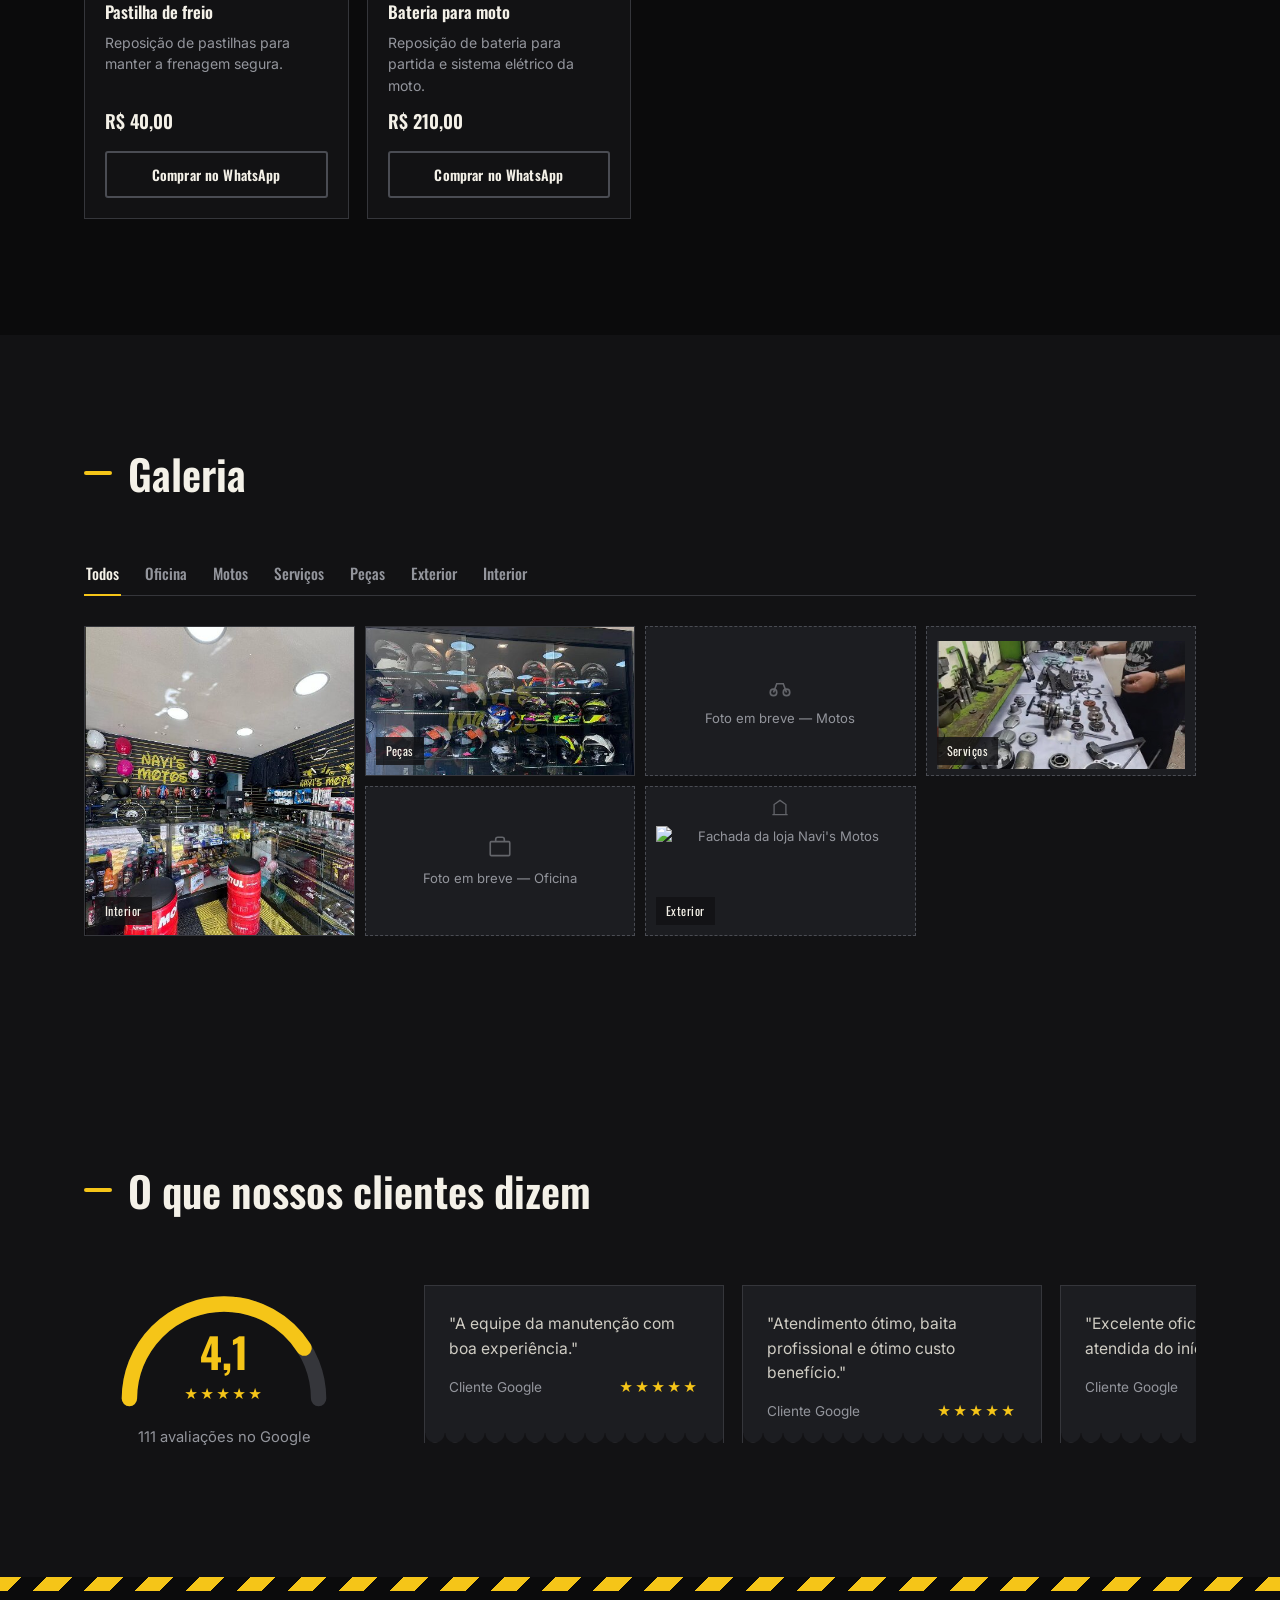
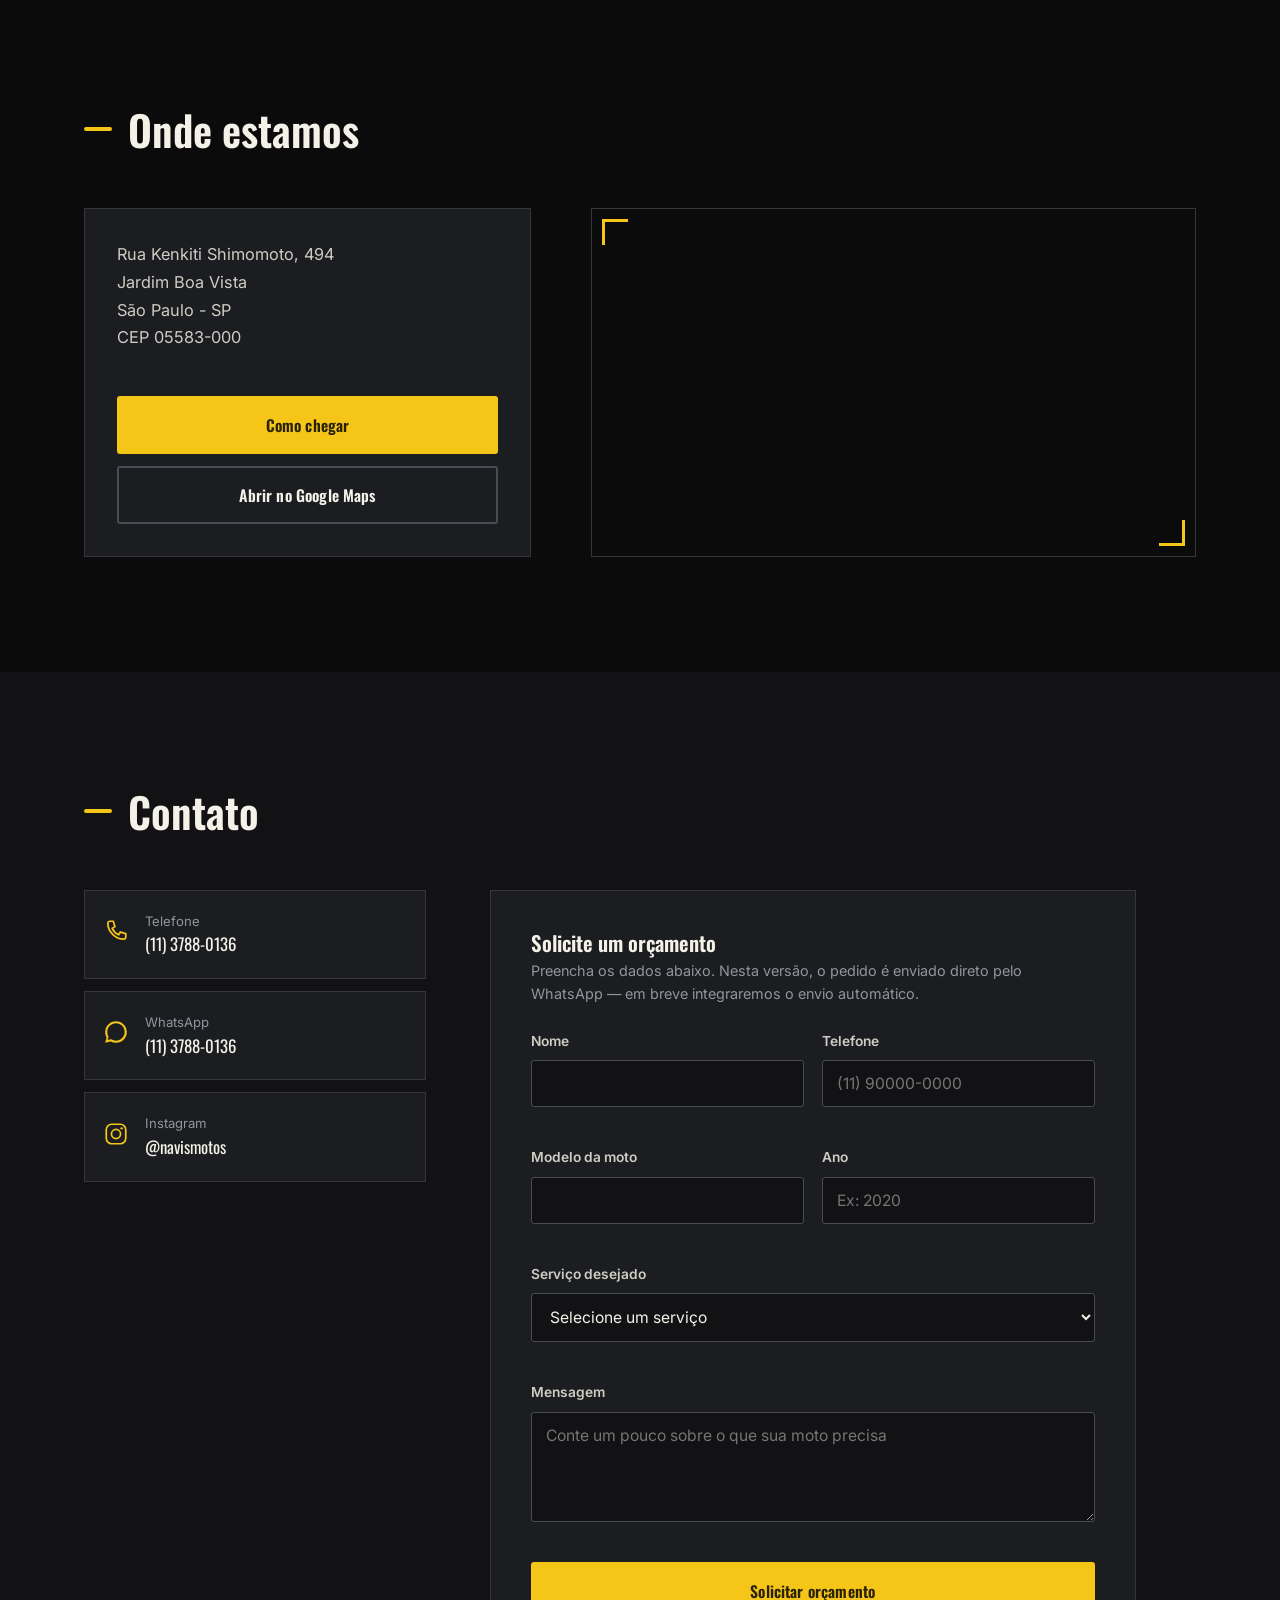
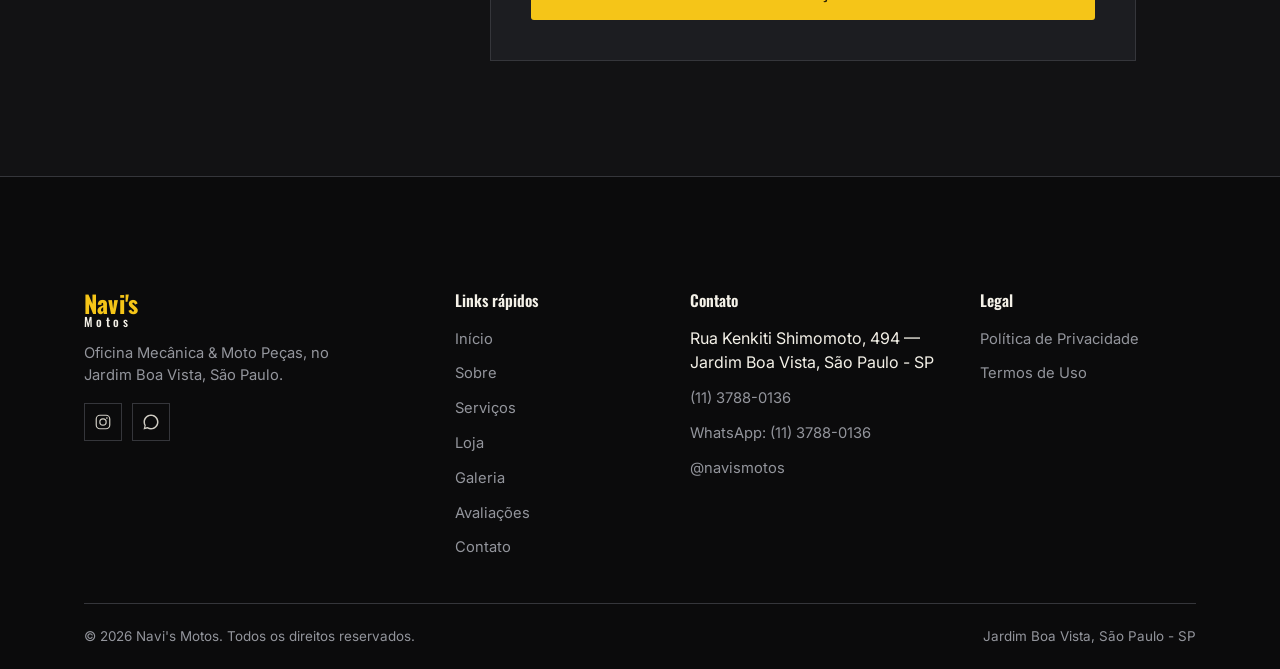
==== commit 4a7df0c5: "Atualização index" ====
--- a/index.html
+++ b/index.html
@@ -400,7 +400,7 @@
             </svg>
             <div class="gauge__value">
               <span class="gauge__number">4,1</span>
-              <span class="gauge__of">★★★★</span>
+              <span class="review-ticket__stars" aria-label="Avaliação 4.1 de 5">★★★★★</span>
             </div>
           </div>
           <p class="gauge__count">111 avaliações no Google</p>
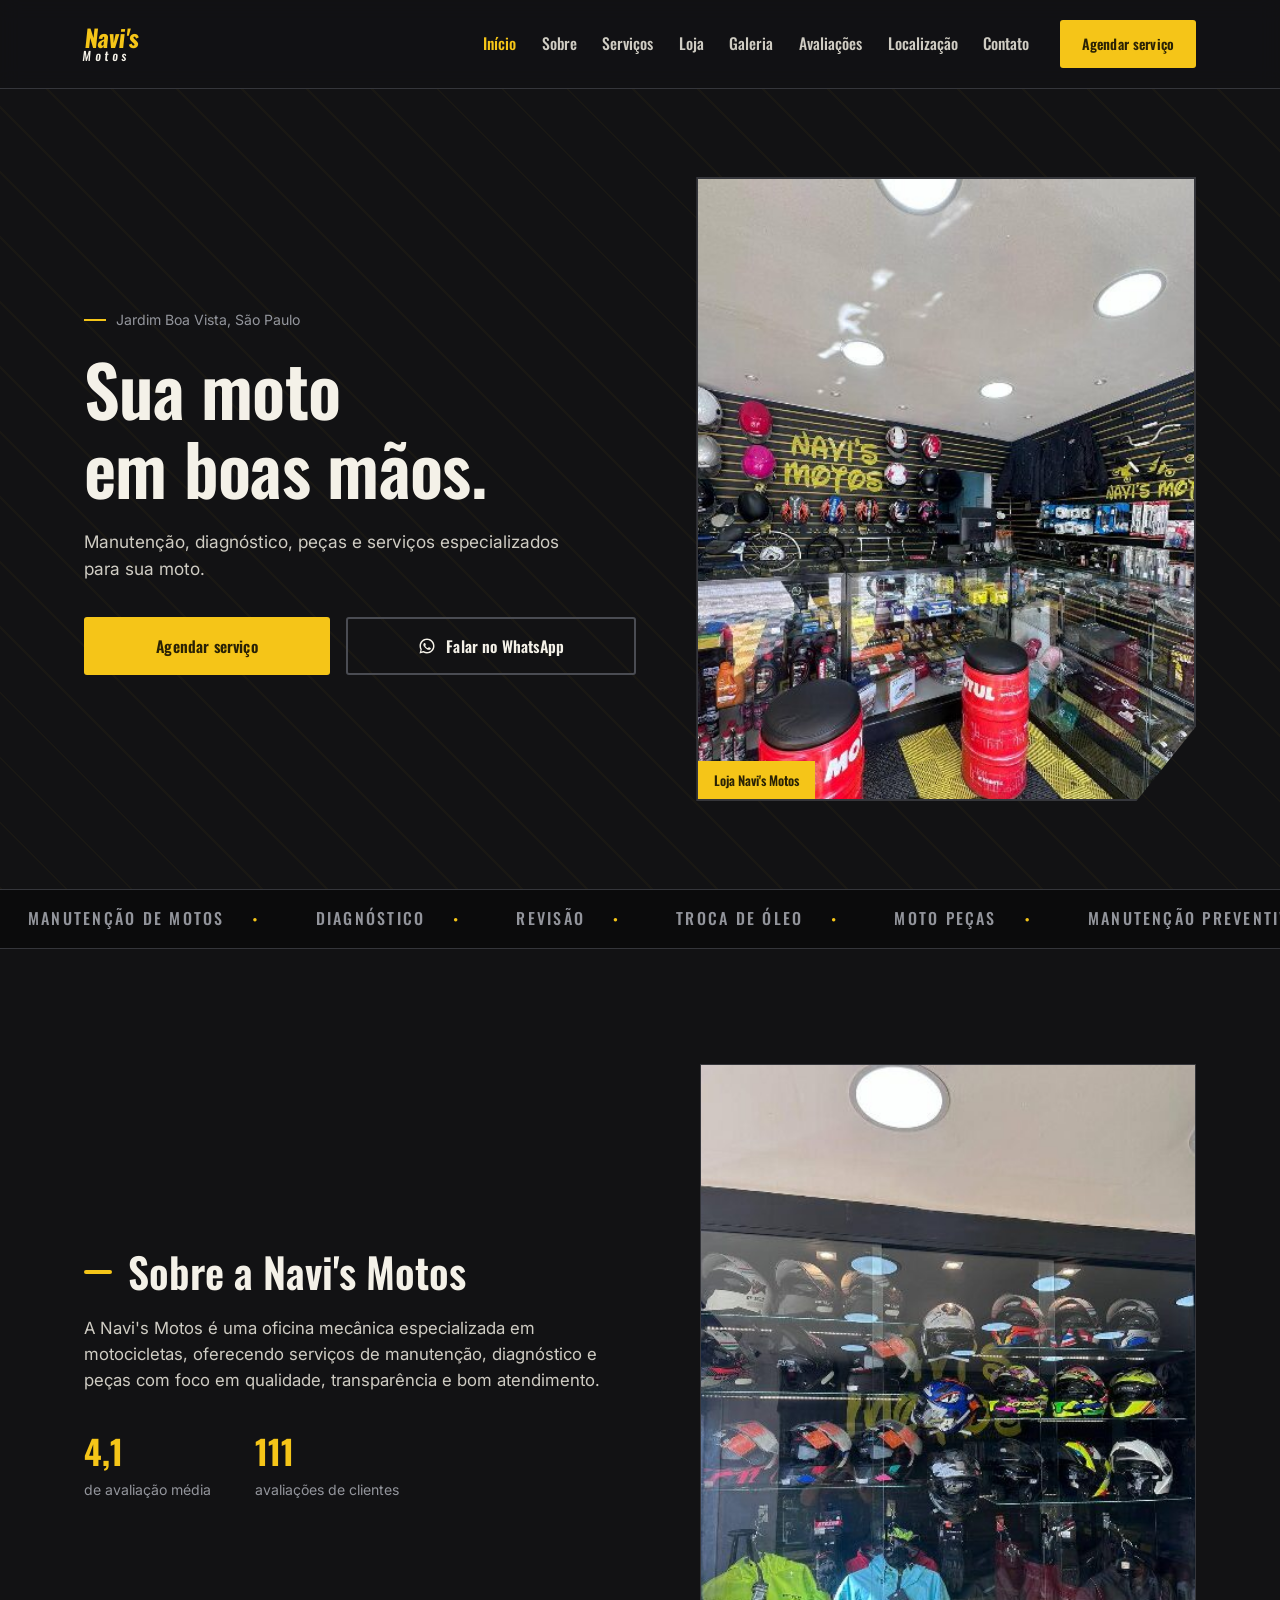
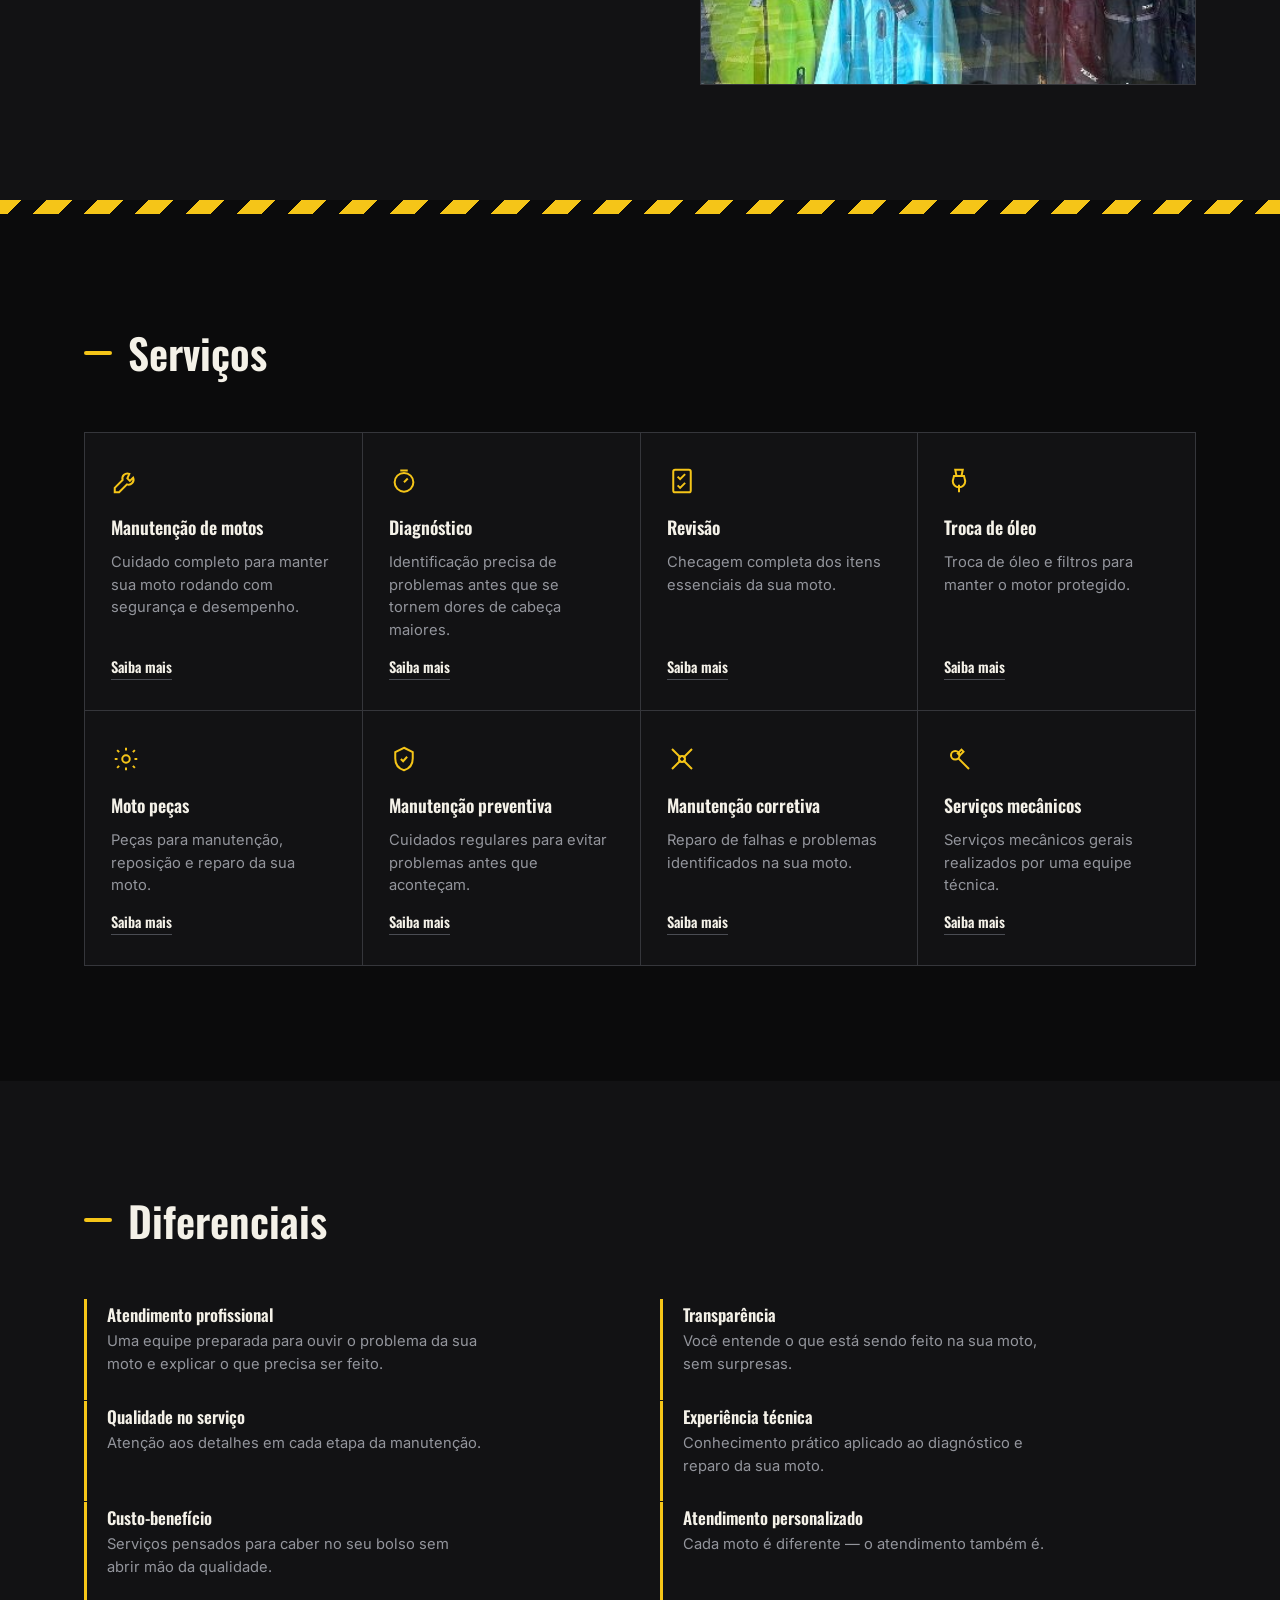
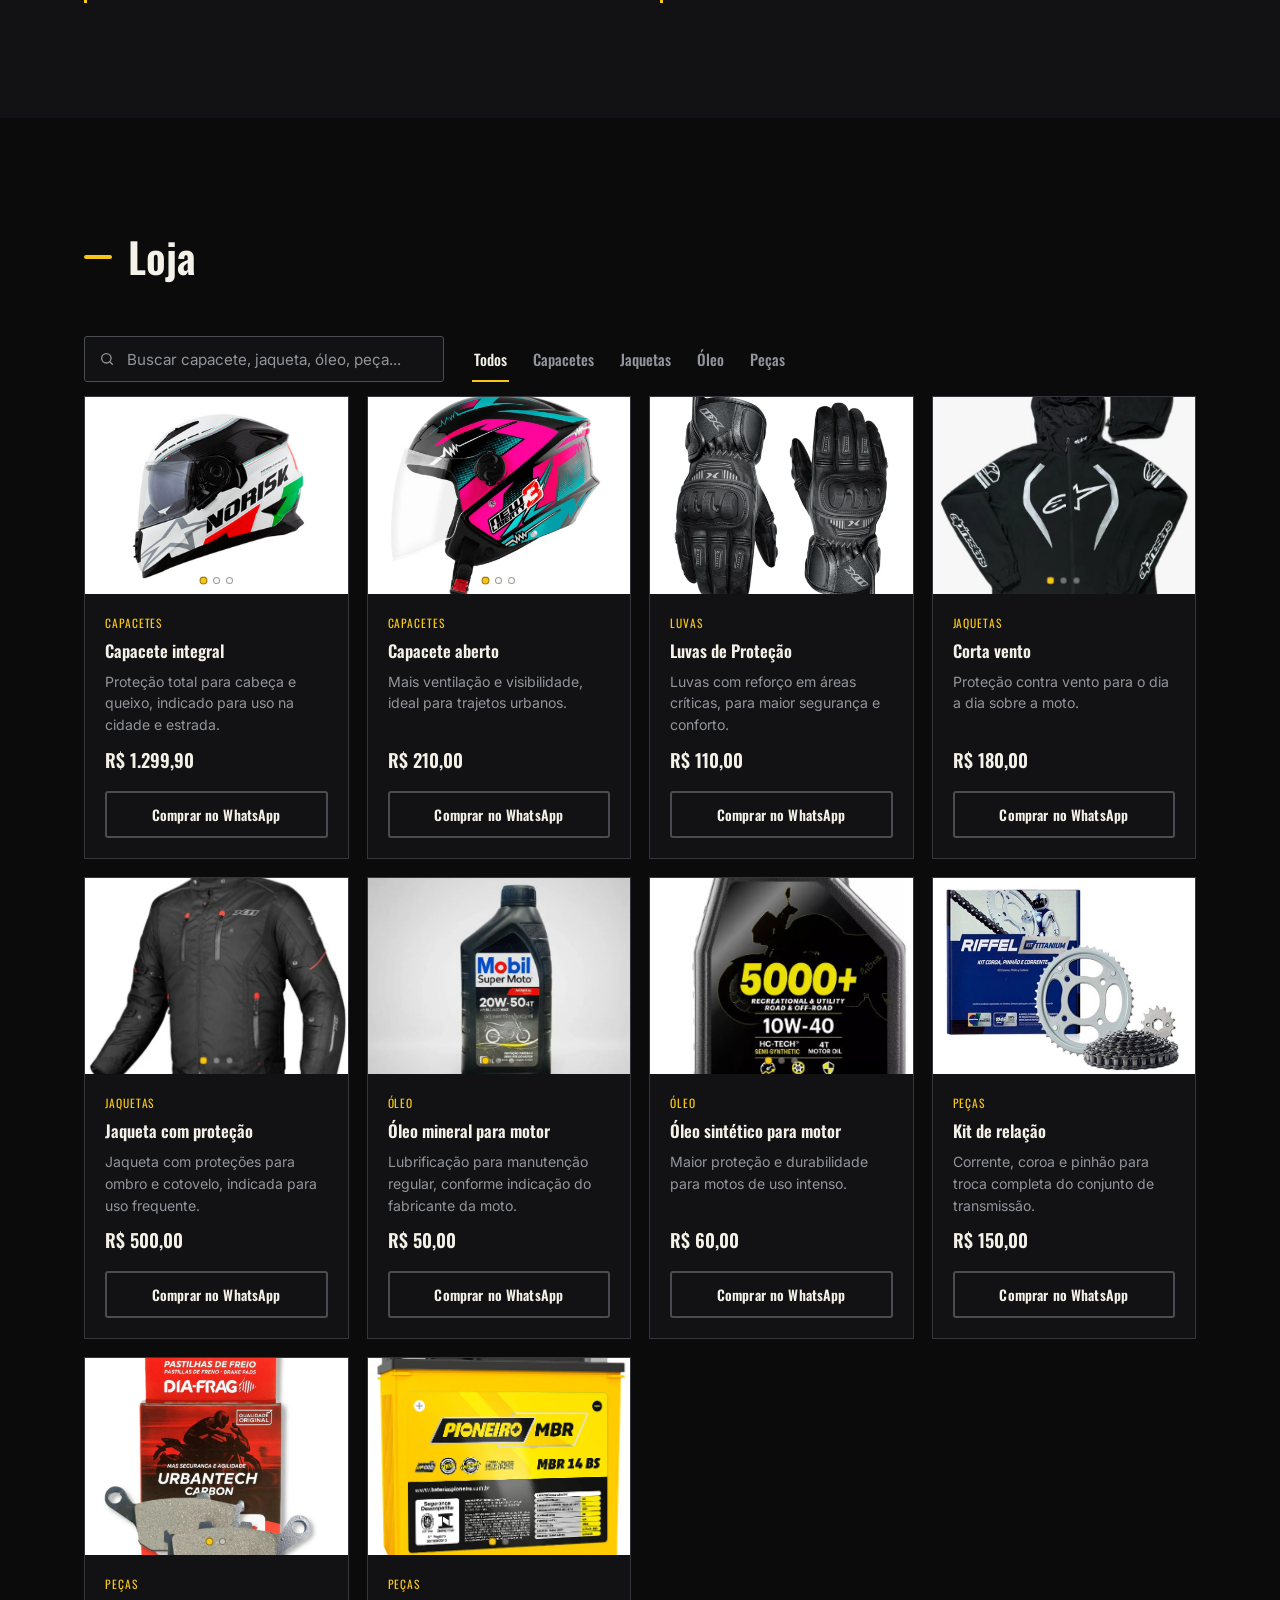
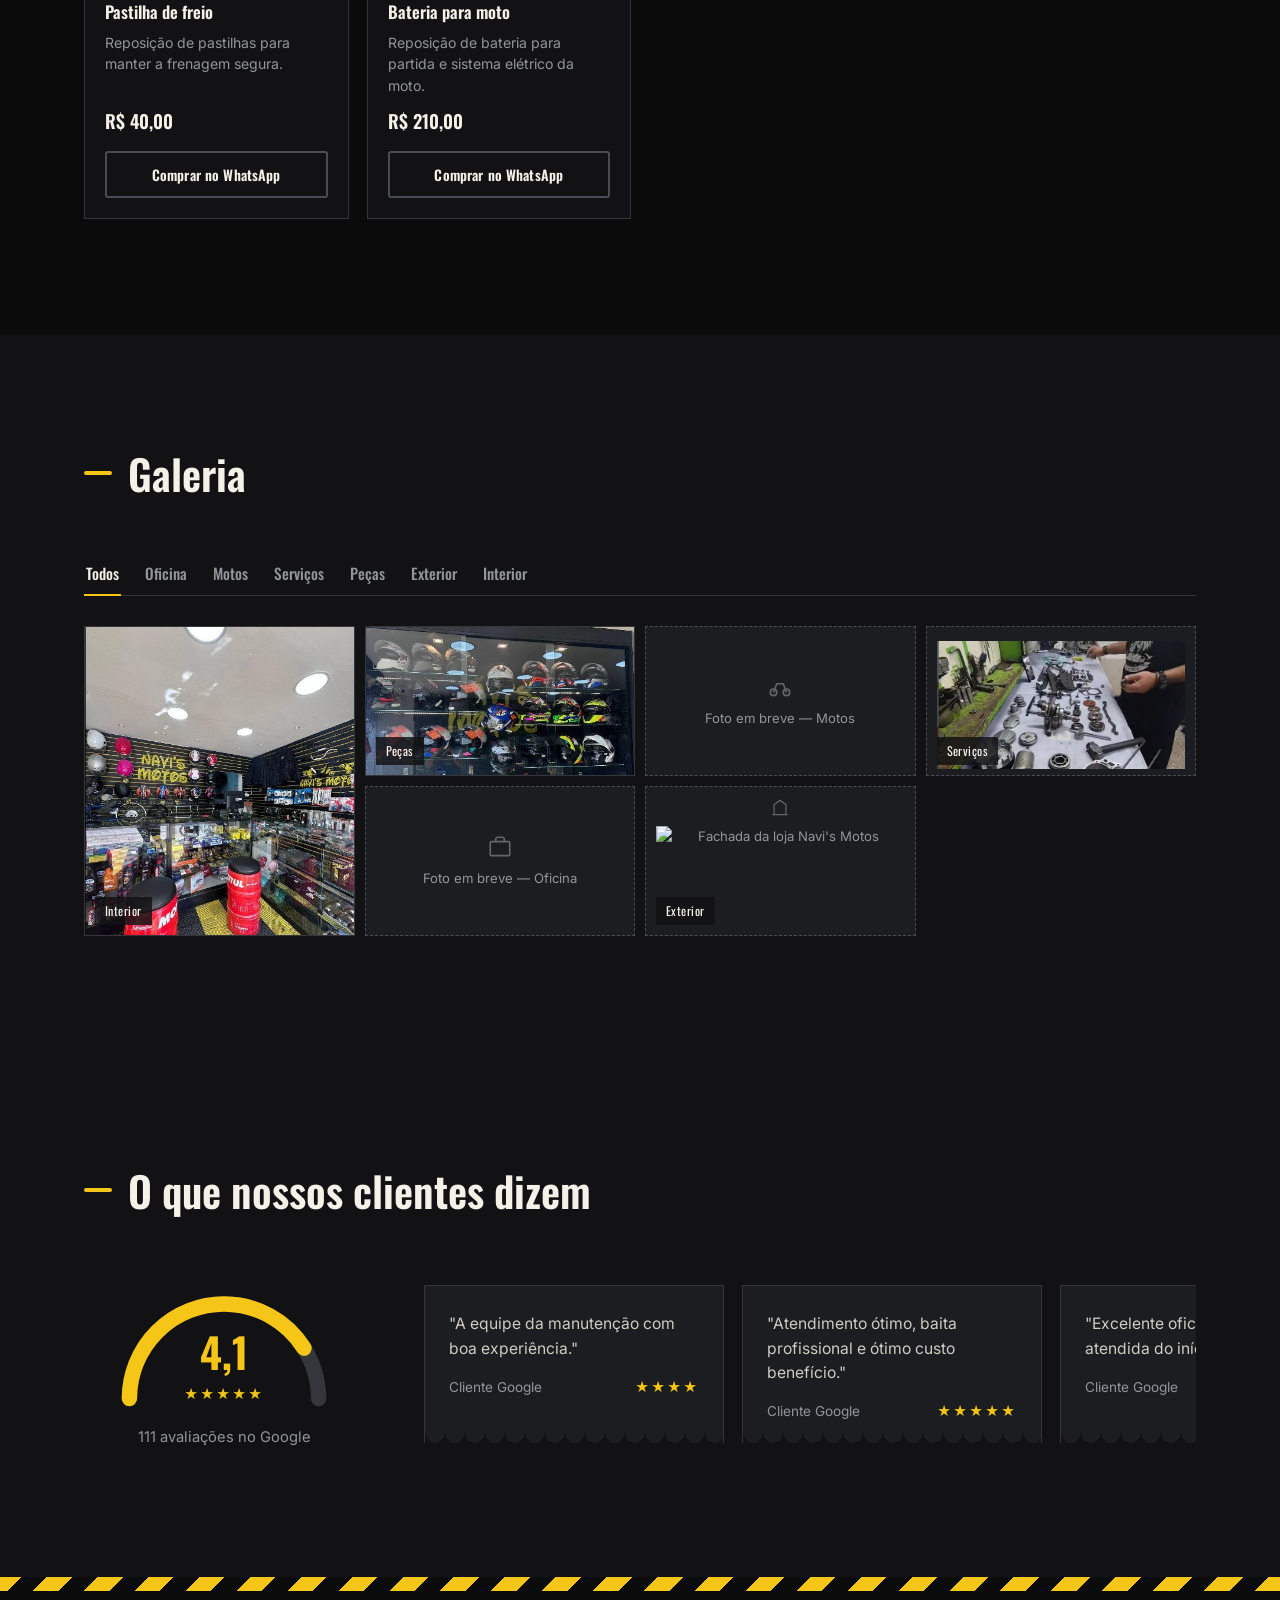
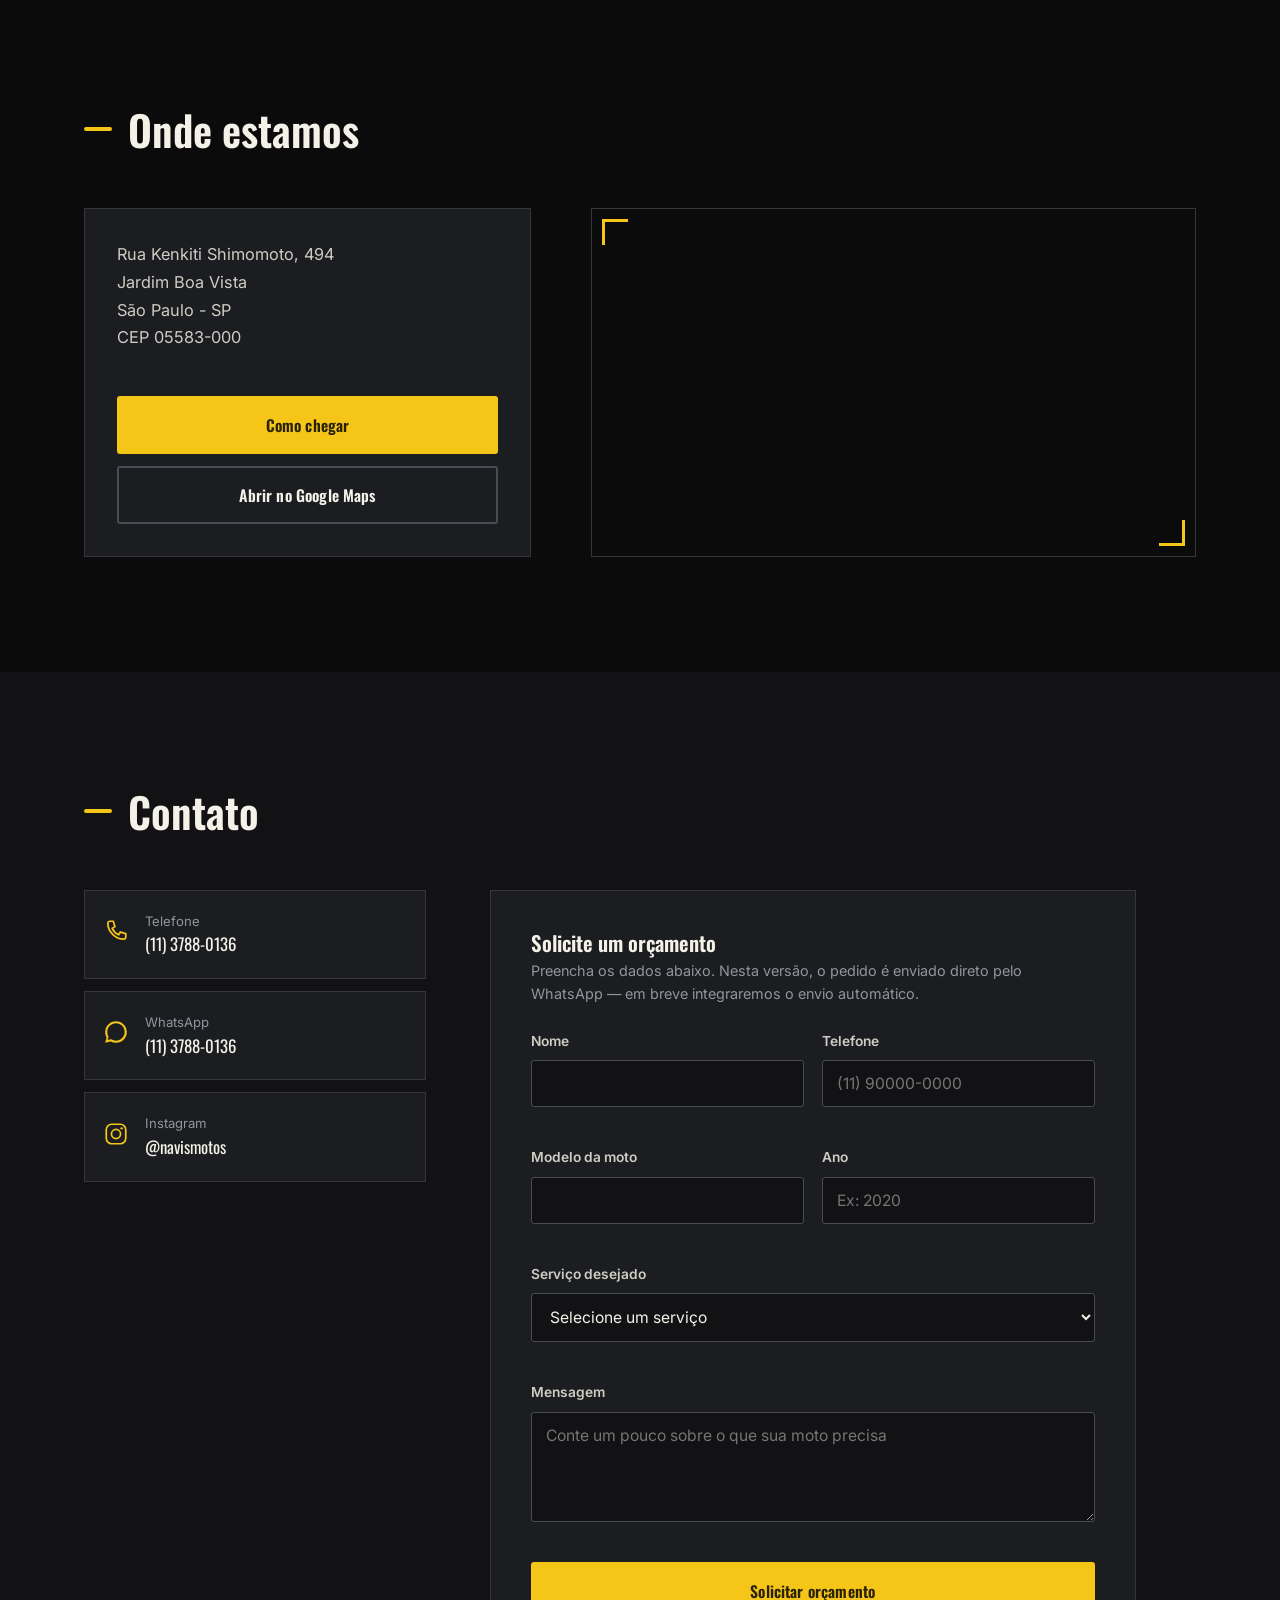
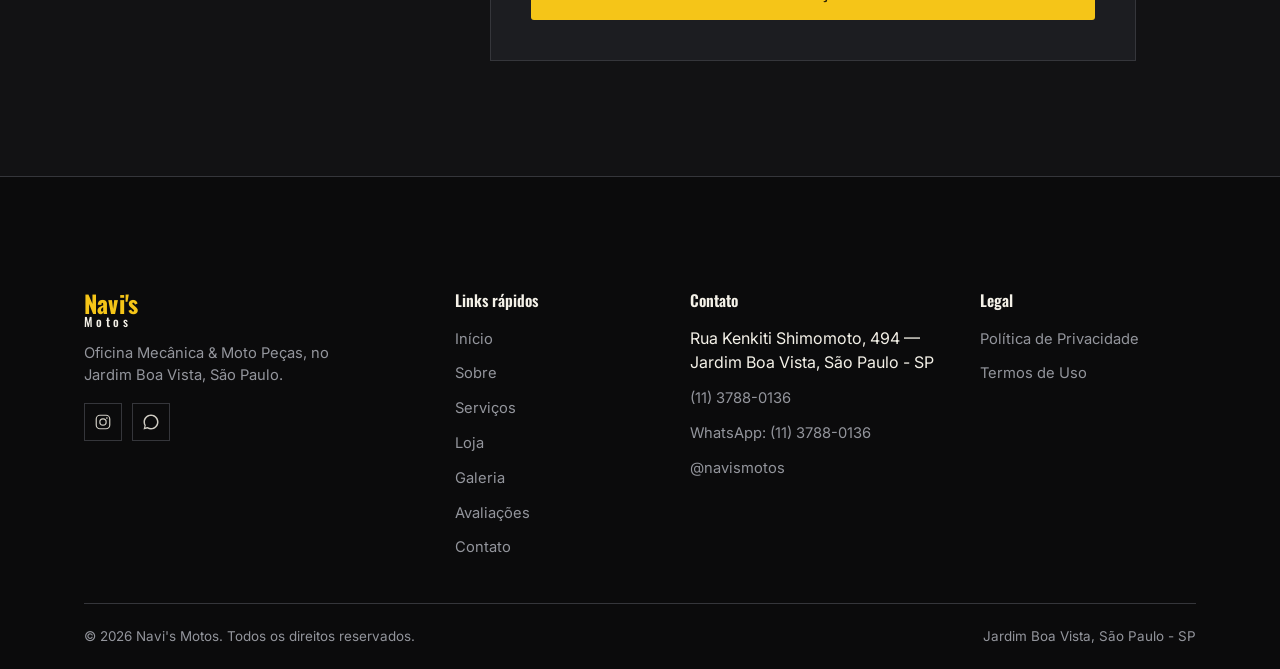
==== commit 95416375: "Atualização index" ====
--- a/index.html
+++ b/index.html
@@ -411,7 +411,7 @@
             <p class="review-ticket__quote">"A equipe da manutenção com boa experiência."</p>
             <div class="review-ticket__foot">
               <span class="review-ticket__author">Cliente Google</span>
-              <span class="review-ticket__stars" aria-label="Avaliação 5 de 5">★★★★★</span>
+              <span class="review-ticket__stars" aria-label="Avaliação 5 de 5">★★★★</span>
             </div>
           </article>
           <article class="review-ticket">
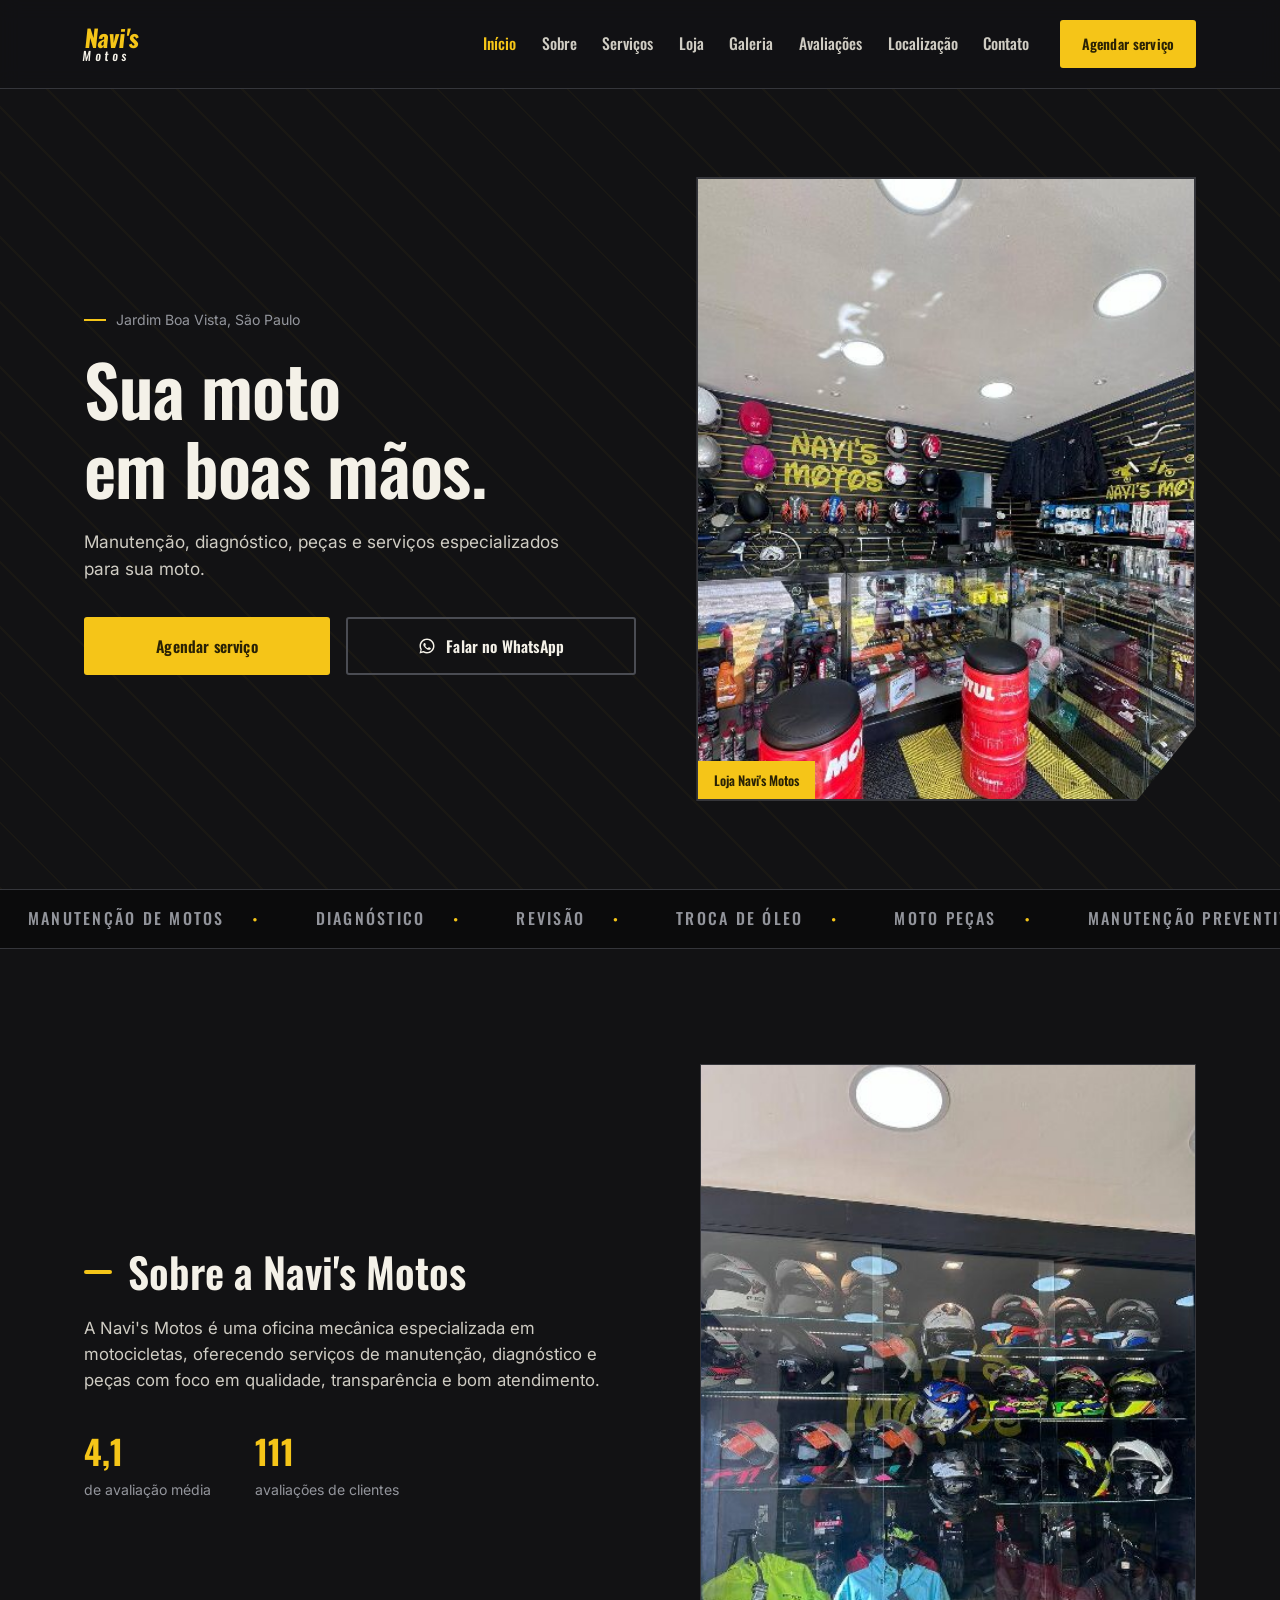
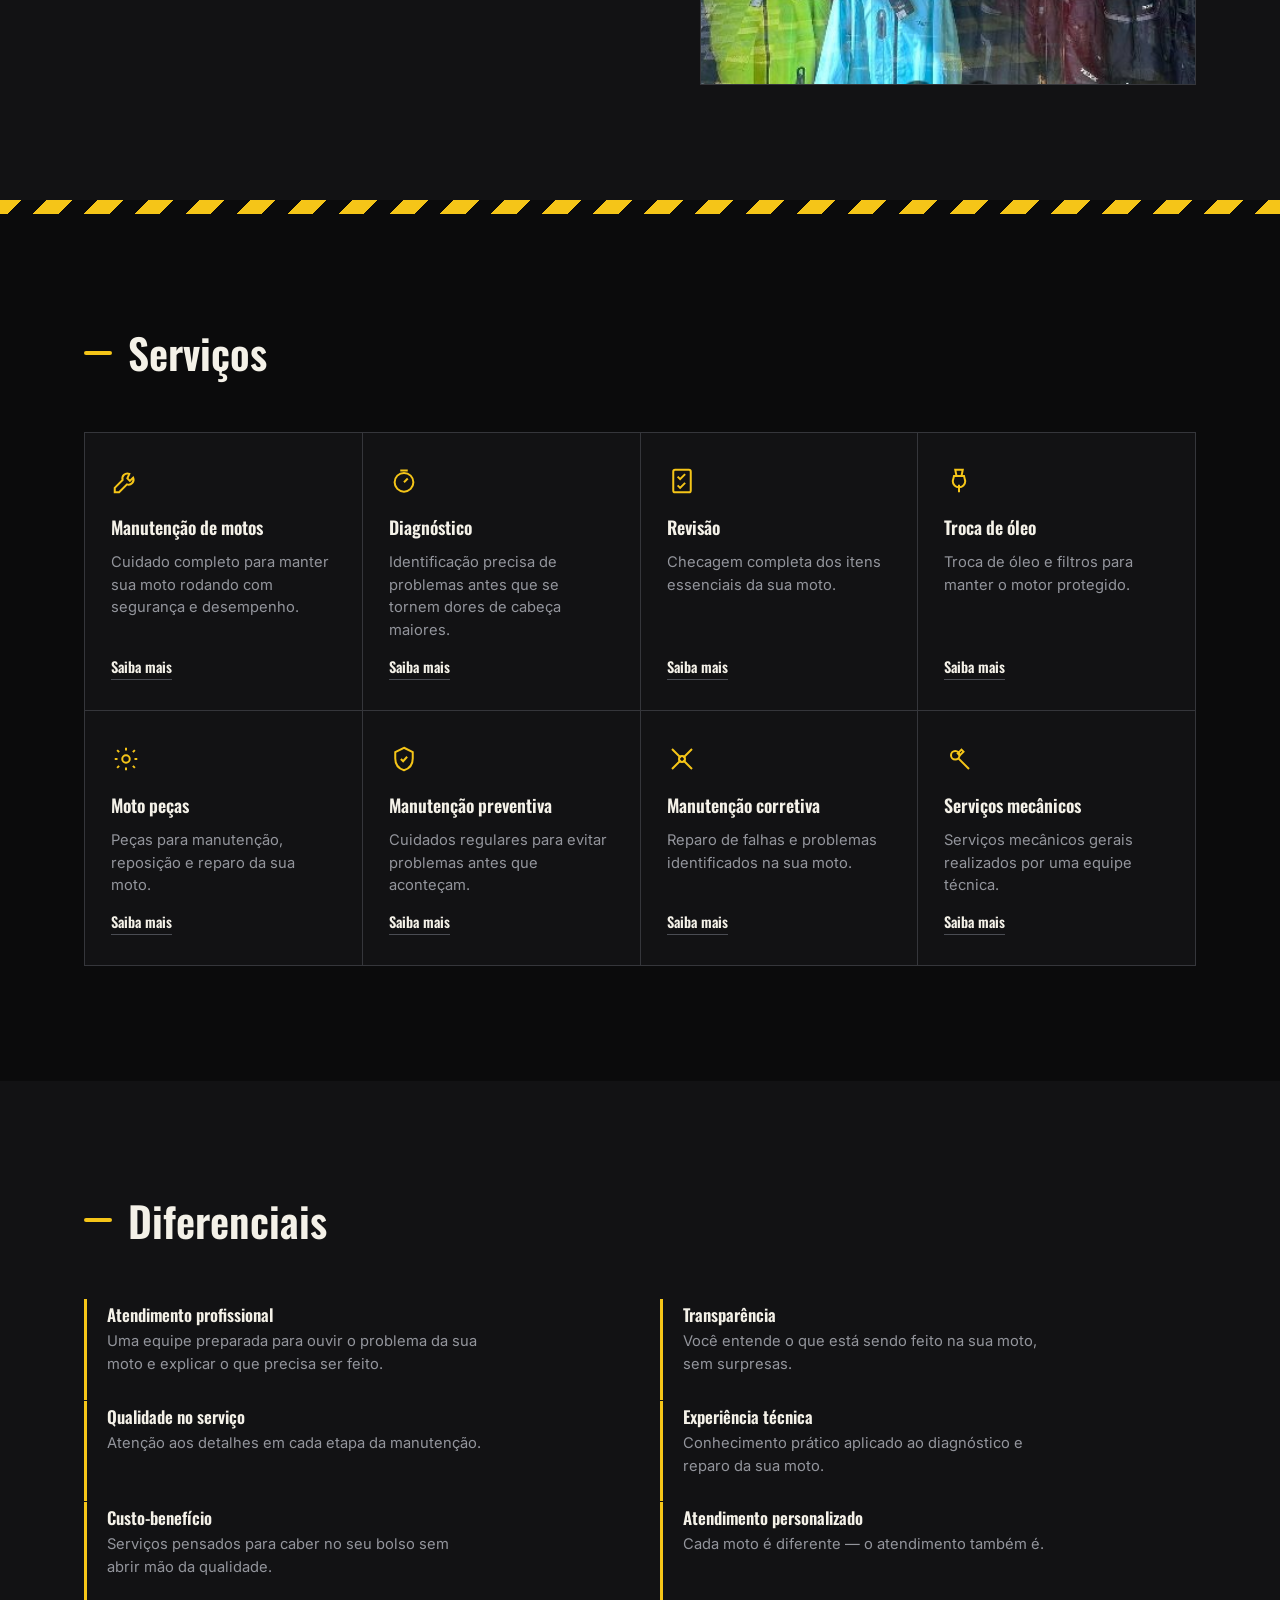
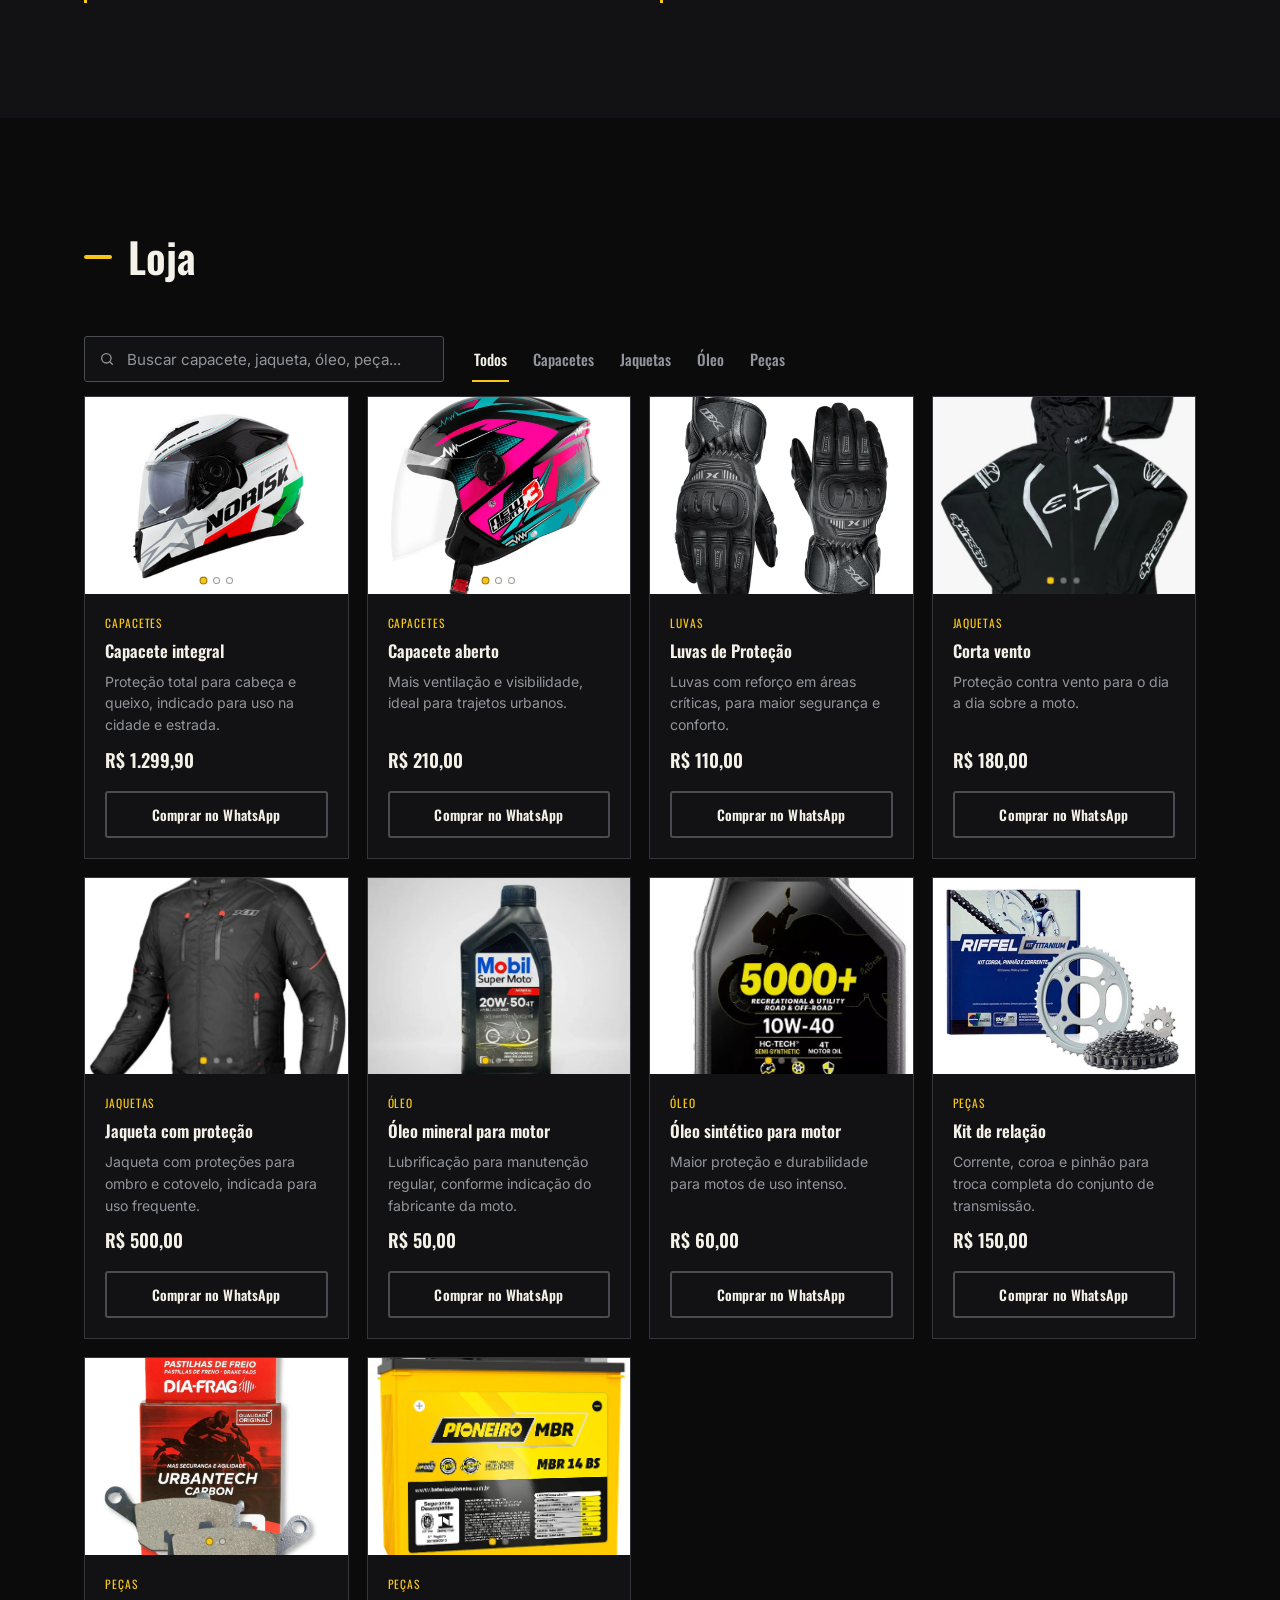
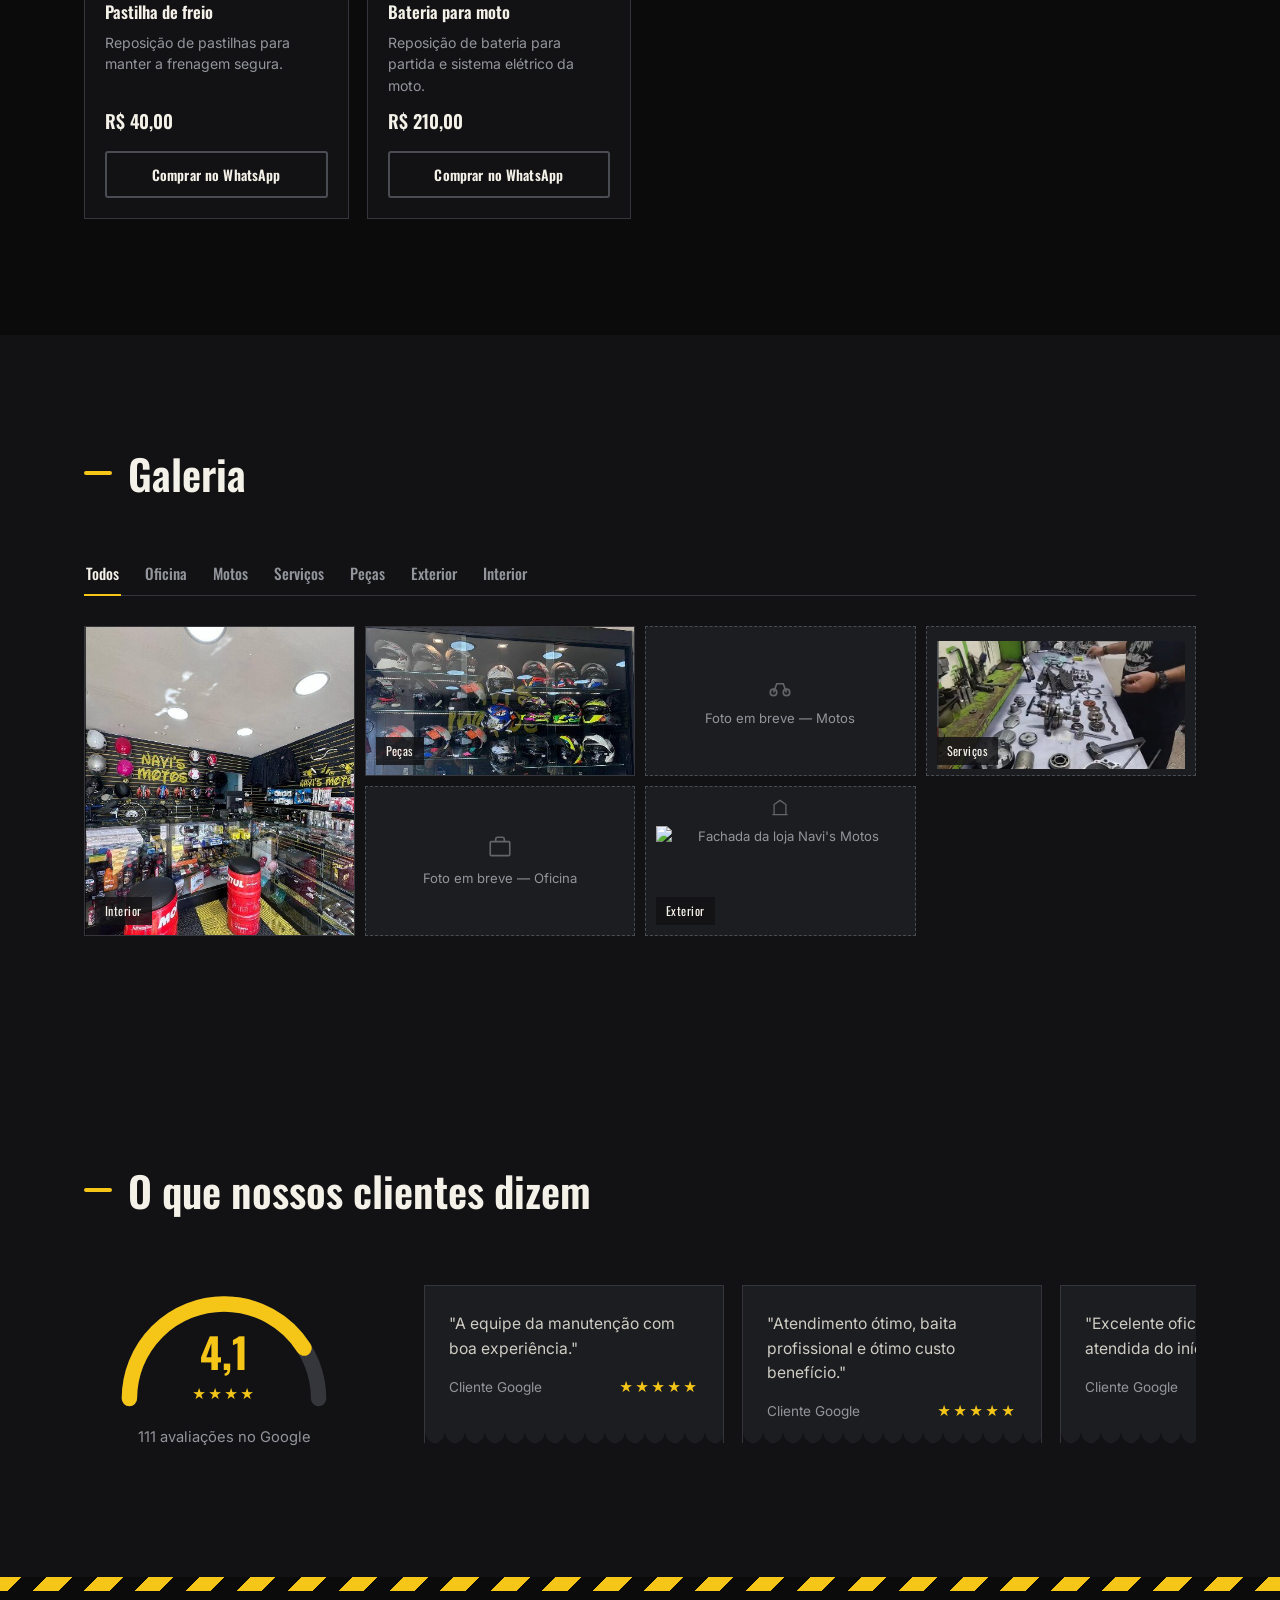
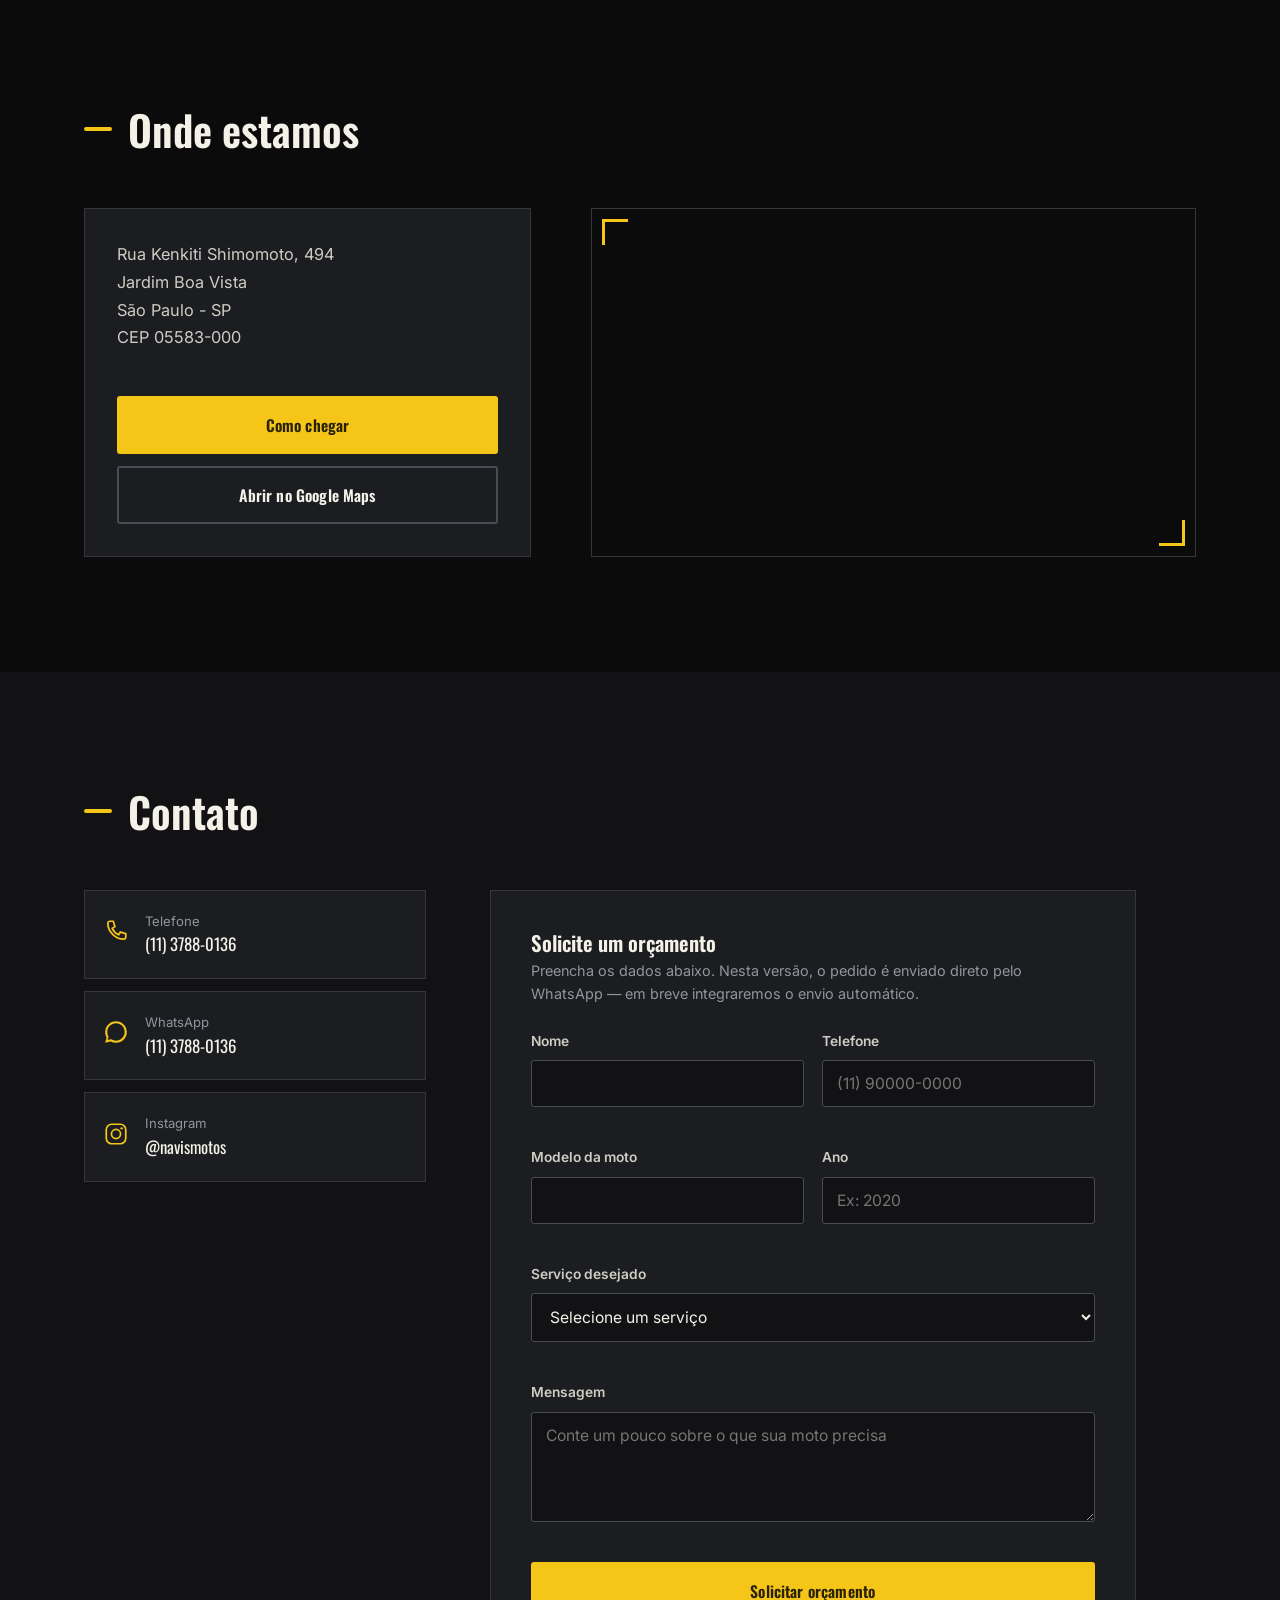
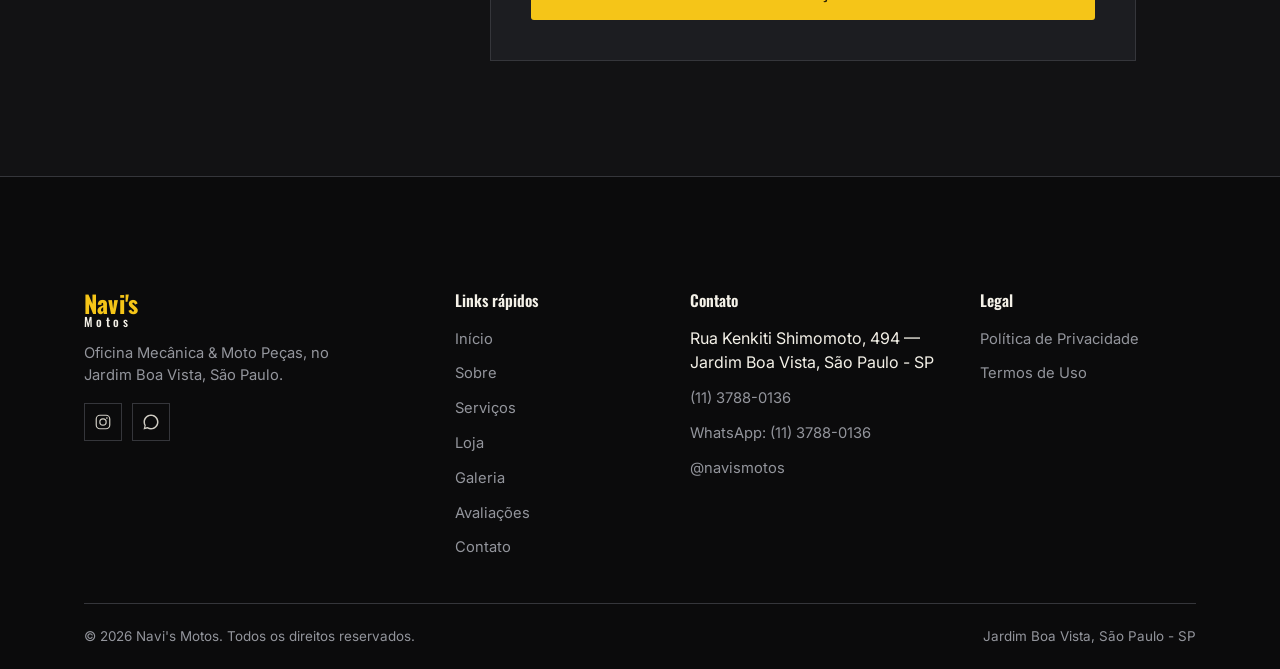
==== commit 7d103543: "Atualização index" ====
--- a/index.html
+++ b/index.html
@@ -400,7 +400,7 @@
             </svg>
             <div class="gauge__value">
               <span class="gauge__number">4,1</span>
-              <span class="review-ticket__stars" aria-label="Avaliação 4.1 de 5">★★★★★</span>
+              <span class="review-ticket__stars" aria-label="Avaliação 4.1 de 5">★★★★</span>
             </div>
           </div>
           <p class="gauge__count">111 avaliações no Google</p>
@@ -411,7 +411,7 @@
             <p class="review-ticket__quote">"A equipe da manutenção com boa experiência."</p>
             <div class="review-ticket__foot">
               <span class="review-ticket__author">Cliente Google</span>
-              <span class="review-ticket__stars" aria-label="Avaliação 5 de 5">★★★★</span>
+              <span class="review-ticket__stars" aria-label="Avaliação 5 de 5">★★★★★</span>
             </div>
           </article>
           <article class="review-ticket">
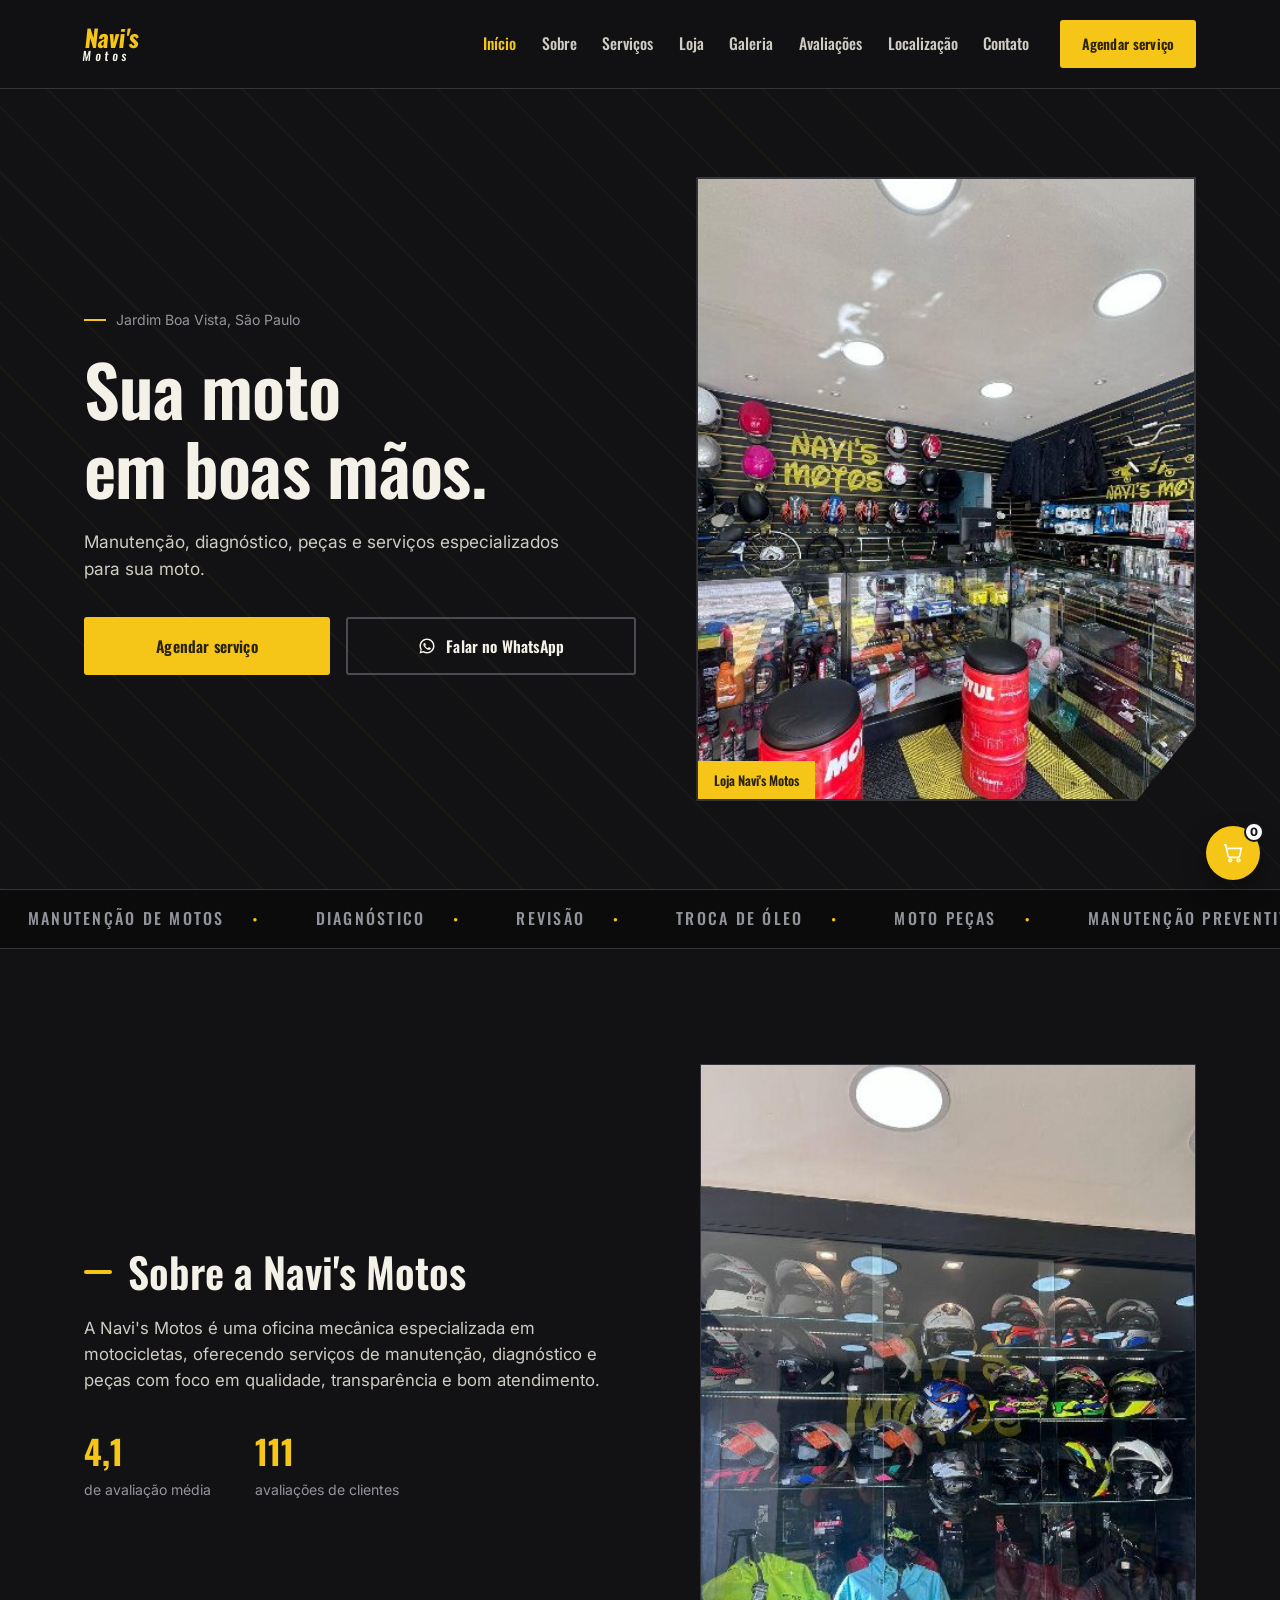
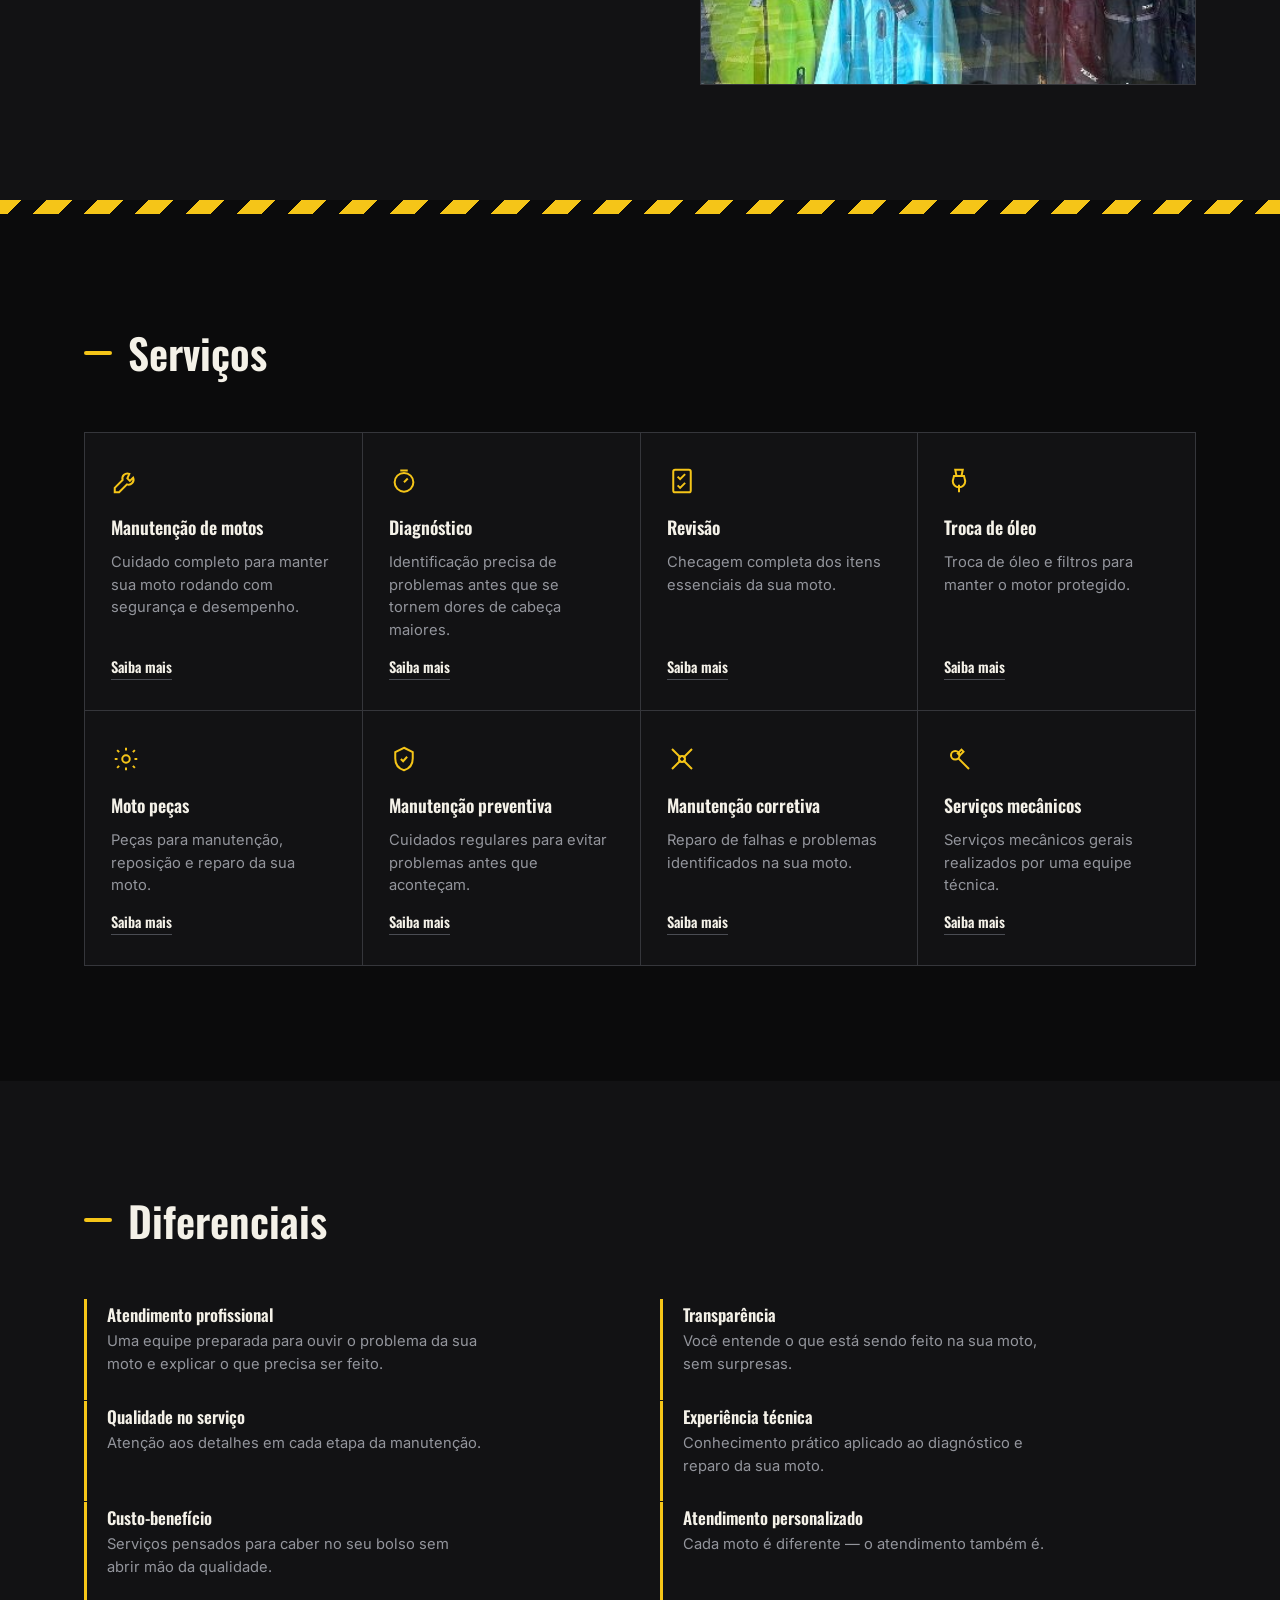
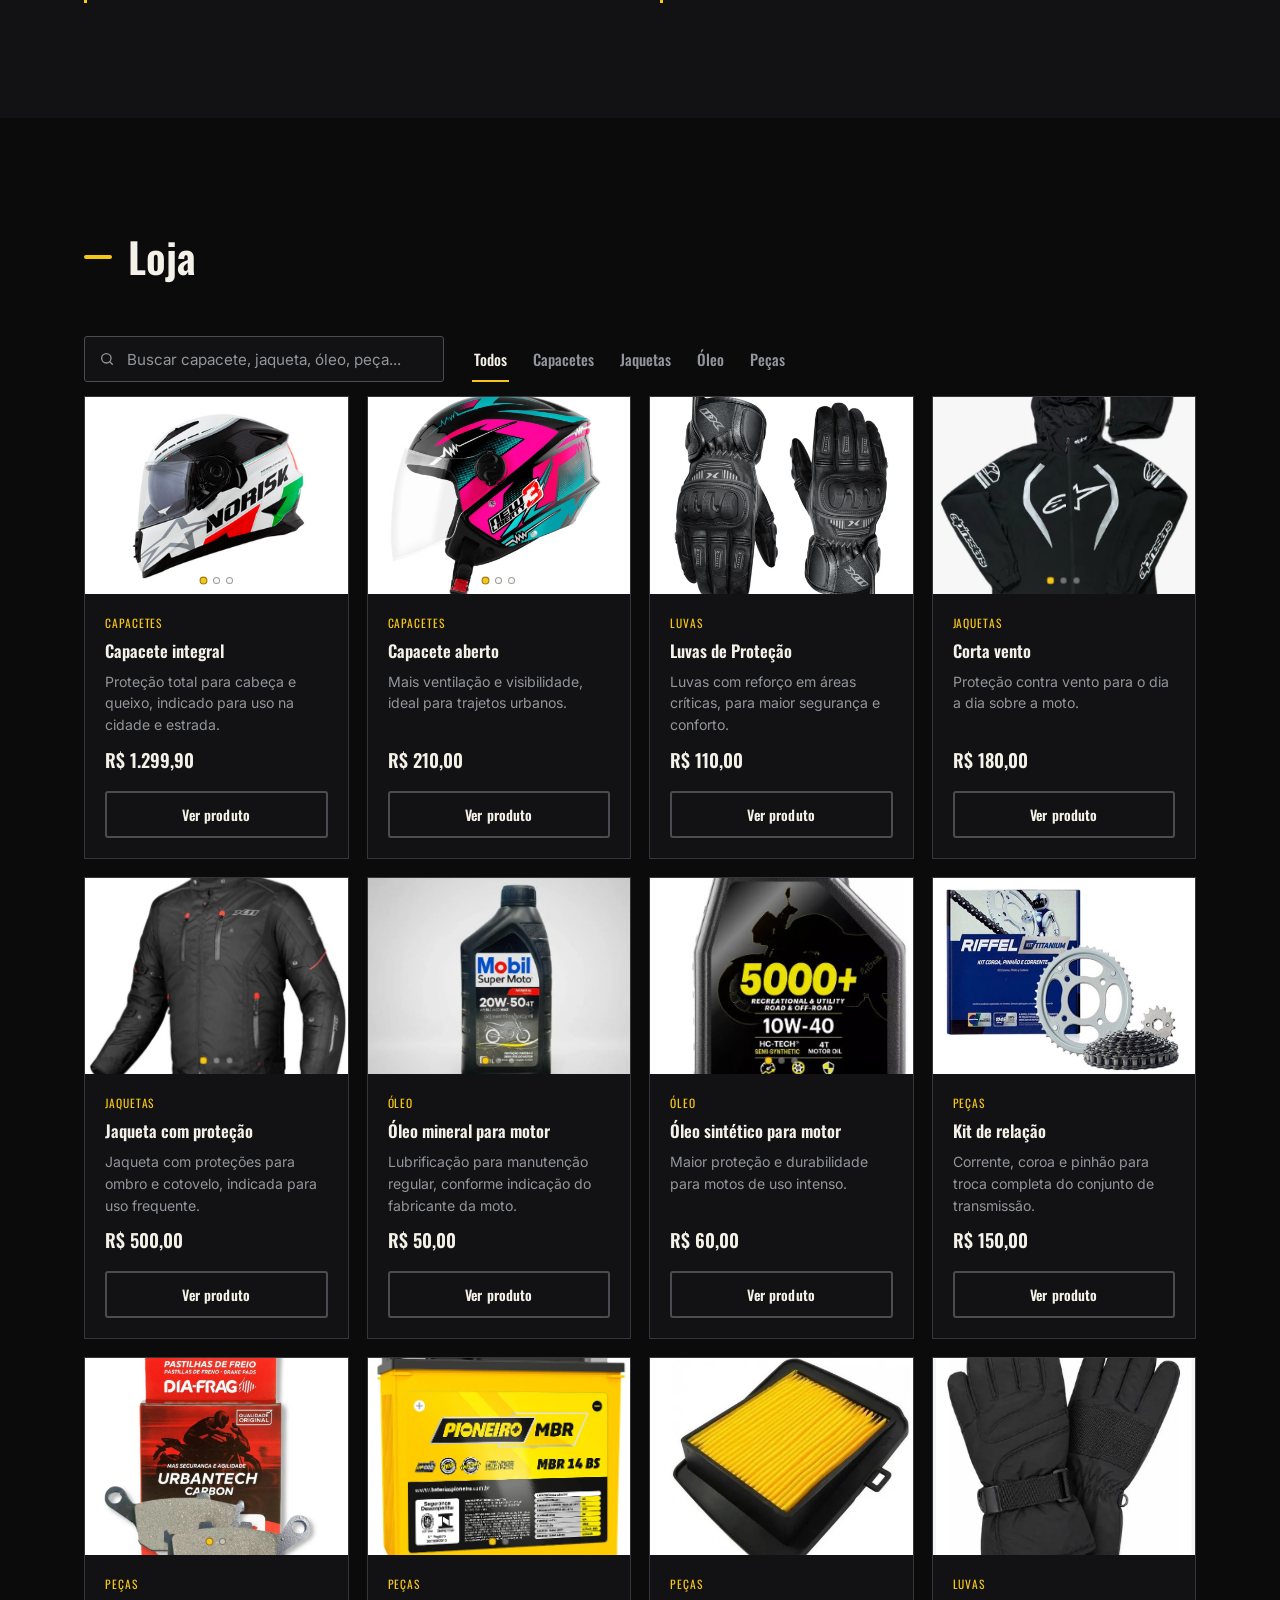
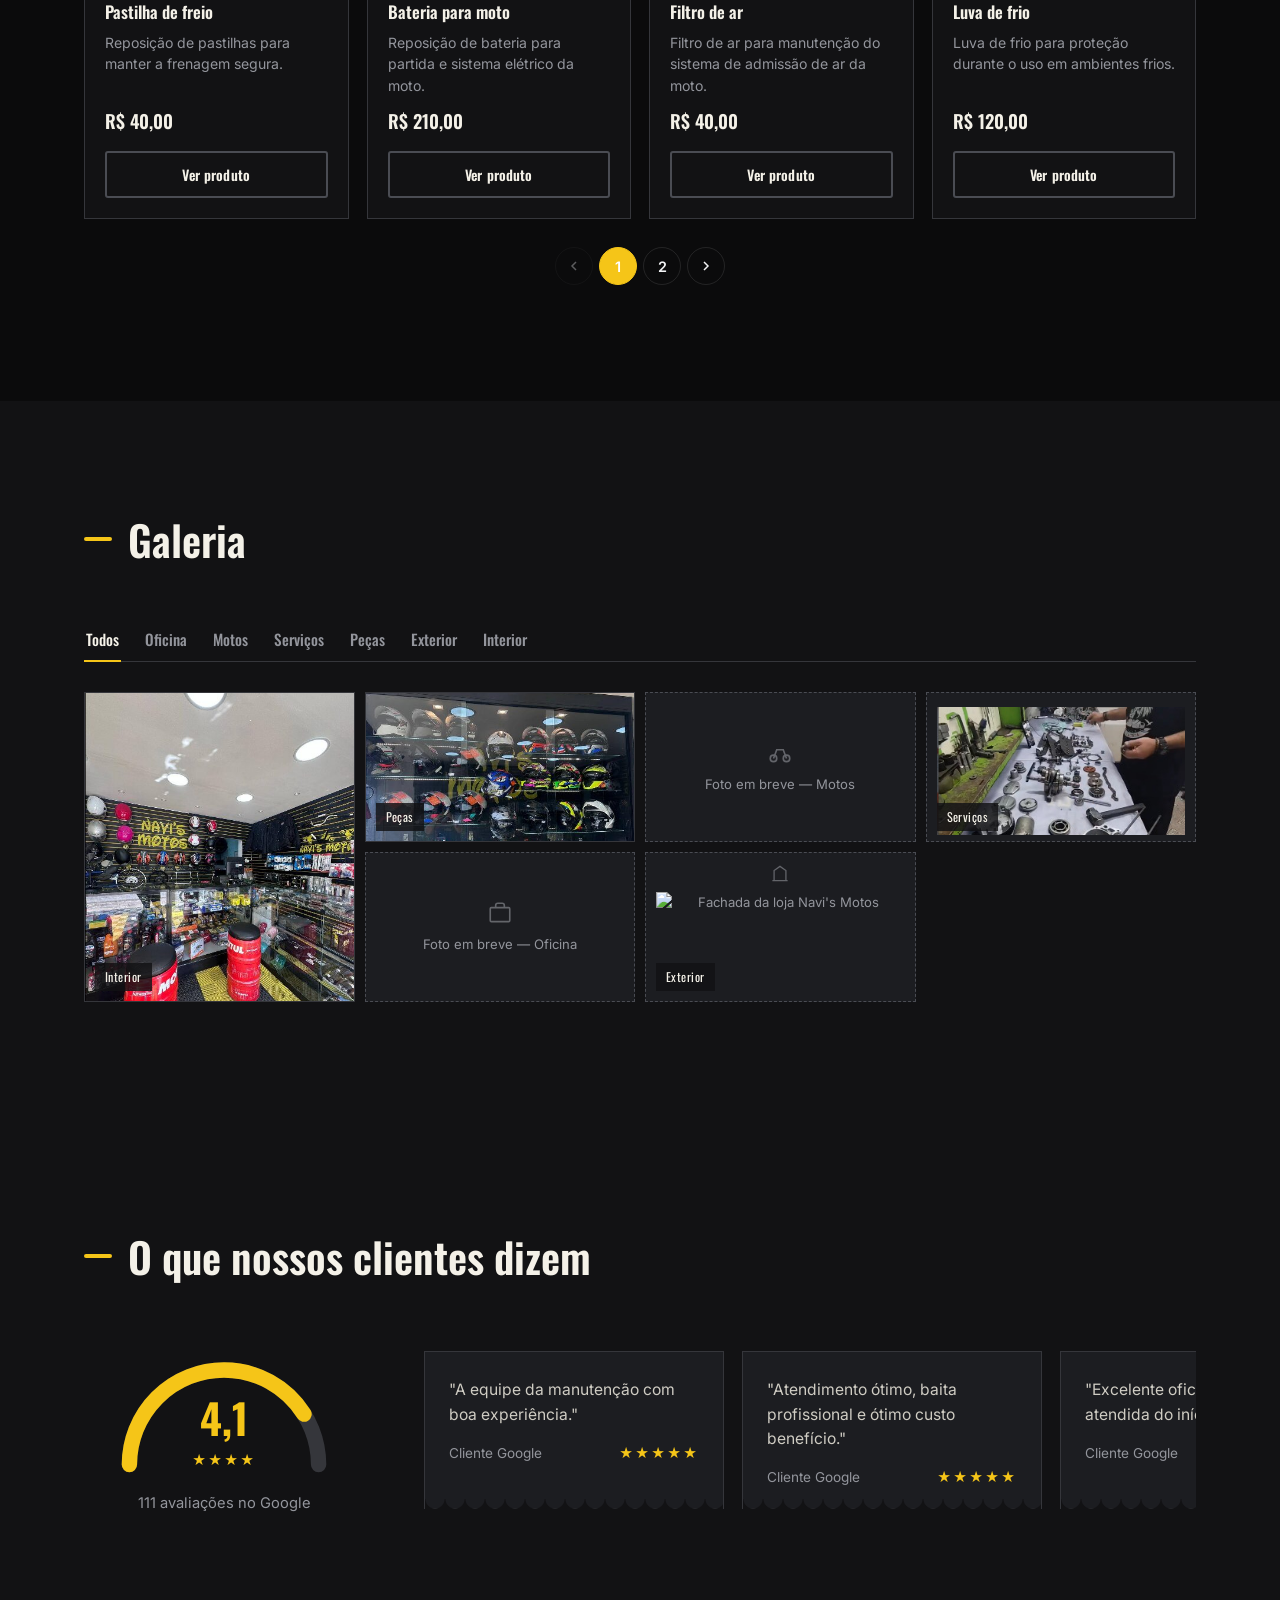
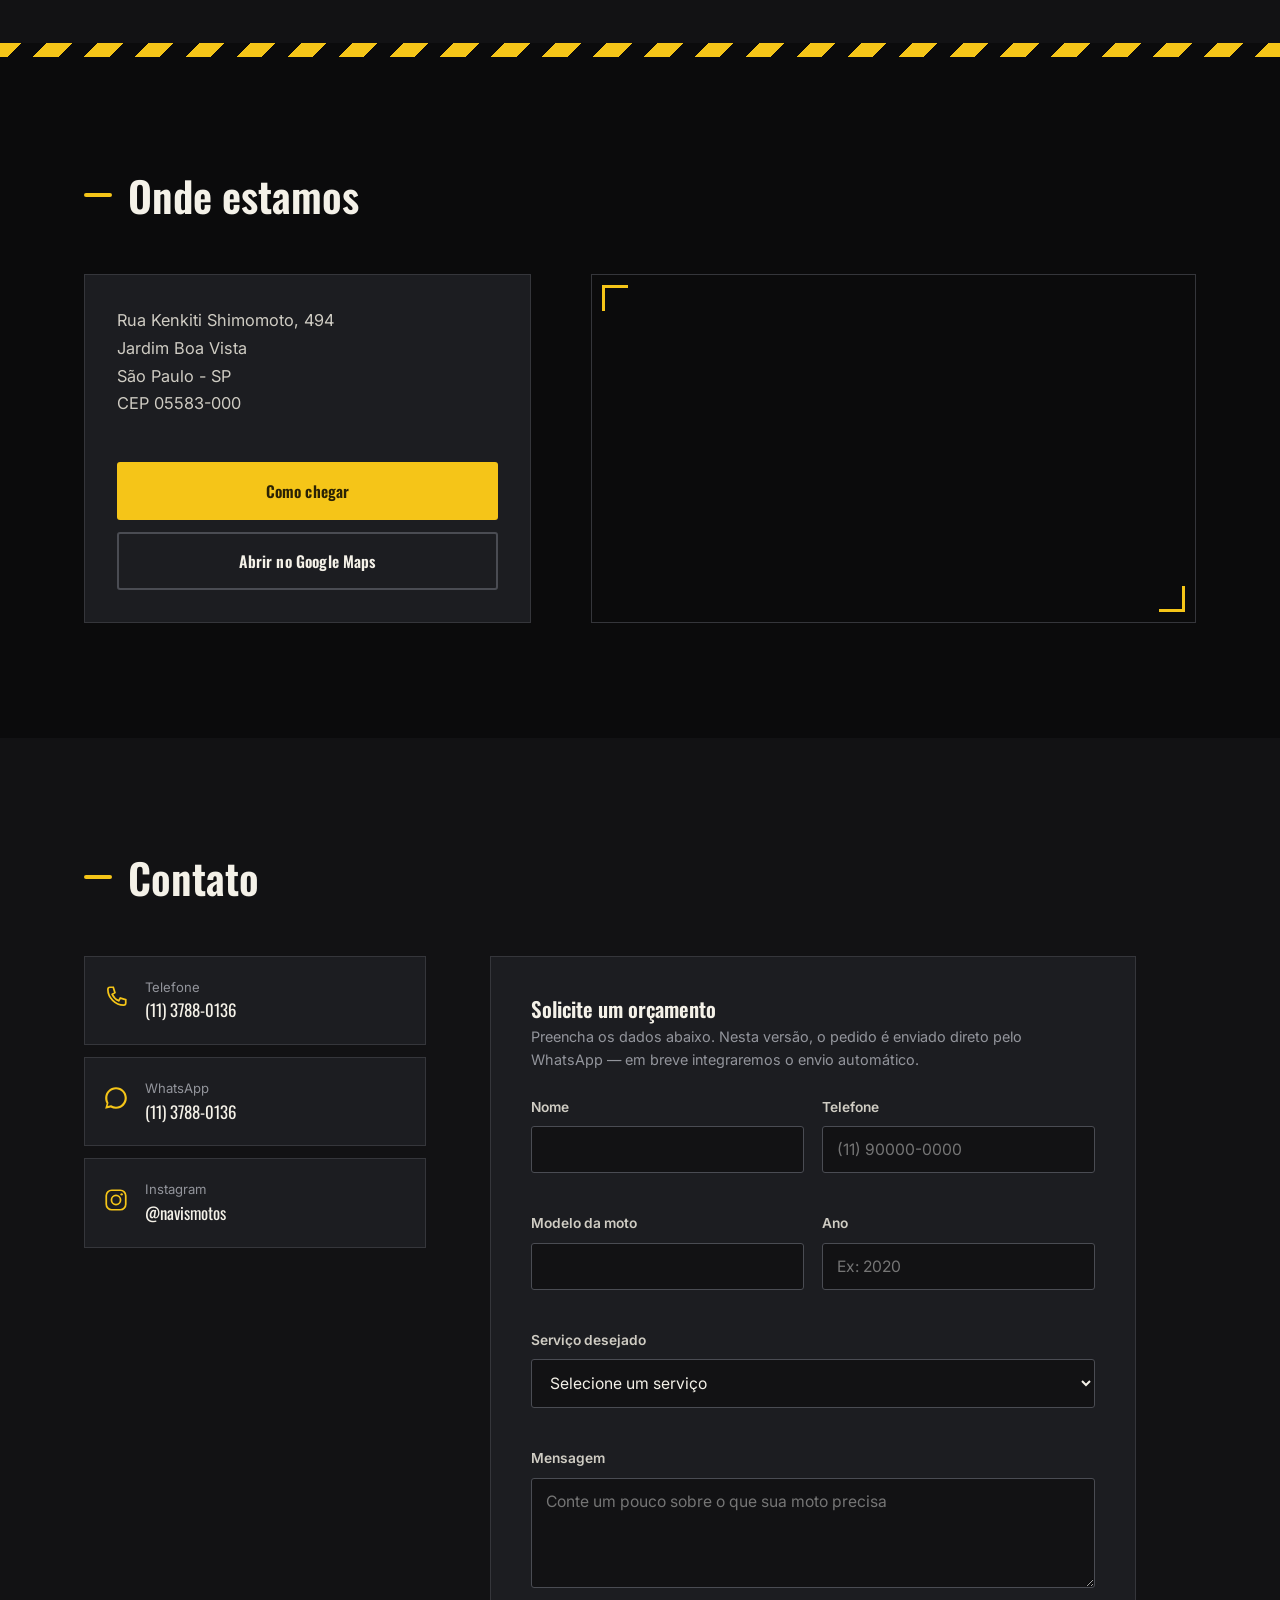
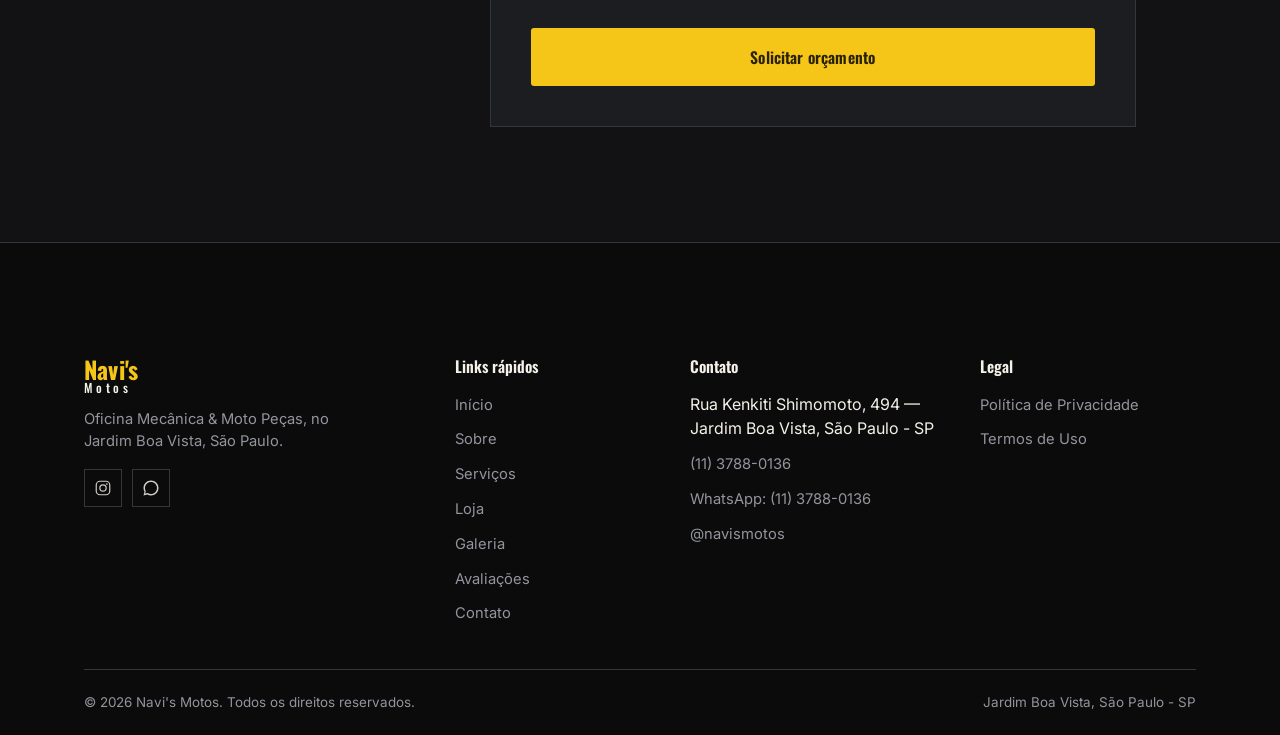
==== commit 83813de3: "Atualização index e criação do store-extra.css" ====
--- a/index.html
+++ b/index.html
@@ -19,6 +19,7 @@
 <link rel="stylesheet" href="css/style.css">
 <link rel="stylesheet" href="css/components.css">
 <link rel="stylesheet" href="css/responsive.css">
+<link rel="stylesheet" href="css/store-extra.css">
 
 <!-- Dados estruturados Schema.org — LocalBusiness / AutoRepair -->
 <script type="application/ld+json">
@@ -317,6 +318,8 @@
       <div class="store-grid" id="storeGrid"></div>
 
       <p class="store-empty" id="storeEmpty" hidden>Nenhum produto encontrado para essa busca.</p>
+
+      <nav class="store-pagination" id="storePagination" aria-label="Páginas de produtos"></nav>
     </div>
   </section>
 
@@ -381,6 +384,59 @@
       <svg width="20" height="20" viewBox="0 0 24 24" fill="none" stroke="currentColor" stroke-width="2.2"><path d="M9 6l6 6-6 6"/></svg>
     </button>
     <div class="lightbox__count" id="lightboxCount"></div>
+  </div>
+
+  <!-- Modal de produto (foto + descrição + adicionar ao carrinho) -->
+  <div class="product-modal" id="productModal" role="dialog" aria-modal="true" aria-label="Detalhes do produto">
+    <div class="product-modal__overlay" id="productModalOverlay"></div>
+    <div class="product-modal__panel">
+      <button class="product-modal__close" id="productModalClose" aria-label="Fechar">&times;</button>
+      <div class="product-modal__media">
+        <div class="product-modal__media-inner" id="productModalMedia"></div>
+        <div class="product-modal__dots" id="productModalDots"></div>
+      </div>
+      <div class="product-modal__body">
+        <span class="product-modal__tag" id="productModalTag"></span>
+        <h3 class="product-modal__title" id="productModalTitle"></h3>
+        <p class="product-modal__desc" id="productModalDesc"></p>
+        <div class="product-modal__price" id="productModalPrice"></div>
+        <div class="product-modal__qty">
+          <span class="product-modal__qty-label">Quantidade</span>
+          <div class="product-modal__qty-controls">
+            <button class="product-modal__qty-btn" id="productModalQtyMinus" aria-label="Diminuir quantidade">&minus;</button>
+            <span class="product-modal__qty-value" id="productModalQtyValue">1</span>
+            <button class="product-modal__qty-btn" id="productModalQtyPlus" aria-label="Aumentar quantidade">+</button>
+          </div>
+        </div>
+        <button class="btn btn--primary btn--block product-modal__add" id="productModalAdd">Adicionar ao carrinho</button>
+      </div>
+    </div>
+  </div>
+
+  <!-- Botão flutuante do carrinho -->
+  <button class="cart-fab" id="cartFab" aria-label="Abrir carrinho de compras">
+    <svg width="22" height="22" viewBox="0 0 24 24" fill="none" stroke="currentColor" stroke-width="1.8"><circle cx="9" cy="20" r="1.5"/><circle cx="18" cy="20" r="1.5"/><path d="M2 3h2l2.6 12.2a2 2 0 0 0 2 1.6h8.8a2 2 0 0 0 2-1.6L21 7H6"/></svg>
+    <span class="cart-fab__badge" id="cartBadge" hidden>0</span>
+  </button>
+
+  <!-- Carrinho -->
+  <div class="cart-drawer" id="cartDrawer" role="dialog" aria-modal="true" aria-label="Carrinho de compras">
+    <div class="cart-drawer__overlay" id="cartDrawerOverlay"></div>
+    <div class="cart-drawer__panel">
+      <div class="cart-drawer__head">
+        <h3>Seu carrinho</h3>
+        <button class="cart-drawer__close" id="cartDrawerClose" aria-label="Fechar carrinho">&times;</button>
+      </div>
+      <div class="cart-drawer__list" id="cartDrawerList"></div>
+      <p class="cart-drawer__empty" id="cartDrawerEmpty">Seu carrinho está vazio.</p>
+      <div class="cart-drawer__foot">
+        <div class="cart-drawer__total">
+          <span>Total</span>
+          <strong id="cartDrawerTotal">R$ 0,00</strong>
+        </div>
+        <button class="btn btn--primary btn--block" id="cartWhatsBtn">Comprar pelo WhatsApp</button>
+      </div>
+    </div>
   </div>
 
   <!-- ===================== AVALIAÇÕES ===================== -->
@@ -645,4 +701,4 @@
 <script src="js/store.js"></script>
 <script src="js/main.js"></script>
 </body>
-</html>
+</html>
--- a/css/store-extra.css
+++ b/css/store-extra.css
@@ -0,0 +1,421 @@
+/* ==========================================================================
+   NAVI'S MOTOS — store-extra.css
+   Paginação da loja, modal "Ver produto" e carrinho de compras.
+
+   As cores abaixo usam variáveis próprias (--store-*) com um valor de
+   fallback, para não depender de variáveis do restante do site. Se quiser
+   que tudo fique idêntico à identidade visual do site, basta ajustar os
+   valores logo abaixo (ou apontar --store-accent etc. para as variáveis
+   que já existem em css/style.css).
+   ========================================================================== */
+
+:root{
+  --store-bg: #14161a;
+  --store-panel: #1c1f25;
+  --store-border: rgba(255,255,255,0.10);
+  --store-text: #f3f4f6;
+  --store-text-muted: #a3a8b3;
+  --store-accent: #f5c518;
+  --store-accent-contrast: #ffffff;
+  --store-radius: 14px;
+  --store-shadow: 0 20px 50px rgba(0,0,0,0.45);
+}
+
+/* ----- Paginação da loja ----- */
+.store-pagination{
+  display: flex;
+  flex-wrap: wrap;
+  align-items: center;
+  justify-content: center;
+  gap: 6px;
+  margin-top: 28px;
+}
+.store-pagination[hidden]{ display: none; }
+
+.store-pagination__num,
+.store-pagination__arrow{
+  min-width: 38px;
+  height: 38px;
+  padding: 0 10px;
+  display: inline-flex;
+  align-items: center;
+  justify-content: center;
+  border-radius: 999px;
+  border: 1px solid var(--store-border);
+  background: transparent;
+  color: var(--store-text);
+  font-size: 0.9rem;
+  font-weight: 600;
+  cursor: pointer;
+  transition: background .18s ease, border-color .18s ease, color .18s ease, transform .12s ease;
+}
+.store-pagination__num:hover,
+.store-pagination__arrow:hover:not(:disabled){
+  border-color: var(--store-accent);
+  color: var(--store-accent);
+}
+.store-pagination__num.is-active{
+  background: var(--store-accent);
+  border-color: var(--store-accent);
+  color: var(--store-accent-contrast);
+}
+.store-pagination__arrow:disabled{
+  opacity: 0.35;
+  cursor: not-allowed;
+}
+.store-pagination__arrow svg{ display: block; }
+
+/* ==========================================================================
+   Modal "Ver produto"
+   ========================================================================== */
+.product-modal{
+  position: fixed;
+  inset: 0;
+  z-index: 1200;
+  display: none;
+  align-items: center;
+  justify-content: center;
+  padding: 20px;
+}
+.product-modal.is-open{ display: flex; }
+
+.product-modal__overlay{
+  position: absolute;
+  inset: 0;
+  background: rgba(8,9,11,0.72);
+  backdrop-filter: blur(2px);
+}
+
+.product-modal__panel{
+  position: relative;
+  z-index: 1;
+  width: 100%;
+  max-width: 760px;
+  max-height: 88vh;
+  overflow-y: auto;
+  display: grid;
+  grid-template-columns: 1fr;
+  background: var(--store-panel);
+  border: 1px solid var(--store-border);
+  border-radius: var(--store-radius);
+  box-shadow: var(--store-shadow);
+  color: var(--store-text);
+}
+@media (min-width: 680px){
+  .product-modal__panel{
+    grid-template-columns: 1fr 1fr;
+    max-height: 82vh;
+  }
+}
+
+.product-modal__close{
+  position: absolute;
+  top: 10px;
+  right: 10px;
+  z-index: 2;
+  width: 34px;
+  height: 34px;
+  border-radius: 50%;
+  border: none;
+  background: rgba(0,0,0,0.45);
+  color: #fff;
+  font-size: 1.3rem;
+  line-height: 1;
+  cursor: pointer;
+  display: flex;
+  align-items: center;
+  justify-content: center;
+}
+.product-modal__close:hover{ background: rgba(0,0,0,0.65); }
+
+.product-modal__media{
+  position: relative;
+  background: #0e0f12;
+  min-height: 240px;
+  display: flex;
+  align-items: center;
+  justify-content: center;
+}
+.product-modal__media-inner{
+  width: 100%;
+  height: 100%;
+  min-height: 240px;
+  display: flex;
+  align-items: center;
+  justify-content: center;
+}
+.product-modal__media-inner img{
+  width: 100%;
+  height: 100%;
+  min-height: 240px;
+  object-fit: cover;
+  display: block;
+}
+.product-modal__dots{
+  position: absolute;
+  left: 0;
+  right: 0;
+  bottom: 12px;
+  display: flex;
+  justify-content: center;
+  gap: 6px;
+}
+.product-modal__dot{
+  width: 8px;
+  height: 8px;
+  border-radius: 50%;
+  border: none;
+  background: rgba(255,255,255,0.45);
+  cursor: pointer;
+  padding: 0;
+}
+.product-modal__dot.is-active{ background: var(--store-accent); }
+
+.product-modal__body{
+  padding: 24px;
+  display: flex;
+  flex-direction: column;
+  gap: 6px;
+}
+.product-modal__tag{
+  font-size: 0.72rem;
+  text-transform: uppercase;
+  letter-spacing: 0.06em;
+  color: var(--store-accent);
+  font-weight: 700;
+}
+.product-modal__title{
+  margin: 2px 0 4px;
+  font-size: 1.35rem;
+  line-height: 1.25;
+}
+.product-modal__desc{
+  color: var(--store-text-muted);
+  font-size: 0.95rem;
+  line-height: 1.5;
+  margin: 0 0 8px;
+}
+.product-modal__price{
+  font-size: 1.2rem;
+  font-weight: 700;
+  margin-bottom: 14px;
+}
+.product-modal__qty{
+  display: flex;
+  align-items: center;
+  justify-content: space-between;
+  margin-bottom: 16px;
+}
+.product-modal__qty-label{
+  font-size: 0.85rem;
+  color: var(--store-text-muted);
+}
+.product-modal__qty-controls{
+  display: flex;
+  align-items: center;
+  gap: 12px;
+}
+.product-modal__qty-btn{
+  width: 32px;
+  height: 32px;
+  border-radius: 8px;
+  border: 1px solid var(--store-border);
+  background: transparent;
+  color: var(--store-text);
+  font-size: 1.1rem;
+  cursor: pointer;
+  display: flex;
+  align-items: center;
+  justify-content: center;
+}
+.product-modal__qty-btn:hover{ border-color: var(--store-accent); color: var(--store-accent); }
+.product-modal__qty-value{ min-width: 20px; text-align: center; font-weight: 600; }
+
+.product-modal__add{
+  background: var(--store-accent);
+  border-color: var(--store-accent);
+  color: var(--store-accent-contrast);
+}
+
+/* ==========================================================================
+   Botão flutuante do carrinho
+   ========================================================================== */
+.cart-fab{
+  position: fixed;
+  right: 20px;
+  bottom: 20px;
+  z-index: 1100;
+  width: 54px;
+  height: 54px;
+  border-radius: 50%;
+  border: none;
+  background: var(--store-accent);
+  color: var(--store-accent-contrast);
+  display: flex;
+  align-items: center;
+  justify-content: center;
+  cursor: pointer;
+  box-shadow: 0 10px 24px rgba(0,0,0,0.35);
+}
+.cart-fab:hover{ filter: brightness(1.06); }
+.cart-fab__badge{
+  position: absolute;
+  top: -4px;
+  right: -4px;
+  min-width: 20px;
+  height: 20px;
+  padding: 0 4px;
+  border-radius: 999px;
+  background: #fff;
+  color: #14161a;
+  font-size: 0.72rem;
+  font-weight: 800;
+  display: flex;
+  align-items: center;
+  justify-content: center;
+  border: 2px solid var(--store-bg);
+}
+
+/* ==========================================================================
+   Carrinho (drawer lateral)
+   ========================================================================== */
+.cart-drawer{
+  position: fixed;
+  inset: 0;
+  z-index: 1250;
+  display: none;
+}
+.cart-drawer.is-open{ display: block; }
+
+.cart-drawer__overlay{
+  position: absolute;
+  inset: 0;
+  background: rgba(8,9,11,0.6);
+}
+
+.cart-drawer__panel{
+  position: absolute;
+  top: 0;
+  right: 0;
+  height: 100%;
+  width: 100%;
+  max-width: 380px;
+  background: var(--store-panel);
+  color: var(--store-text);
+  border-left: 1px solid var(--store-border);
+  display: flex;
+  flex-direction: column;
+  box-shadow: var(--store-shadow);
+  transform: translateX(100%);
+  transition: transform .25s ease;
+}
+.cart-drawer.is-open .cart-drawer__panel{ transform: translateX(0); }
+
+.cart-drawer__head{
+  display: flex;
+  align-items: center;
+  justify-content: space-between;
+  padding: 18px 20px;
+  border-bottom: 1px solid var(--store-border);
+}
+.cart-drawer__head h3{ margin: 0; font-size: 1.05rem; }
+.cart-drawer__close{
+  width: 30px;
+  height: 30px;
+  border-radius: 50%;
+  border: none;
+  background: transparent;
+  color: var(--store-text);
+  font-size: 1.2rem;
+  cursor: pointer;
+}
+.cart-drawer__close:hover{ color: var(--store-accent); }
+
+.cart-drawer__list{
+  flex: 1;
+  overflow-y: auto;
+  padding: 8px 20px;
+  display: flex;
+  flex-direction: column;
+  gap: 12px;
+}
+.cart-drawer__empty{
+  padding: 24px 20px;
+  color: var(--store-text-muted);
+  text-align: center;
+  font-size: 0.9rem;
+}
+
+.cart-item{
+  display: grid;
+  grid-template-columns: 1fr auto auto;
+  align-items: center;
+  gap: 10px;
+  padding: 10px 0;
+  border-bottom: 1px solid var(--store-border);
+}
+.cart-item__info{
+  display: flex;
+  flex-direction: column;
+  gap: 2px;
+  min-width: 0;
+}
+.cart-item__name{
+  font-size: 0.9rem;
+  font-weight: 600;
+  overflow: hidden;
+  text-overflow: ellipsis;
+  white-space: nowrap;
+}
+.cart-item__price{
+  font-size: 0.8rem;
+  color: var(--store-text-muted);
+}
+.cart-item__qty{
+  display: flex;
+  align-items: center;
+  gap: 6px;
+  font-size: 0.85rem;
+}
+.cart-item__qty-btn{
+  width: 24px;
+  height: 24px;
+  border-radius: 6px;
+  border: 1px solid var(--store-border);
+  background: transparent;
+  color: var(--store-text);
+  cursor: pointer;
+  display: flex;
+  align-items: center;
+  justify-content: center;
+}
+.cart-item__qty-btn:hover{ border-color: var(--store-accent); color: var(--store-accent); }
+.cart-item__remove{
+  width: 26px;
+  height: 26px;
+  border-radius: 50%;
+  border: none;
+  background: transparent;
+  color: var(--store-text-muted);
+  font-size: 1.1rem;
+  cursor: pointer;
+}
+.cart-item__remove:hover{ color: #f5c518; }
+
+.cart-drawer__foot{
+  padding: 16px 20px 20px;
+  border-top: 1px solid var(--store-border);
+}
+.cart-drawer__total{
+  display: flex;
+  align-items: baseline;
+  justify-content: space-between;
+  margin-bottom: 12px;
+  font-size: 0.95rem;
+}
+.cart-drawer__total strong{ font-size: 1.1rem; }
+
+#cartWhatsBtn:disabled{
+  opacity: 0.5;
+  cursor: not-allowed;
+}
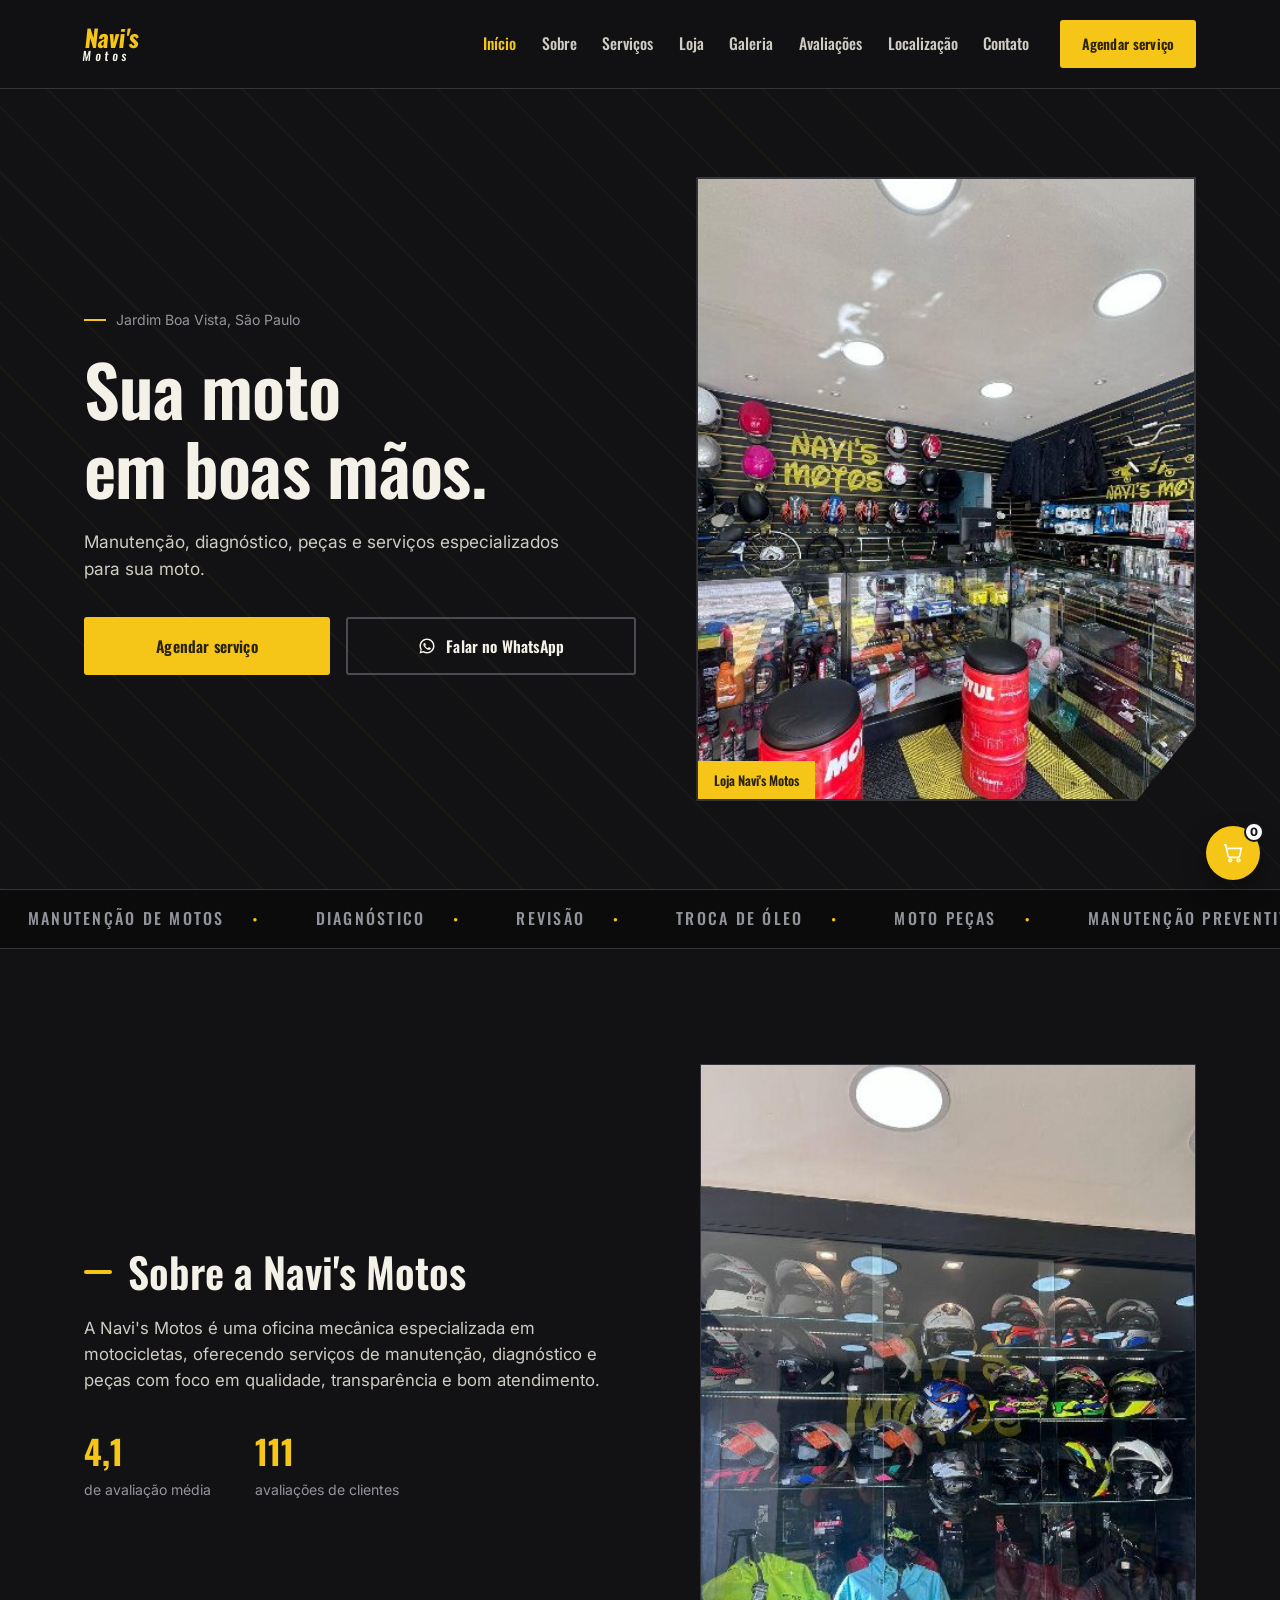
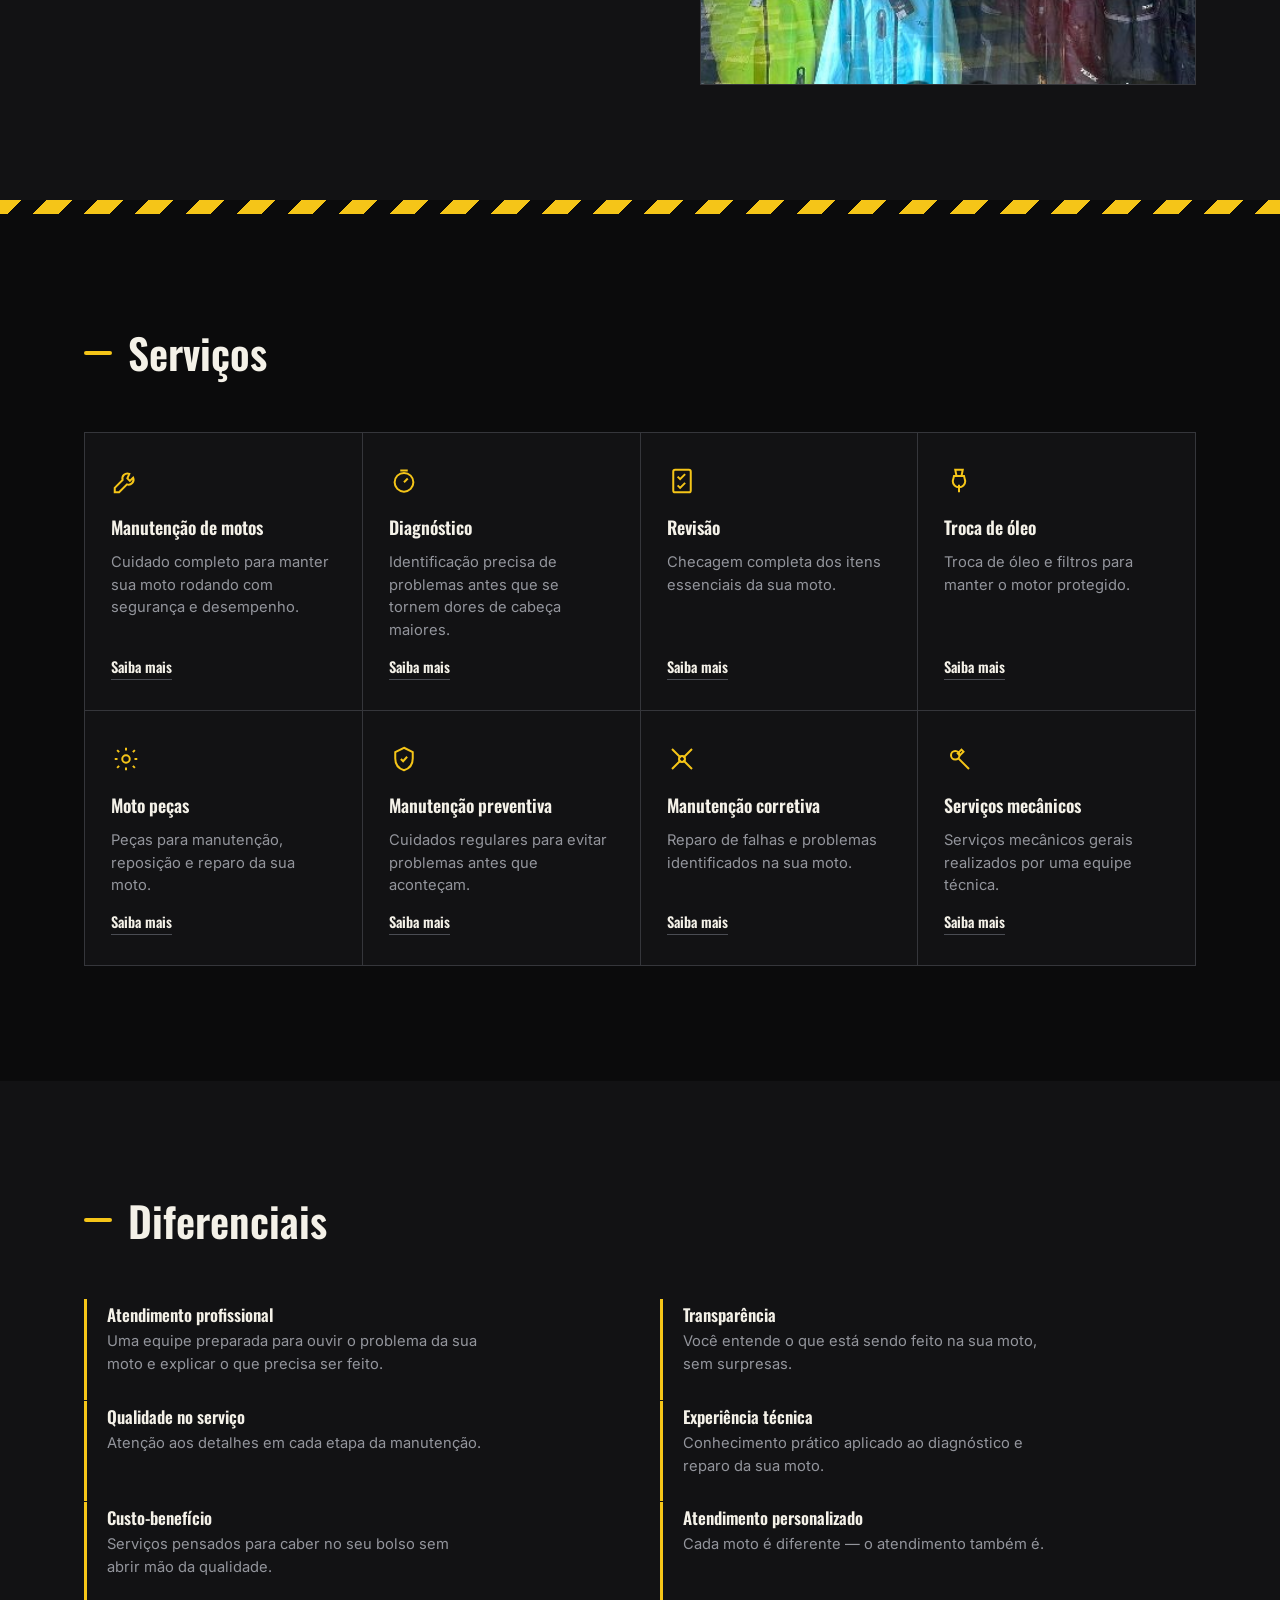
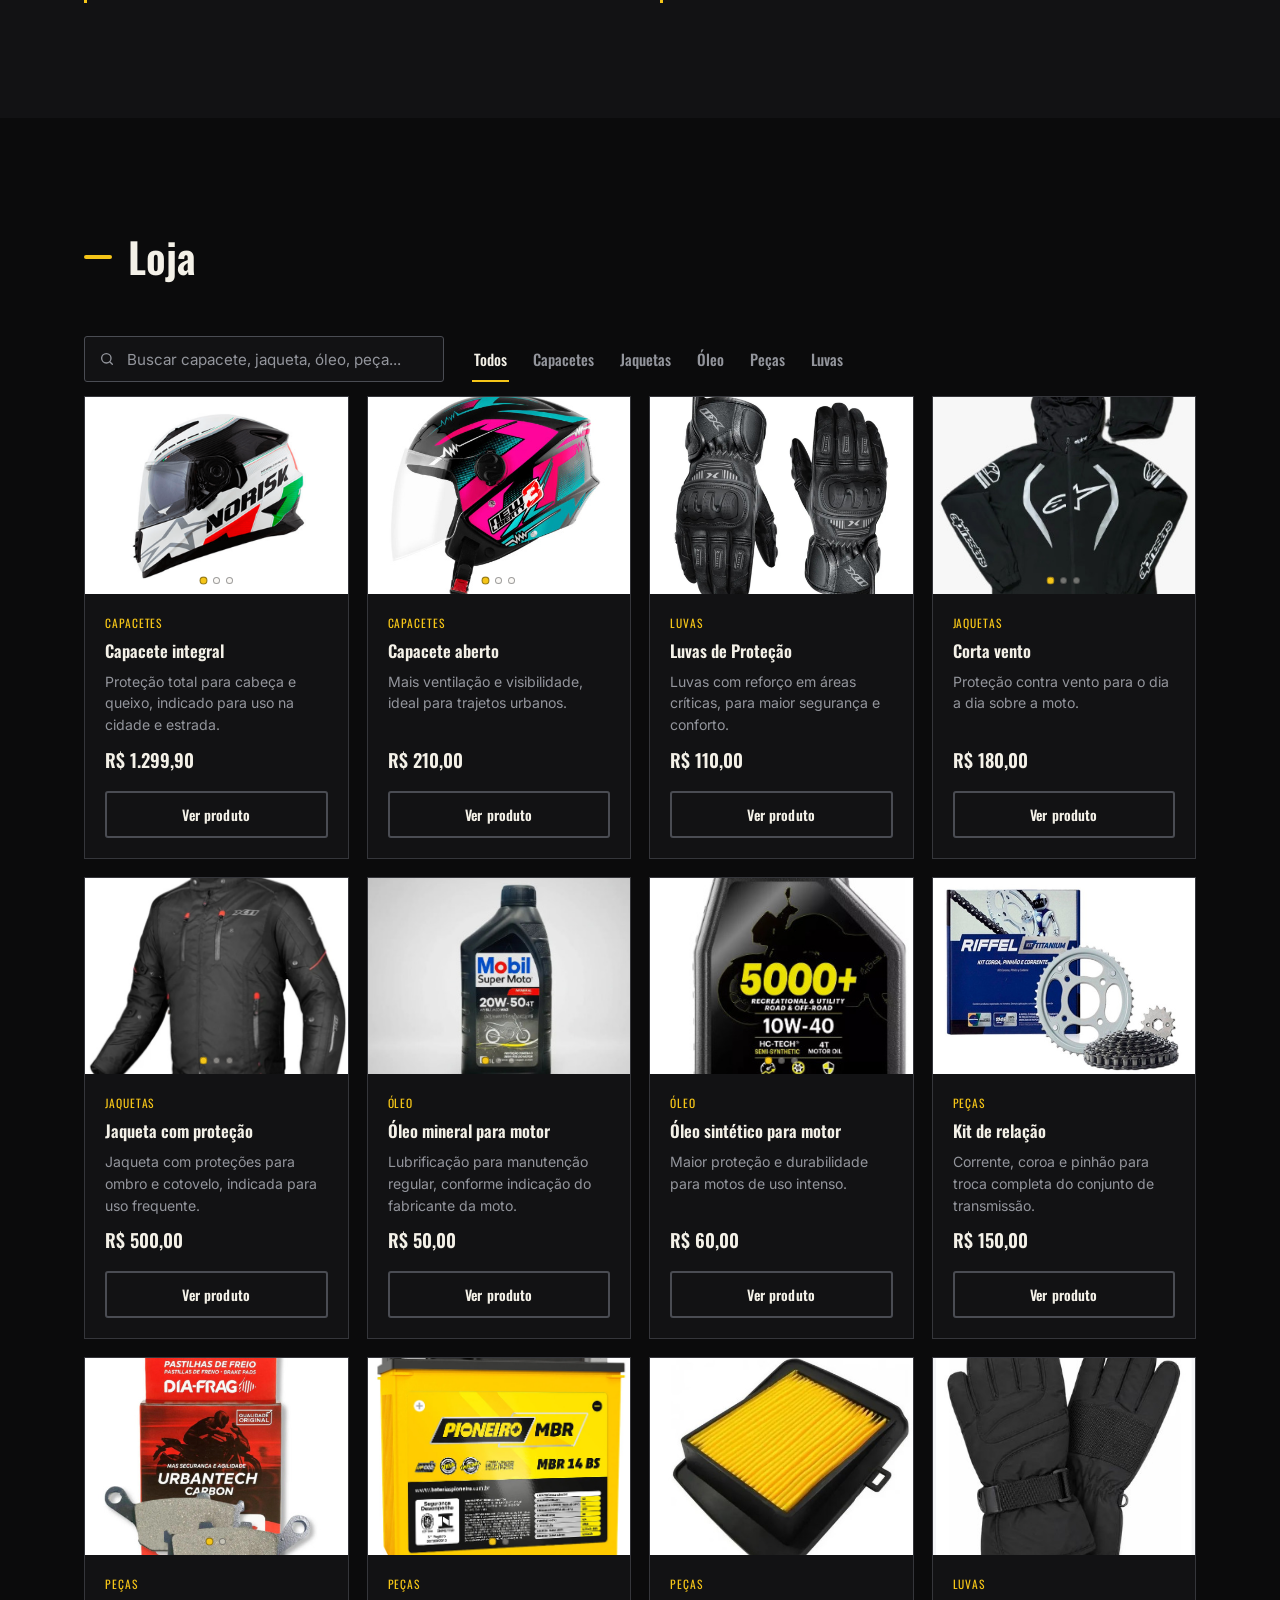
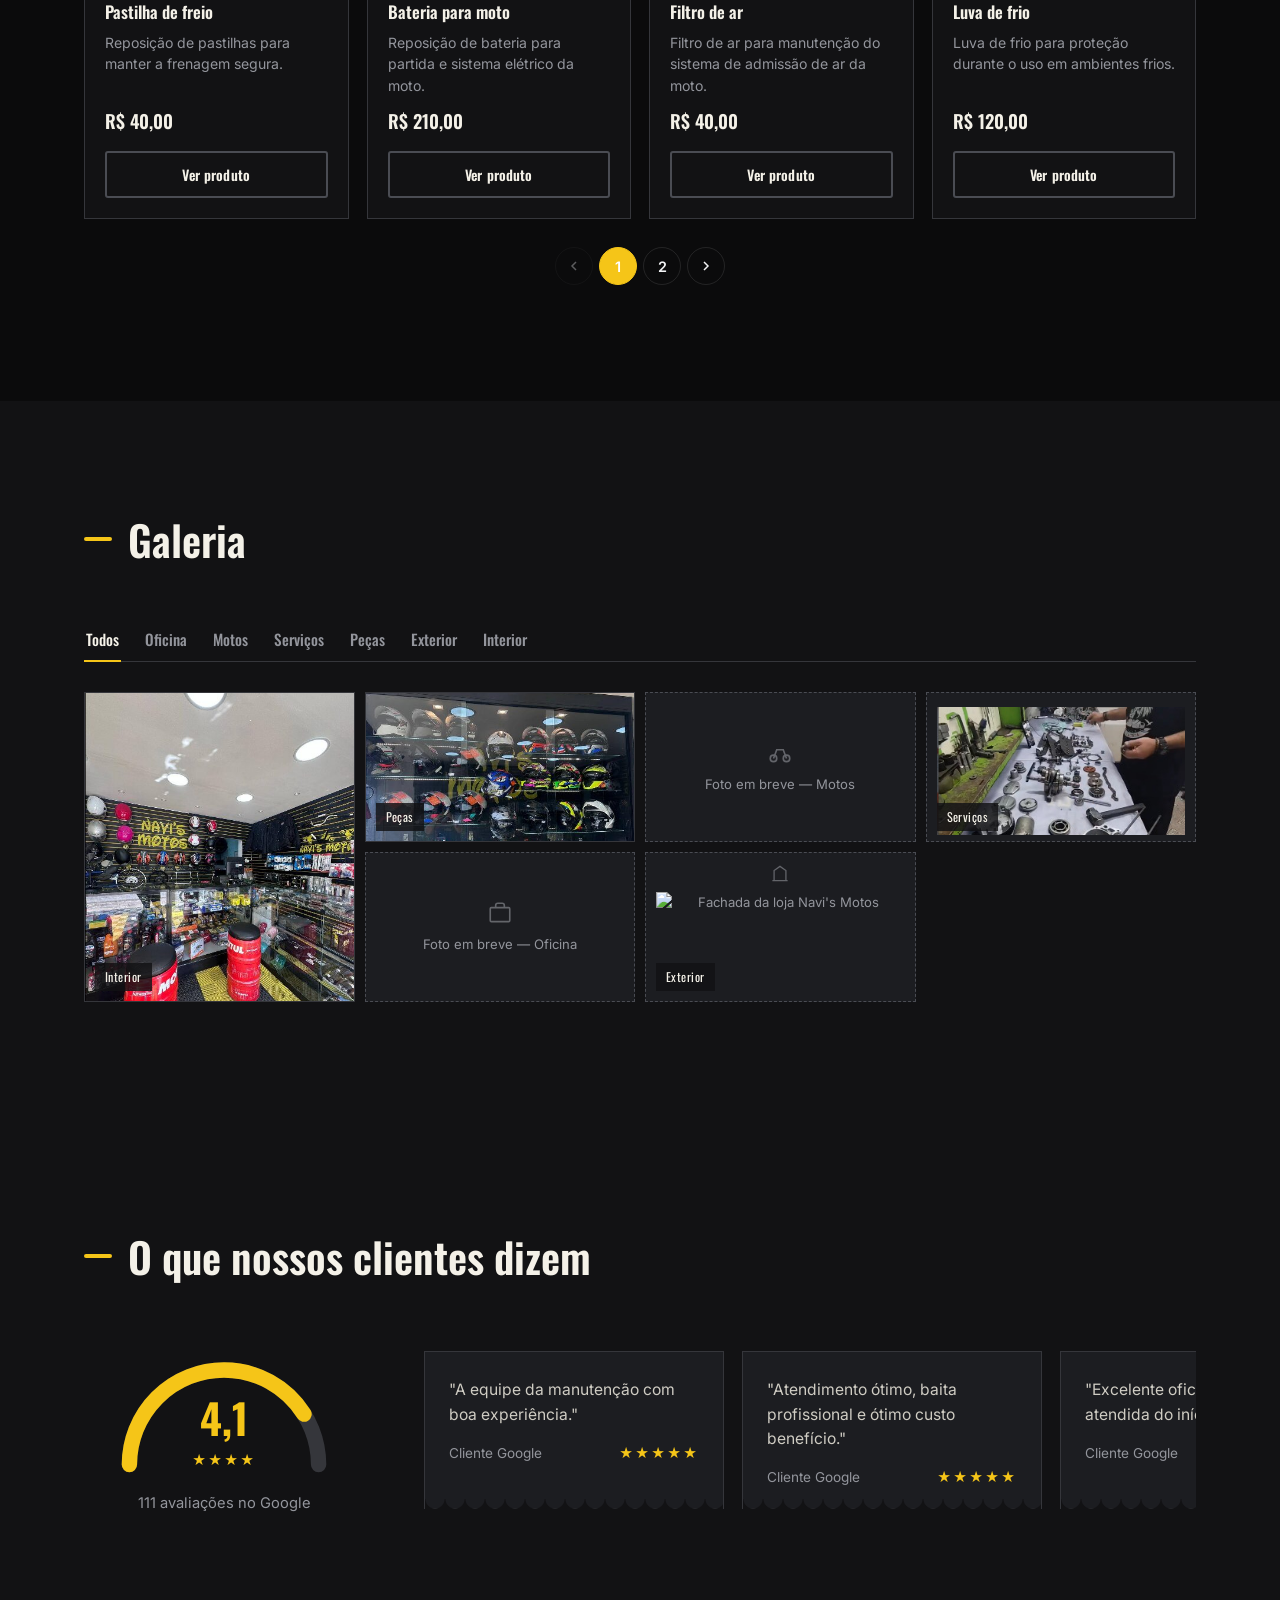
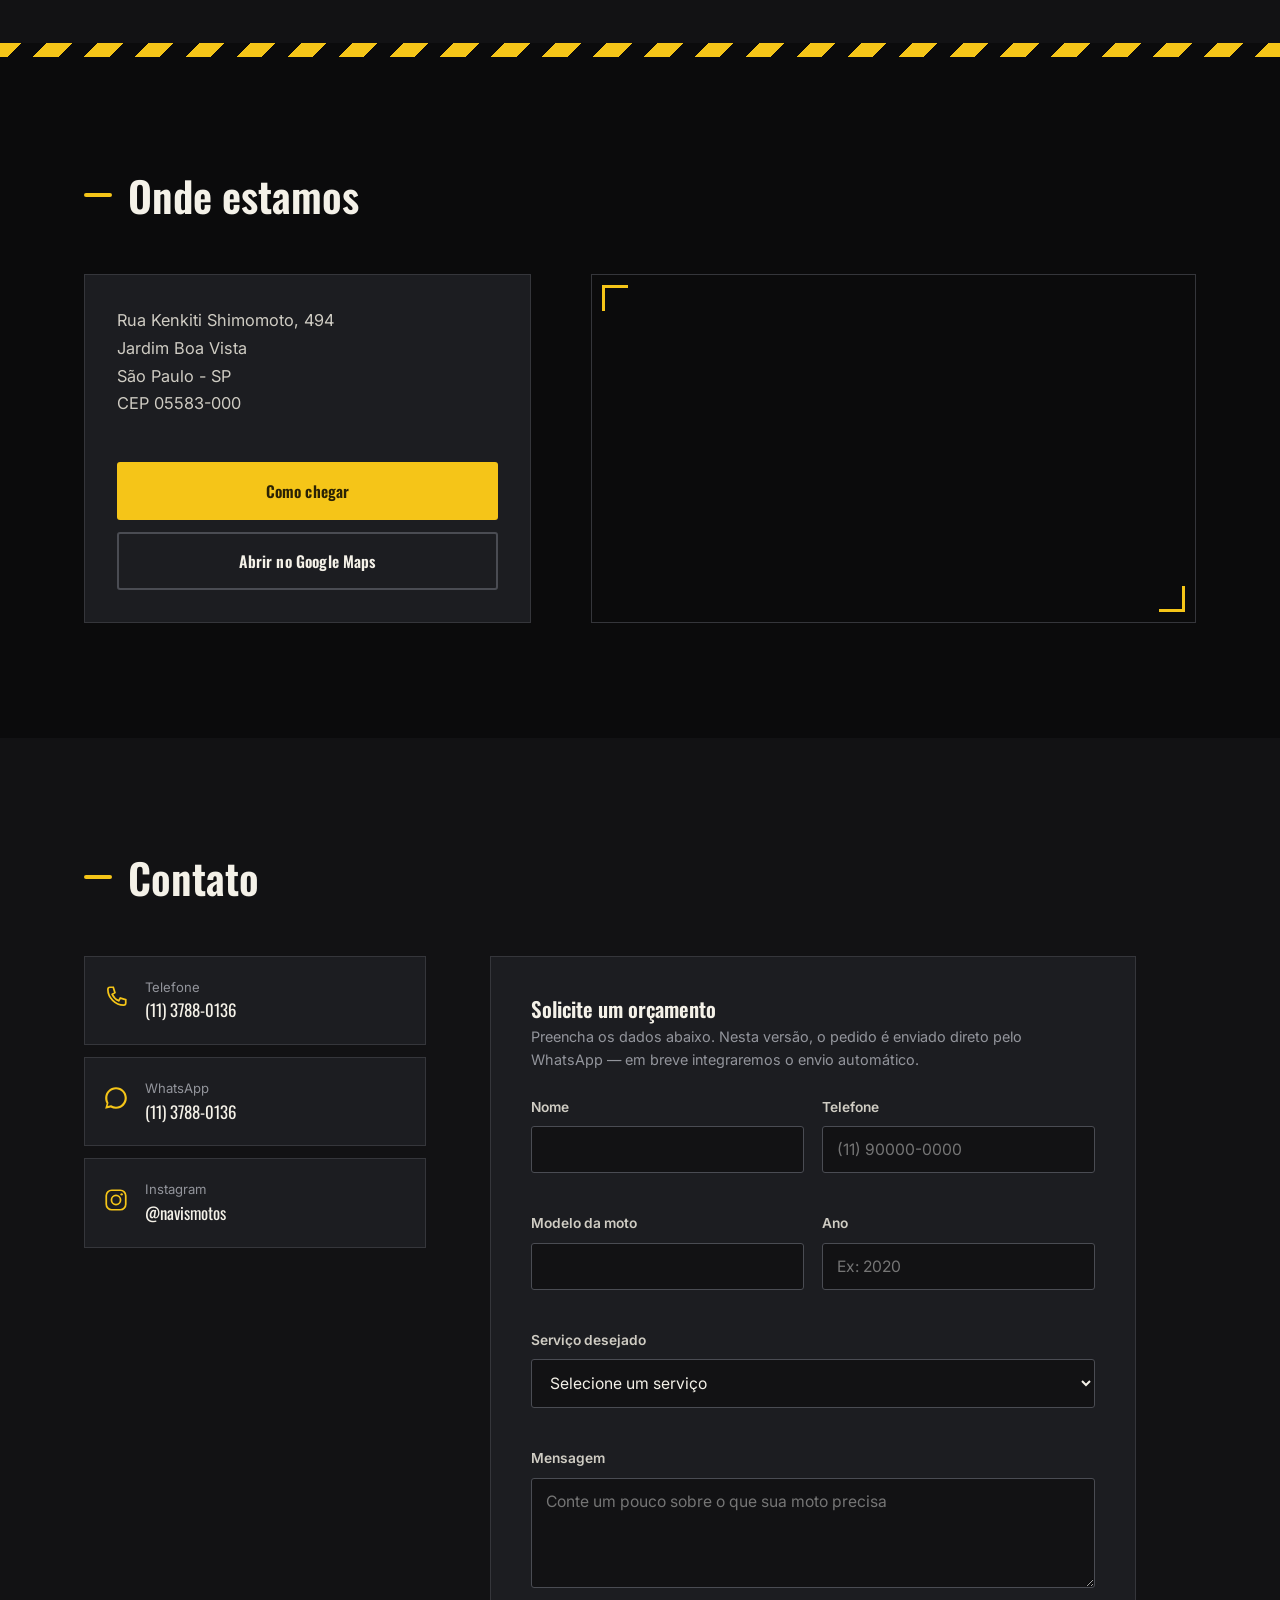
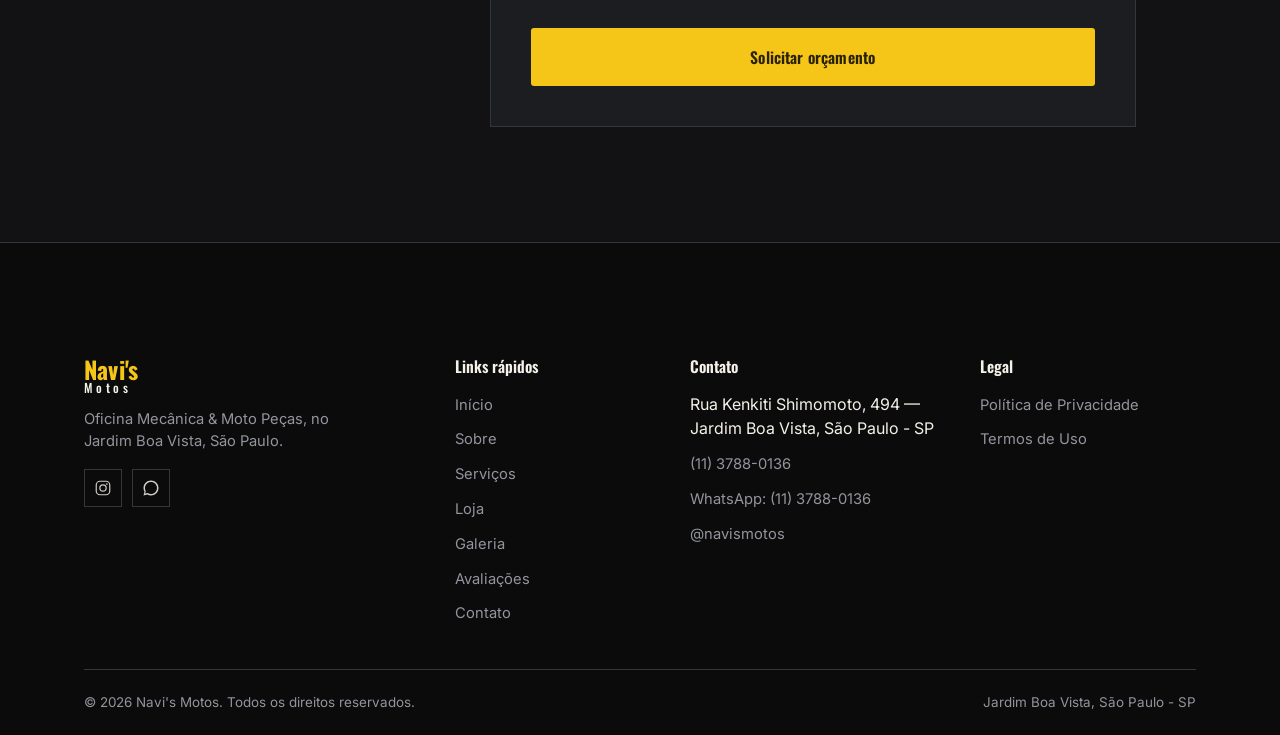
==== commit dca2adc2: "Atualização index" ====
--- a/index.html
+++ b/index.html
@@ -310,6 +310,8 @@
           <button class="gallery-filter" data-store-filter="jaquetas">Jaquetas</button>
           <button class="gallery-filter" data-store-filter="oleo">Óleo</button>
           <button class="gallery-filter" data-store-filter="pecas">Peças</button>
+          <button class="gallery-filter" data-store-filter="luvas">Luvas</button>
+
         </div>
       </div>
 
